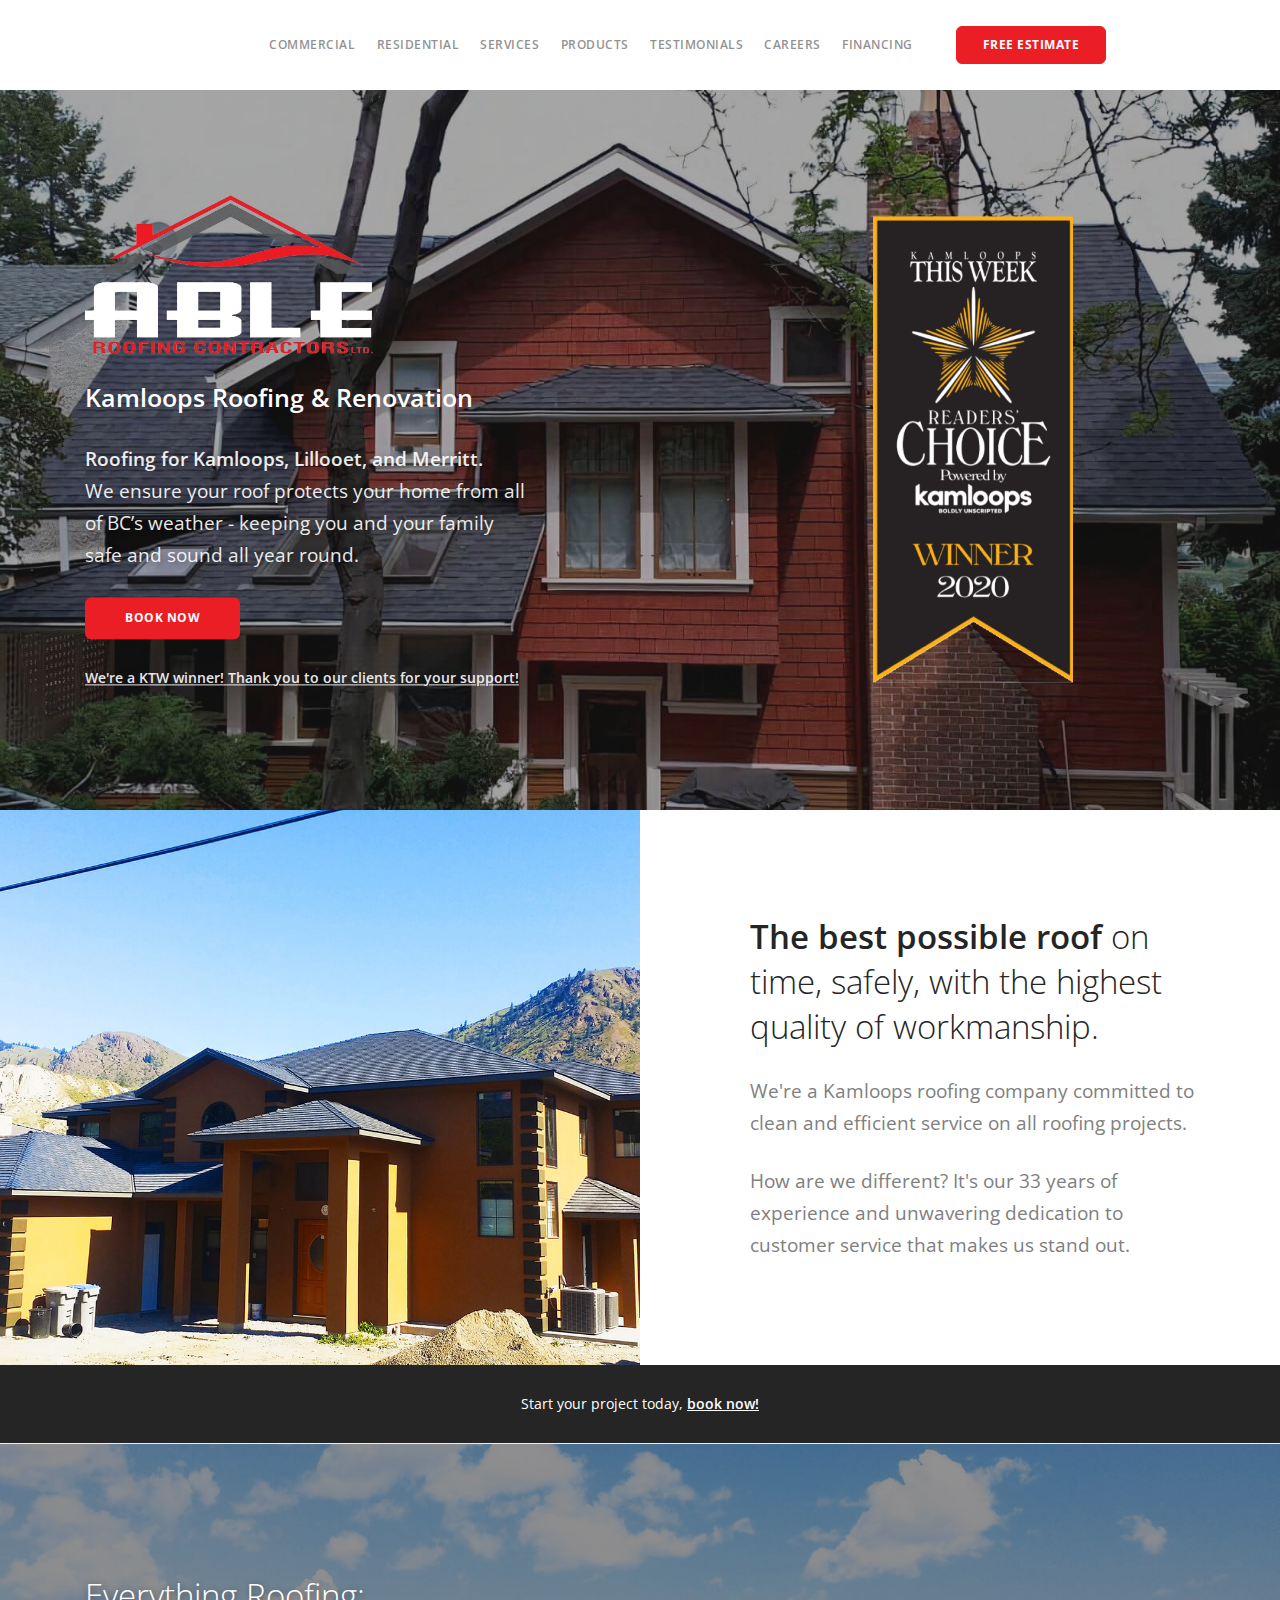
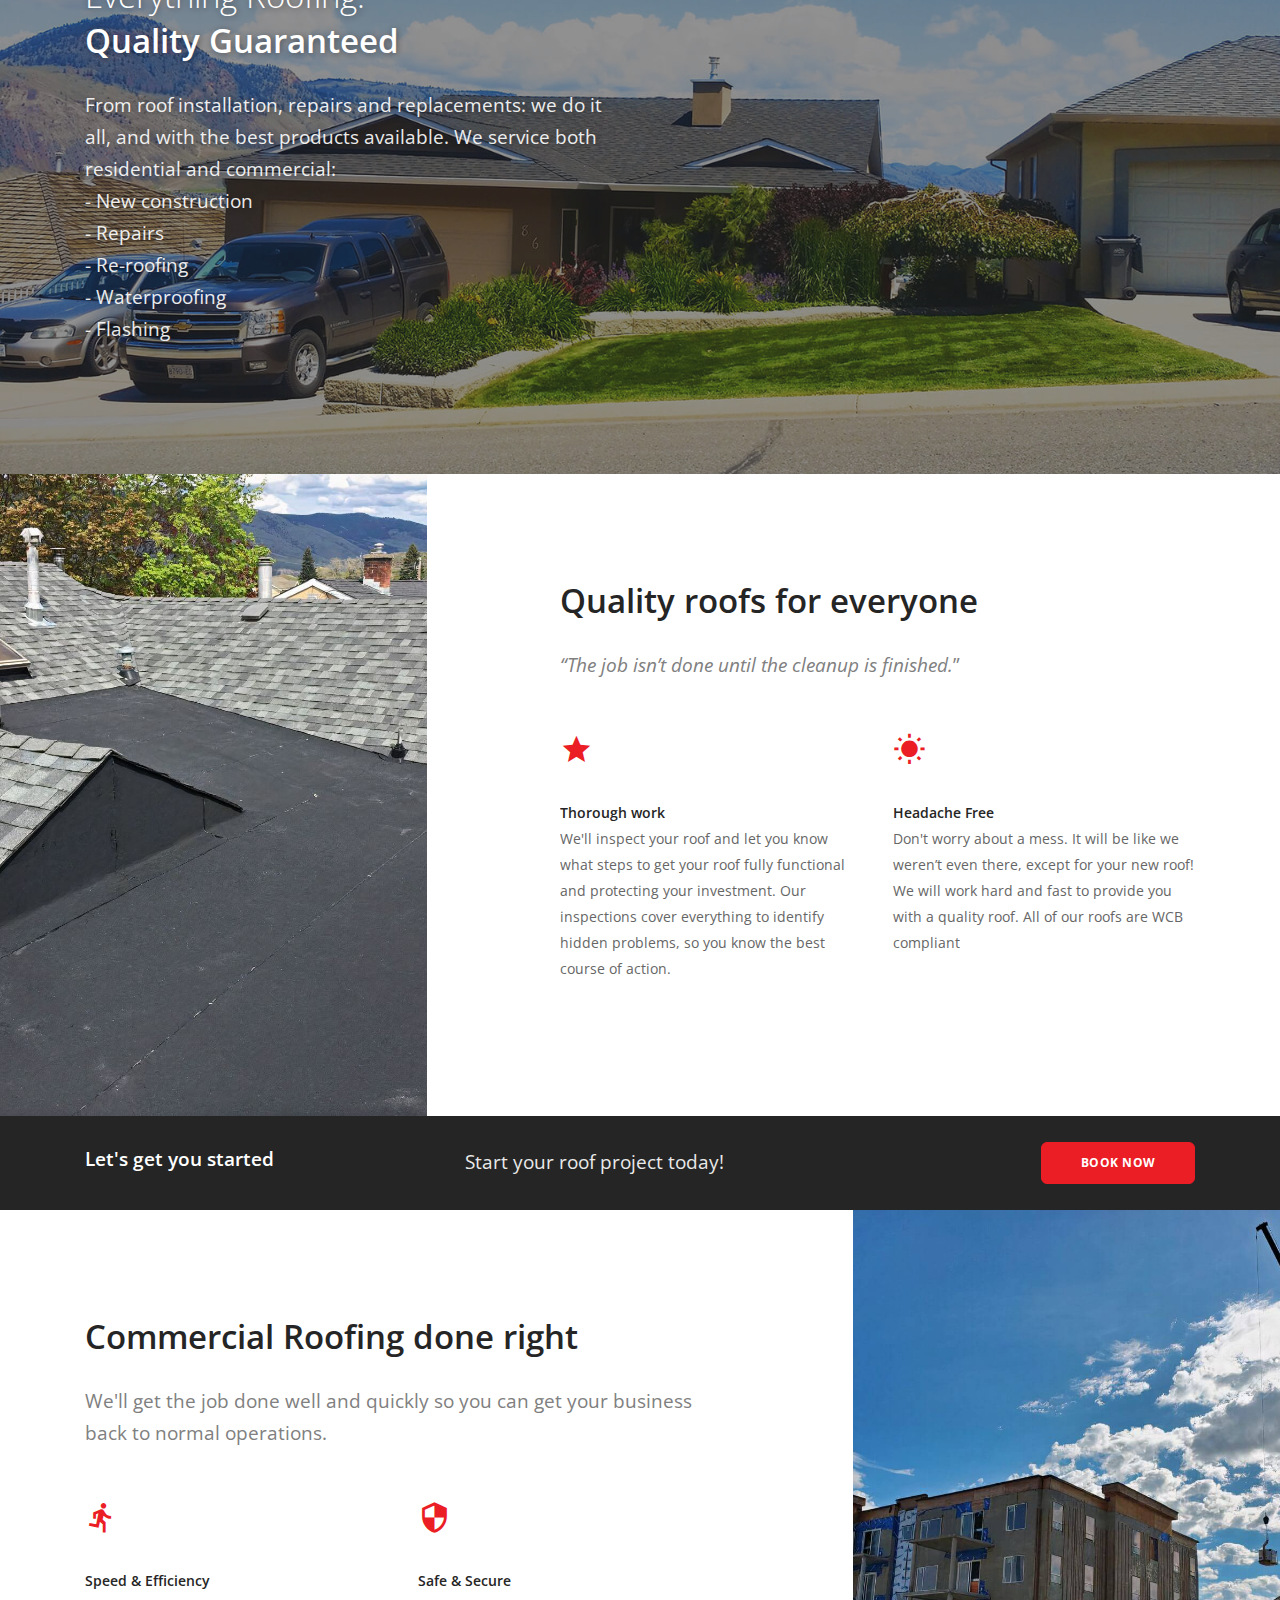
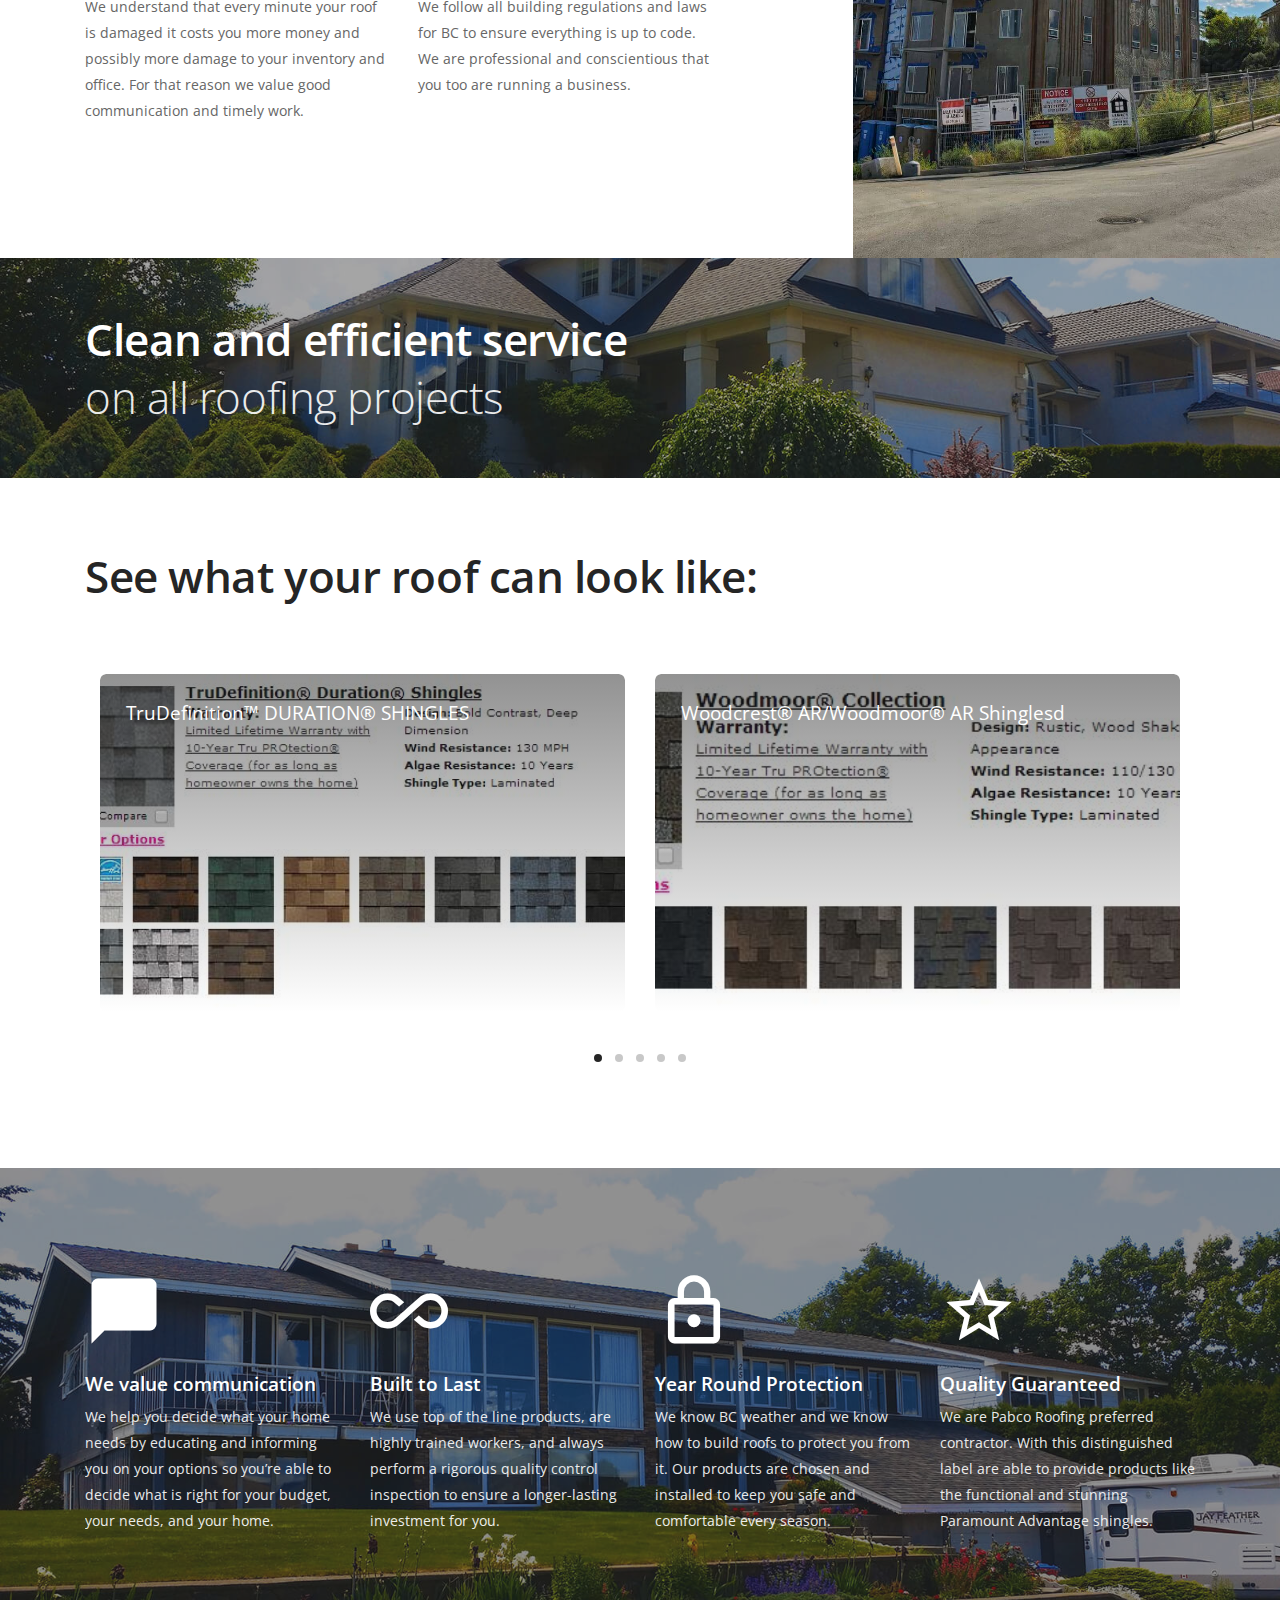
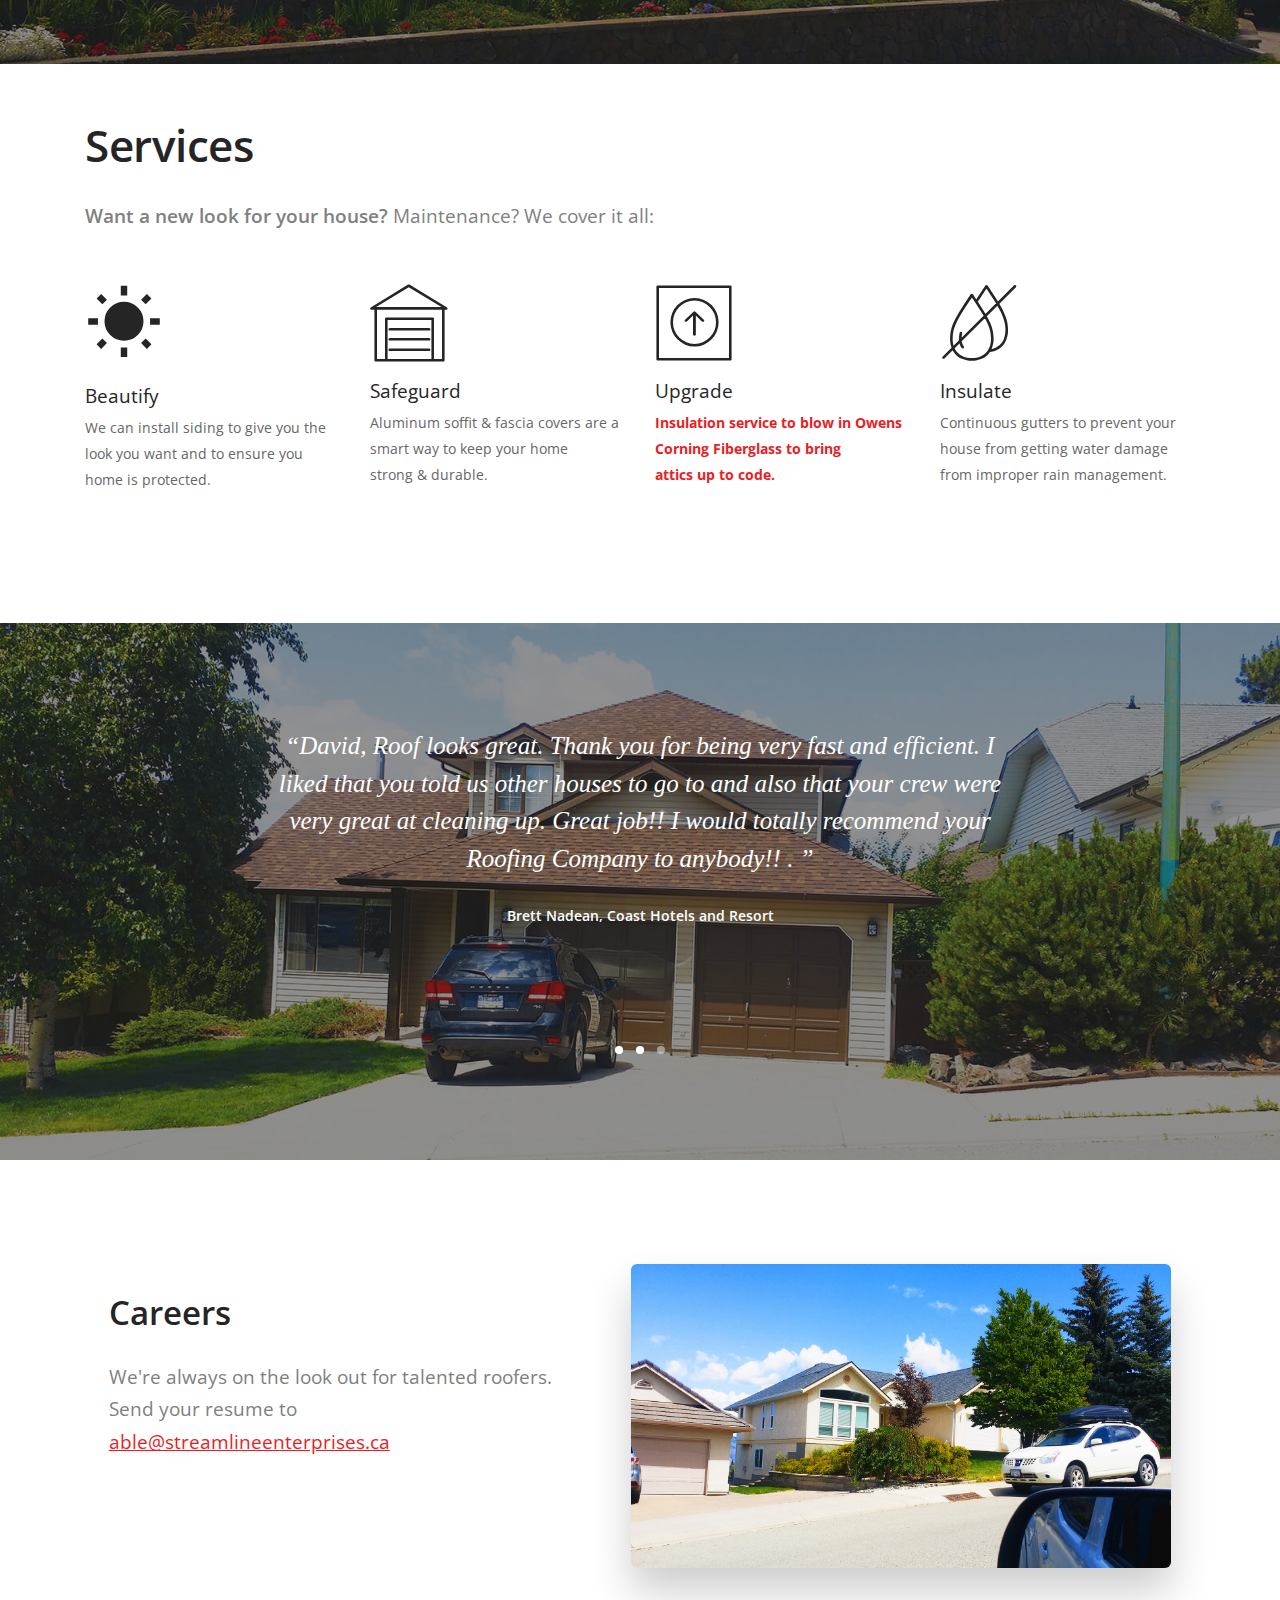
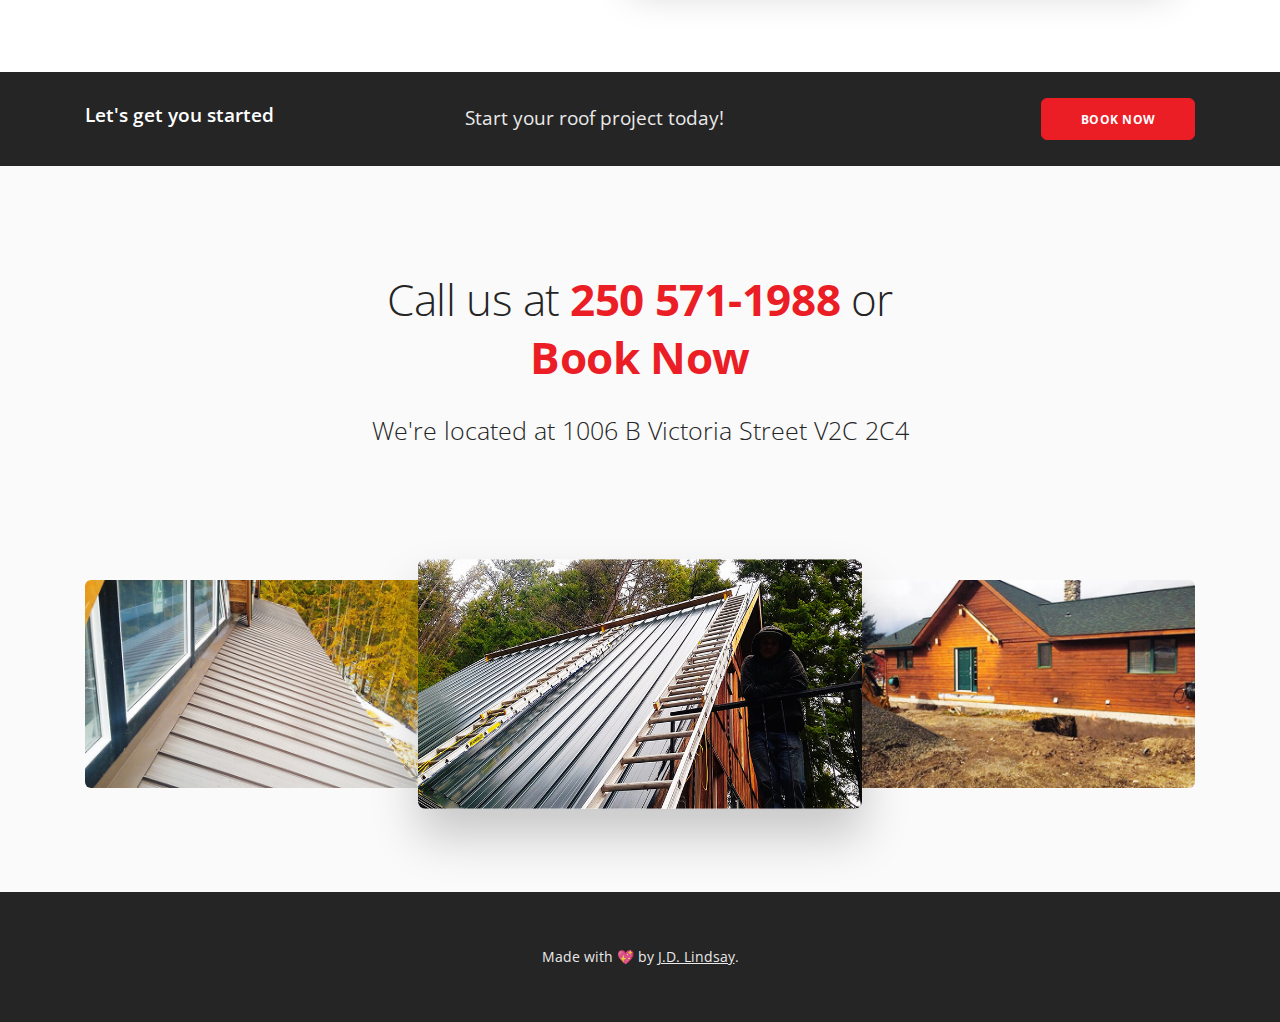
==== preview.html @ 1db4d1af "switched back around for review" ====
<!doctype html>
<html lang="en">
    <head>
        <meta charset="utf-8">
	    <meta name="name" content="Able Roofing | Roofing for Kamloops, Lillooet, and Merritt"/>
	    	<meta name="description" content="We ensure your roof protects your home from all of BC’s weather - keeping you and your family safe and sound all year round." />
		<meta name="keywords" content="Kamloops &amp; Area Roofing and Renovation Services" />
<link rel="pingback" href="https://ableroofing.ca/xmlrpc.php" />

<link rel="canonical" href="https://ableroofing.ca/" />
<meta property="og:locale" content="en_US" />
<meta property="og:type" content="website" />
<meta property="og:title" content="Able Roofing Contractors Ltd. - Kamloops &amp; Area Roofing and Renovation Services - Able Roofing Contractors Ltd." />
<meta property="og:description" content="Kamlops this Week's Reader's Choice Award winner! We are a local Kamloops based company with over 28 years experience in our industry. Our commitment to you is to deliver the best possible roof, on time, safely, with the highest quality of workmanship." />
<meta property="og:url" content="https://ableroofing.ca/" />
<meta property="og:site_name" content="Able Roofing Contractors Ltd." />
<meta name="twitter:card" content="summary_large_image" />
<meta name="twitter:description" content="We are a local Kamloops based company with over 28 years experience in our industry. Our commitment to you is to deliver the best possible roof, on time, safely, with the highest quality of workmanship." />
<meta name="twitter:title" content="Able Roofing Contractors Ltd. - Kamloops &amp; Area Roofing and Renovation Services - Able Roofing Contractors Ltd." />
<meta name="twitter:image" content="https://ableroofing.ca/files/2014/06/20140617_134933-150x150.jpg" />
        
        
        
        <title>Able Roofing | Roofing for Kamloops</title>
        <meta name="viewport" content="width=device-width, initial-scale=1.0">
        <link href="css/stack-interface.css" rel="stylesheet" type="text/css" media="all">
        <link href="css/socicon.css" rel="stylesheet" type="text/css" media="all" />
        <link href="https://fonts.googleapis.com/icon?family=Material+Icons" rel="stylesheet">
        <link href="css/iconsmind.css" rel="stylesheet" type="text/css" media="all" />
        <link href="css/bootstrap.css" rel="stylesheet" type="text/css" media="all" />
        <link href="css/flickity.css" rel="stylesheet" type="text/css" media="all" />
        <link href="css/stack-interface.css" rel="stylesheet" type="text/css" media="all" />
        <link href="css/theme-charcoal.css" rel="stylesheet" type="text/css" media="all" />
        <link href="css/custom.css" rel="stylesheet" type="text/css" media="all" />
        <link href="https://fonts.googleapis.com/css?family=Open+Sans:200,300,400,400i,500,600,700" rel="stylesheet">
        <link rel="stylesheet" media="all" href="css/little-widgets.css">
         <script type="text/javascript" src="js/little-widgets.js"></script>
         <link rel="icon" href="img/favicon.png" sizes="16x16" type="image/png">
	    
	    
        <style>
            .text-shadow {
                text-shadow: 1px 1px 6px rgba(0,0,0,.4);
            }
            
            @media all and (max-height: 600px) and (max-width: 767px) {
    
                .center-mobile {
                    text-align: center;
                }
        
        </style>

        
        <!-- Global site tag (gtag.js) - Google Analytics -->
<script async src="https://www.googletagmanager.com/gtag/js?id=UA-126577074-1"></script>
<script>
  window.dataLayer = window.dataLayer || [];
  function gtag(){dataLayer.push(arguments);}
  gtag('js', new Date());

  gtag('config', 'UA-126577074-1');
</script>


 <script>
   
    
   jQuery(document).ready(function($) {
    $(".scrollSlow").click(function(event){     
        event.preventDefault();
        $('html,body').animate({scrollTop:$(this.hash).offset().top}, 3500);
    });
});
  
   jQuery(document).ready(function($) {
    $(".scrollFast").click(function(event){     
        event.preventDefault();
        $('html,body').animate({scrollTop:$(this.hash).offset().top}, 1000);
    });
});
        
    </script>

<!-- Facebook Pixel Code -->
<script>
  !function(f,b,e,v,n,t,s)
  {if(f.fbq)return;n=f.fbq=function(){n.callMethod?
  n.callMethod.apply(n,arguments):n.queue.push(arguments)};
  if(!f._fbq)f._fbq=n;n.push=n;n.loaded=!0;n.version='2.0';
  n.queue=[];t=b.createElement(e);t.async=!0;
  t.src=v;s=b.getElementsByTagName(e)[0];
  s.parentNode.insertBefore(t,s)}(window, document,'script',
  'https://connect.facebook.net/en_US/fbevents.js');
  fbq('init', '191677924954674');
  fbq('track', 'PageView');
</script>
<noscript><img height="1" width="1" style="display:none"
  src="https://www.facebook.com/tr?id=191677924954674&ev=PageView&noscript=1"
/></noscript>
<!-- End Facebook Pixel Code -->

<!-- Global site tag (gtag.js) - Google Analytics -->
<script async src="https://www.googletagmanager.com/gtag/js?id=UA-117672462-1"></script>
<script>
  window.dataLayer = window.dataLayer || [];
  function gtag(){dataLayer.push(arguments);}
  gtag('js', new Date());

  gtag('config', 'UA-117672462-1');
</script>


	    

    </head>
    <body data-smooth-scroll-offset="77">
        
        <div class="lw-widget" data-lw-onload="13000">
   
      <div class="lw-container lw-container_md">
        <div class="lw-item">
          <a class="lw-panel lw-panel_arrow" href="tel:2505711988">
          
            <div class="lw-panel__wrap">
              <div class="lw-theme">Hey there 👋, call us anyday weekday for a quote on your project </div>
              <div class="lw-content"><strong>(250) 571-1988 📞</strong></div>
            </div>
          </a>
        </div>
      </div>
    </div>
        
        
        
        <div class="nav-container">
            <div class="via-1524808623245" via="via-1524808623245" vio="Able 2">
                <div class="bar bar--sm visible-xs">
                    <div class="container">
                        <div class="row">
                            <div class="col-3 col-md-2">
                                <a href="index.html">  <img class="logo logo-light" alt="logo" src="img/logo-light.png"> </a>
                            </div>
                            <div class="col-9 col-md-10 text-right">
                                <a href="#" class="hamburger-toggle" data-toggle-class="#menu1;hidden-xs hidden-sm"> <i class="icon icon--sm stack-interface stack-menu"></i> </a>
                            </div>
                        </div>
                    </div>
                </div>
                <nav id="menu1" class="bar bar-1 hidden-xs">
                    <div class="container">
                        <div class="row">
                            <div class="col-lg-1 col-md-2 hidden-xs">
                                <div class="bar__module">
                                   
                                </div>
                            </div>
                            <div class="col-lg-11 col-md-12 text-center text-left-xs text-left-sm">
                                <div class="bar__module">
                                    <ul class="menu-horizontal text-left">
                                        <li> <a href="#commercial" class="inner-link scrollFast" target="_self">COMMERCIAL</a> </li>
                                        <li> <a href="#residential" class="inner-link scrollFast" target="_self">RESIDENTIAL</a> </li>
                                        <li> <a href="#services" class="inner-link scrollFast" target="_self">Services</a>  </li>
                                        <li> <a href="#products" class="inner-link scrollFast">
                                        PRODUCTS</a>
                                            <a href="#"> </a>
                                        </li>
                                        <li> <a href="#testimonials" class="inner-link scrollFast">
                                        TESTIMONIAlS</a>
                                            <a href="#"> </a>
                                        </li>
                                        <li> <a href="#careers" class="inner-link scrollFast">
                                        CAREERS</a>
                                            <a href="#"> </a>
                                        </li>
                                        
                                        <li> <a href="https://www.financeit.ca/s/-PNcrw" target="_blank" class="inner-link scrollFast">
                                        FINANCING</a>
                                            <a href=""> </a>
                                        </li>
                                    </ul>
                                </div>
                                <div class="bar__module">
                                    <a class="btn btn--sm btn--primary type--uppercase" href="https://jdlindsay.typeform.com/to/Axm5LS" target="_blank"> <span class="btn__text">
                                    FREE ESTIMATE</span> </a>
                                </div>
                            </div>
                        </div>
                    </div>
                </nav>
            </div>
        </div>
        <div class="main-container">
            <section class="cover height-80 imagebg switchable switchable--switch" data-overlay="4">
                <div class="background-image-holder"> <img alt="background" src="img/newcover2020.jpg"> </div>
                <div class="container pos-vertical-center">
                    <div class="row justify-content-between align-items-center">
                        <div class="col-lg-5 col-md-7">
                            <div class="switchable__text center-mobile" class="">
                                <img class="logo logo-light" alt="logo" style="max-width: 288px" src="img/logo-light.png"> </a>
                                <h3><b>Kamloops Roofing &amp; Renovation</b></h3>
                                <p class="lead text-shadow"><strong style="color:white">Roofing for Kamloops, Lillooet, and Merritt. </strong><br>We ensure your roof protects your home from all of BC’s weather - keeping you and your family safe and sound all year round. </p>
                                <a class="btn btn--primary type--uppercase" href="https://jdlindsay.typeform.com/to/Axm5LS"> <span class="btn__text" target="_blank">
							BOOK NOW</span> </a>
                            
                            <em></em><p><br><a href="https://readerschoice.kamloopsthisweek.com/2020/05/services/roofer" target="_blank">We're a KTW winner! Thank you to our clients for your support!</a></p>
                              
                            </div>
                        </div>
                    <div class="col-lg-5 col-md-7" style="text-align: center"><img src="img/kamloopsthisweek.png" style="width:  200px"></div>
                        <!--<div class="col-lg-6 col-md-4 col-12">
                            <div class="video-cover border--round box-shadow-wide">
                                <div class="background-image-holder"> <img alt="image" src="img/2.jpg"> </div>
                                <div class="video-play-icon"></div> <iframe data-src="" allowfullscreen="allowfullscreen"></iframe> </div>
                        </div>-->
                   
                </div>
            </section>
            <section class="imageblock switchable feature-large">
                <div class="imageblock__content col-lg-6 col-md-4 pos-right">
                    <div class="background-image-holder"> <img alt="image" src="img/3.jpg"> </div>
                </div>
                <div class="container">
                    <div class="row">
                        <div class="col-lg-5 col-md-7">
                            <h2><b> The best possible roof</b>&nbsp;on time, safely, with the highest quality of workmanship.</h2>
                            <p class="lead">We're a Kamloops roofing company committed to clean and efficient service on all roofing projects.&nbsp;</p>
                            <p class="lead"> How are we different? It's our&nbsp;33 years of experience and unwavering dedication to customer service that makes us stand out. </p>
                        </div>
                    </div>
                </div>
            </section>
            <section class="text-center bg--dark cta cta-4 space--xxs border--bottom imagebg" >
                <div class="container">
                    <div class="row">
                        <div class="col-md-12"> <span>Start your project today, <a href="https://jdlindsay.typeform.com/to/Axm5LS" target="_blank"><strong>book now!</strong></a></span> </div>
                    </div>
                </div>
            </section>
            
            <section class="switchable switchable--switch imagebg height-70" data-overlay="5">
                <div class="background-image-holder"><img alt="background" src="img/4.jpg"></div>
                <div class="container pos-vertical-center">
                    <div class="row">
                        <div class="col-md-6 text-shadow">
                            <h2>Everything Roofing: <br><b>Quality Guaranteed</b></h2>
                            <p class="lead"> From roof installation, repairs and replacements: we do it all, and with the best products available. We service both residential and commercial:
                            <br>- New construction
                            <br>- Repairs
                            <br>- Re-roofing
                            <br>- Waterproofing
                            <br>- Flashing
                            </p>
                            
                            
                                
                            
                           
                        </div>
                    </div>
                </div>
            </section> <a id="residential"></a>
            <section class="imageblock switchable feature-large">
                <div class="imageblock__content col-lg-4 col-md-3 pos-right">
                    <div class="background-image-holder"> <img alt="image" src="img/residential.jpg"> </div>
                </div>
                <div class="container">
                    <div class="row">
                        <div class="col-lg-7 col-md-8">
                            <h2><b>Quality roofs for everyone</b></h2>
                            <p class="lead"><i>“T</i><em>he job isn’t done until the cleanup is finished.</em>”<br></p>
                            <div class="feature-large__group">
                                <div class="row">
                                    <div class="col-md-6">
                                        <div class="feature feature-6"> <i class="icon color--primary material-icons icon--sm">star</i>
                                            <h5>Thorough work</h5>
                                            <p> We'll inspect your roof and let you know what steps to get your roof fully functional and protecting your investment. Our inspections cover everything to identify hidden problems, so you know the best course of action.</p>
                                        </div>
                                    </div>
                                    <div class="col-md-6">
                                        <div class="feature feature-6"> <i class="icon color--primary material-icons icon--sm">wb_sunny</i>
                                            <h5>Headache Free</h5>
                                            <p>Don't worry about a mess. It will be like we weren’t even there, except for your new roof! We will work hard and fast to provide you with a quality roof. All of our roofs are WCB compliant <br></p>
                                        </div>
                                    </div>
                                </div>
                            </div>
                        </div>
                    </div>
                </div>
            </section>
            <section class="bg--dark space--xxs" >
                <div class="container">
                    <div class="cta cta--horizontal text-center-xs row">
                        <div class="col-md-4">
                            <h4><b>Let's get you started</b></h4>
                        </div>
                        <div class="col-md-5">
                            <p class="lead"> Start your roof project today!</p>
                        </div>
                        <div class="col-md-3 text-right text-center-xs">
                            <a class="btn btn--primary type--uppercase" href="https://jdlindsay.typeform.com/to/Axm5LS" target="_blank"> <span class="btn__text">
                        BOOK NOW</span> </a>
                        </div>
                    </div>
                </div>
            </section>
        
        
        
        
            <section class="imageblock switchable feature-large switchable--switch"> <a id="commercial"></a>
                <div class="imageblock__content col-lg-4 col-md-3 pos-right"> 
                    <div class="background-image-holder"> <img alt="image" src="img/commercial.jpg"> </div>
                </div>
                <div class="container">
                    <div class="row">
                        <div class="col-lg-7 col-md-8">
                            <h2><b>Commercial Roofing done right</b></h2>
                            <p class="lead"> We'll get the job done well and quickly so you can get your business back to normal operations. </p>
                            <div class="feature-large__group">
                                <div class="row">
                                    <div class="col-md-6">
                                        <div class="feature feature-6"> <i class="icon color--primary material-icons icon--sm">directions_run</i>
                                            <h5>Speed &amp; Efficiency</h5>
                                            <p>We understand that every minute your roof is damaged it costs you more money and possibly more damage to your inventory and office. For that reason we value good communication and timely work.</p>
                                        </div>
                                    </div>
                                    <div class="col-md-6">
                                        <div class="feature feature-6"> <i class="icon color--primary material-icons icon--sm">security</i>
                                            <h5>Safe &amp; Secure</h5>
                                            <p> We follow all building regulations and laws for BC to ensure everything is up to code. We are professional and conscientious that you too are running a business.&nbsp;</p>
                                        </div>
                                    </div>
                                </div>
                            </div>
                        </div>
                    </div>
                </div>
            </section>
            <section class="imagebg space--xs" data-overlay="4">
                <div class="background-image-holder"> <img alt="background" src="img/7.jpg"> </div>
                <div class="container">
                    <div class="row">
                        <div class="col-md-10 col-lg-8">
                            <h1><b>Clean and efficient service <br></b>
                                <p>on all roofing projects</p>
                            </h1>
                        </div>
                    </div>
                </div>
            </section>
        <a id="products"></a>
            <section class="space--sm">
                <div class="container">
                    <div class="row">
                        <div class="col-md-12">
                            <h1><b>See what your roof can look like:</b></h1>
                        </div>
                    </div>
                </div>
            </section>
        
            <section>
                <div class="container">
                    <div class="row">
                        <div class="col">
                            <div class="slider" data-paging="true">
                                <ul class="slides">
                                    <li class="col-md-6 col-12">
                                        <div class="project-thumb hover-element border--round hover--active">
                                            <a href="http://roofingca.owenscorning.com/docs/datasheets/ds-trudef-duration-comp-denver-port.pdf"  target="_blank">
                                                <div class="hover-element__initial">
                                                    <div class="background-image-holder"> <img alt="background" src="img/trudefinition.jpg"> </div>
                                                </div>
                                                <div class="hover-element__reveal" data-scrim-top="5">
                                                    <div class="project-thumb__title">
                                                        <h4>TruDefinition™
DURATION®
SHINGLES</h4> </div>
                                                </div>
                                            </a>
                                        </div>
                                    </li>
                                    <li class="col-md-6 col-12">
                                        <div class="project-thumb hover-element border--round hover--active">
                                            <a href="http://roofingca.owenscorning.com/docs/datasheets/data_woodmoor.pdf"  target="_blank">
                                                <div class="hover-element__initial">
                                                    <div class="background-image-holder"> <img alt="background" src="img/woodmoor.jpg"> </div>
                                                </div>
                                                <div class="hover-element__reveal" data-scrim-top="5">
                                                    <div class="project-thumb__title">
                                                        <h4>Woodcrest® AR/Woodmoor® AR
Shinglesd</h4>  </div>
                                                </div>
                                            </a>
                                        </div>
                                    </li>
                                    
                                    
                                    <li class="col-md-6 col-12">
                                        <div class="project-thumb hover-element border--round hover--active">
                                            <a href="http://roofingca.owenscorning.com/docs/datasheets/data_woodcrest_irving.pdf"  target="_blank">
                                                <div class="hover-element__initial">
                                                    <div class="background-image-holder"> <img alt="background" src="img/woodcrest.jpg"> </div>
                                                </div>
                                                <div class="hover-element__reveal" data-scrim-top="5">
                                                    <div class="project-thumb__title">
                                                        <h4>Woodcrest®
 Shingles</h4>  </div>
                                                </div>
                                            </a>
                                        </div>
                                    </li>
                                    <li class="col-md-6 col-12">
                                        <div class="project-thumb hover-element border--round hover--active">
                                            <a href="http://www.pabcoroofing.com/signature-cut/paramount-advantage"  target="_blank">
                                                <div class="hover-element__initial">
                                                    <div class="background-image-holder"> <img alt="background" src="img/paramount1.jpg"> </div>
                                                </div>
                                                <div class="hover-element__reveal" data-scrim-top="5">
                                                    <div class="project-thumb__title">
                                                        <h4>Paramount Shingles </h4> </div>
                                                </div>
                                            </a>
                                        </div>
                                    </li>
                                    <li class="col-md-6 col-12">
                                        <div class="project-thumb hover-element border--round hover--active">
                                            <a href="http://www.pabcoroofing.com/signature-cut/paramount-advantage" target="_blank">
                                                <div class="hover-element__initial">
                                                    <div class="background-image-holder"> <img alt="background" src="img/paramount2.jpg"> </div>
                                                </div>
                                                <div class="hover-element__reveal" data-scrim-top="5">
                                                    <div class="project-thumb__title">
                                                        <h4>Paramount Advantage Shingles </h4> </div>
                                                </div>
                                            </a>
                                        </div>
                                    </li>
                                </ul>
                            </div>
                        </div>
                    </div>
                </div>
            </section>
            <section class="imagebg" data-overlay="5">
                <div class="background-image-holder"> <img alt="background" src="img/8.jpg"> </div>
                <div class="container">
                    <div class="row">
                        <div class="col-md-6 col-lg-3">
                            <div class="text-block"> <i class="icon color--dark material-icons icon--lg">chat_bubble</i>
                                <h4><b>We value communication</b></h4>
                                <p> We help you decide what your home needs by educating and informing you on your options so you’re able to decide what is right for your budget, your needs, and your home. </p>
                            </div>
                        </div>
                        <div class="col-md-6 col-lg-3">
                            <div class="text-block"> <i class="icon color--dark material-icons icon--lg">all_inclusive</i>
                                <h4><b>Built to Last</b></h4>
                                <p> We use top of the line products, are highly trained workers, and always perform a rigorous quality control inspection to ensure a longer-lasting investment for you. </p>
                            </div>
                        </div>
                        <div class="col-md-6 col-lg-3">
                            <div class="text-block"> <i class="icon color--dark material-icons icon--lg">lock_outline</i>
                                <h4><b>Year Round Protection</b></h4>
                                <p> We know BC weather and we know how to build roofs to protect you from it. Our products are chosen and installed to keep you safe and comfortable every season. </p>
                            </div>
                        </div>
                        <div class="col-md-6 col-lg-3">
                            <div class="text-block"> <i class="icon color--dark material-icons icon--lg">star_border</i>
                                <h4><b>Quality Guaranteed</b></h4>
                                <p> We are Pabco Roofing preferred contractor. With this distinguished label are able to provide products like the functional and stunning Paramount Advantage shingles. </p>
                            </div>
                        </div>
                    </div>
                </div>
            </section>
        <a id="services"></a>
            <section class="space--xs">
                <div class="container">
                    <div class="row">
                        <div class="col-md-10 col-lg-8">
                            <h1><b>Services</b></h1>
                            <p class="lead"><b>
					Want a new look for your house?&nbsp;</b><span>Maintenance? We cover it all:</span></p>
                        </div>
                    </div>
                </div>
            </section>
            <section>
                <div class="container">
                    <div class="row">
                        <div class="col-md-6 col-lg-3">
                            <div class="text-block"> <i class="icon color--dark material-icons icon--lg">wb_sunny</i>
                                <h4>Beautify&nbsp;</h4>
                                <p> We can install siding to give you the look you want and to ensure you home is protected.</p>
                            </div>
                        </div>
                        <div class="col-md-6 col-lg-3">
                            <div class="text-block"> <i class="icon color--dark icon-Warehouse icon--lg"></i>
                                <h4>Safeguard</h4>
                                <p> Aluminum soffit &amp; fascia covers are a smart way to keep your home <br>strong &amp; durable.</p>
                            </div>
                        </div>
                        <div class="col-md-6 col-lg-3">
<a href="http://www.owenscorning.ca/" target="_blank">
                            <div class="text-block"> <i class="icon color--dark icon-Upgrade icon--lg"></i>
                                <h4>Upgrade</h4>
                                <p>Insulation service to blow in Owens Corning Fiberglass to bring <br>attics up to code.</p>
                            </div>
</a>
                        </div>
                        <div class="col-md-6 col-lg-3">
                            <div class="text-block"> <i class="icon color--dark icon-No-Drop icon--lg"></i>
                                <h4>Insulate</h4>
                                <p> Continuous gutters to prevent your house from getting water damage from improper rain management. </p>
                            </div>
                        </div>
                    </div>
                </div>
            </section>
        <a id="testimonials"></a>
            <section class="text-center imagebg" data-overlay="5">
                                <div class="background-image-holder" style="background: url(&quot;img/hero-1.jpg&quot;); opacity: 1;">
                                    <img alt="background" src="img/9.jpg">
                                </div>
                                <div class="container">
                                    <div class="row">
                                        <div class="col-lg-8 col-md-10">
                                            <div class="slider" data-paging="true" data-children="3">
                                                <ul class="slides flickity-enabled is-draggable" tabindex="0">
                                                    
                                                    
                                                    
                                                <div class="flickity-viewport" style=""><div class="flickity-slider" style="left: 0px; transform: translate3d(-99.91%, 0px, 0px);"><li class="slide" style="position: absolute; left: 0%;">
                                                        <div class="testimonial">
                                                            <blockquote>
                                                                “David,

Roof looks great. Thank you for being very fast and efficient. I liked that you told us other houses to go to and also that your crew were very great at cleaning up. Great job!!

I would totally recommend your Roofing Company to anybody!! .
”
                                                            </blockquote>
                                                            <h5>Brett Nadean, Coast Hotels and Resort</h5>
                                                            <span></span>
                                                        </div>
                                                    </li><li class="slide is-selected" style="position: absolute; left: 100%;">
                                                        <div class="testimonial">
                                                            <blockquote>
                                                                “Right from the get-go it has been really good working with you and everyone at Able Roofing. You came to my house and showed me exactly what the problems were with my roof and gave me different suggestions and options to choose from. my neighbours are all jealous about the fine looking new roof I’ve got. I wouldn’t be surprised if you got a few calls from them.”
                                                            </blockquote>
                                                            <h5>Dave Dabeau, Kamloops</h5>
                                                           
                                                        </div>
                                                    </li><li class="slide" style="position: absolute; left: 200%;">
                                                        <div class="testimonial">
                                                            <blockquote>
                                                                “We are so pleased with our new roof! Several neighbours have since commented very positively to your speed, efficiency and the quality of your work. It is clear, you and your crew are very dedicated to your work! We very much appreciate the results.

For service above and beyond the call of duty, thanks so much!

”
                                                            </blockquote>
                                                            <h5>Peter and Carol, Kamloops</h5>
                                                            
                                                        </div>
                                                    </li></div></div><ol class="flickity-page-dots"><li class="dot"></li><li class="dot is-selected"></li><li class="dot"></li></ol></ul>
                                            </div>
                                        </div>
                                    </div>
                                    <!--end of row-->
                                </div>
                                <!--end of container-->
                            </section>
        <a id="careers"></a>
            <section class="switchable feature-large">
                <div class="container">
                    <div class="row justify-content-around">
                        <div class="col-md-6"> <img alt="Image" class="border--round box-shadow-wide" src="img/10.jpg"> </div>
                        <div class="col-md-6 col-lg-5">
                            <div class="switchable__text">
                                <h2><b>Careers</b></h2>
                                <p class="lead"> We're always on the look out for talented roofers. Send your resume to <strong><a href="mailto:able@streamlineenterprises.ca">able@streamlineenterprises.ca</a></strong> </p> <!--<a href="#">APPLY HERE (Coming soon) »</a>--> </div>
                        </div>
                    </div>
                </div>
            </section>
            <section class="bg--dark space--xxs">
                <div class="container">
                    <div class="cta cta--horizontal text-center-xs row">
                        <div class="col-md-4">
                            <h4><b>Let's get you started</b></h4>
                        </div>
                        <div class="col-md-5">
                            <p class="lead"> Start your roof project today!</p>
                        </div>
                        <div class="col-md-3 text-right text-center-xs">
                            <a class="btn btn--primary type--uppercase" href="https://jdlindsay.typeform.com/to/Axm5LS" target="_blank"> <span class="btn__text">
                        BOOK NOW</span> </a>
                        </div>
                    </div>
                </div>
            </section>
        
        
        <section class="cover text-center bg--secondary">
                <div class="container">
                    <div class="row justify-content-center">
                        <div class="col-md-8 col-lg-6">
                            <h1>Call us at <a  href="tel:2505711988">250 571-1988</a> or <strong><a target="_blank" href="https://jdlindsay.typeform.com/to/Axm5LS">Book Now</a></strong></h1>
				<h3> We're located at 1006 B Victoria Street V2C 2C4 </h3>            
                           
                            
                        </div>
                        <div class="col-md-12">
                            <div class="triptych border--round">
                                <img alt="Image" src="img/newroof1.jpg">
                                <img alt="Image" src="img/newroof2.jpg">
                                <img alt="Image" src="img/newroof3.jpg">
                            </div>
                        </div>
                    </div>
                    <!--end of row-->
                </div>
                <!--end of container-->
            </section>
        
         
            <section class="text-center space--xs bg--dark">
                <div class="container">
                    <div class="row">
                        <div class="col-md-10 col-lg-8">
                            <p>Made with 💖 by <a target="_blank" href="https://jdlindsay.com">J.D. Lindsay</a>.</p>
                            <!--<form class="row">
                                <div class="col-md-8"> <input type="email" name="email" placeholder="Email Address"> </div>
                                <div class="col-md-4"> <button type="submit" class="btn btn--primary type--uppercase">Get Started</button> </div>
                            </form> <span class="type--fine-print">I have read and agree to the <a href="#">Terms &amp; Conditions</a></span> </div>-->
                    </div>
                </div>
                </div>
            </section>
    
        <script src="js/jquery-3.1.1.min.js"></script>
        <script src="js/flickity.min.js"></script>
        <script src="js/parallax.js"></script>
        <script src="js/granim.min.js"></script>
        <script src="js/smooth-scroll.min.js"></script>
        <script src="js/scripts.js"></script>

    </body>

</html>
---- css/stack-interface.css ----
@font-face {
  font-family: 'stack-interface';
  src: url('../fonts/stack-interface.eot?33839631');
  src: url('../fonts/stack-interface.eot?33839631#iefix') format('embedded-opentype'),
       url('../fonts/stack-interface.woff2?33839631') format('woff2'),
       url('../fonts/stack-interface.woff?33839631') format('woff'),
       url('../fonts/stack-interface.ttf?33839631') format('truetype'),
       url('../fonts/stack-interface.svg?33839631#stack-interface') format('svg');
  font-weight: normal;
  font-style: normal;
}
/* Chrome hack: SVG is rendered more smooth in Windozze. 100% magic, uncomment if you need it. */
/* Note, that will break hinting! In other OS-es font will be not as sharp as it could be */
/*
@media screen and (-webkit-min-device-pixel-ratio:0) {
  @font-face {
    font-family: 'stack-interface';
    src: url('../font/stack-interface.svg?34857618#stack-interface') format('svg');
  }
}
*/
 
 [class^="stack-"]:before, [class*=" stack-"]:before {
  font-family: "stack-interface";
  font-style: normal;
  font-weight: normal;
  speak: none;
 
  display: inline-block;
  text-decoration: inherit;
  width: 1em;
  margin-right: .2em;
  text-align: center;
  /* opacity: .8; */
 
  /* For safety - reset parent styles, that can break glyph codes*/
  font-variant: normal;
  text-transform: none;
 
  /* fix buttons height, for twitter bootstrap */
  line-height: 1em;
 
  /* Animation center compensation - margins should be symmetric */
  /* remove if not needed */
  margin-left: .2em;
 
  /* you can be more comfortable with increased icons size */
  /* font-size: 120%; */
 
  /* Font smoothing. That was taken from TWBS */
  -webkit-font-smoothing: antialiased;
  -moz-osx-font-smoothing: grayscale;
 
  /* Uncomment for 3D effect */
  /* text-shadow: 1px 1px 1px rgba(127, 127, 127, 0.3); */
}
 
.stack-down-open-big:before { content: '\e800'; } /* '' */
.stack-left-open-big:before { content: '\e801'; } /* '' */
.stack-right-open-big:before { content: '\e802'; } /* '' */
.stack-up-open-big:before { content: '\e803'; } /* '' */
.stack-basket:before { content: '\e804'; } /* '' */
.stack-search:before { content: '\e805'; } /* '' */
.stack-down-dir:before { content: '\e806'; } /* '' */
.stack-left-dir:before { content: '\e807'; } /* '' */
.stack-right-dir:before { content: '\e808'; } /* '' */
.stack-up-dir:before { content: '\e809'; } /* '' */
.stack-down-open:before { content: '\e80a'; } /* '' */
.stack-left-open:before { content: '\e80b'; } /* '' */
.stack-right-open:before { content: '\e80c'; } /* '' */
.stack-up-open:before { content: '\e80d'; } /* '' */
.stack-menu:before { content: '\e80e'; } /* '' */
.stack-users:before { content: '\e80f'; } /* '' */
.stack-publish:before { content: '\e810'; } /* '' */
.stack-trash:before { content: '\e811'; } /* '' */
.stack-bell:before { content: '\e812'; } /* '' */
.stack-cog:before { content: '\e813'; } /* '' */
.stack-plus-circled:before { content: '\e814'; } /* '' */
.stack-dot-3:before { content: '\e815'; } /* '' */
---- css/socicon.css ----
@font-face {
  font-family: 'Socicon';
  src:  url('../fonts/socicon.eot?a93r5t');
  src:  url('../fonts/socicon.eot?a93r5t#iefix') format('embedded-opentype'),
    url('../fonts/socicon.ttf?a93r5t') format('truetype'),
    url('../fonts/socicon.woff?a93r5t') format('woff'),
    url('../fonts/socicon.svg?a93r5t#Socicon') format('svg');
  font-weight: normal;
  font-style: normal;
}

[class^="socicon-"], [class*=" socicon-"] {
  /* use !important to prevent issues with browser extensions that change fonts */
  font-family: 'Socicon' !important;
  speak: none;
  font-style: normal;
  font-weight: normal;
  font-variant: normal;
  text-transform: none;
  line-height: 1;

  /* Better Font Rendering =========== */
  -webkit-font-smoothing: antialiased;
  -moz-osx-font-smoothing: grayscale;
}

.socicon-gamewisp:before {
  content: "\e905";
}
.socicon-bloglovin:before {
  content: "\e904";
}
.socicon-tunein:before {
  content: "\e903";
}
.socicon-gamejolt:before {
  content: "\e901";
}
.socicon-trello:before {
  content: "\e902";
}
.socicon-spreadshirt:before {
  content: "\e900";
}
.socicon-500px:before {
  content: "\e000";
}
.socicon-8tracks:before {
  content: "\e001";
}
.socicon-airbnb:before {
  content: "\e002";
}
.socicon-alliance:before {
  content: "\e003";
}
.socicon-amazon:before {
  content: "\e004";
}
.socicon-amplement:before {
  content: "\e005";
}
.socicon-android:before {
  content: "\e006";
}
.socicon-angellist:before {
  content: "\e007";
}
.socicon-apple:before {
  content: "\e008";
}
.socicon-appnet:before {
  content: "\e009";
}
.socicon-baidu:before {
  content: "\e00a";
}
.socicon-bandcamp:before {
  content: "\e00b";
}
.socicon-battlenet:before {
  content: "\e00c";
}
.socicon-beam:before {
  content: "\e00d";
}
.socicon-bebee:before {
  content: "\e00e";
}
.socicon-bebo:before {
  content: "\e00f";
}
.socicon-behance:before {
  content: "\e010";
}
.socicon-blizzard:before {
  content: "\e011";
}
.socicon-blogger:before {
  content: "\e012";
}
.socicon-buffer:before {
  content: "\e013";
}
.socicon-chrome:before {
  content: "\e014";
}
.socicon-coderwall:before {
  content: "\e015";
}
.socicon-curse:before {
  content: "\e016";
}
.socicon-dailymotion:before {
  content: "\e017";
}
.socicon-deezer:before {
  content: "\e018";
}
.socicon-delicious:before {
  content: "\e019";
}
.socicon-deviantart:before {
  content: "\e01a";
}
.socicon-diablo:before {
  content: "\e01b";
}
.socicon-digg:before {
  content: "\e01c";
}
.socicon-discord:before {
  content: "\e01d";
}
.socicon-disqus:before {
  content: "\e01e";
}
.socicon-douban:before {
  content: "\e01f";
}
.socicon-draugiem:before {
  content: "\e020";
}
.socicon-dribbble:before {
  content: "\e021";
}
.socicon-drupal:before {
  content: "\e022";
}
.socicon-ebay:before {
  content: "\e023";
}
.socicon-ello:before {
  content: "\e024";
}
.socicon-endomodo:before {
  content: "\e025";
}
.socicon-envato:before {
  content: "\e026";
}
.socicon-etsy:before {
  content: "\e027";
}
.socicon-facebook:before {
  content: "\e028";
}
.socicon-feedburner:before {
  content: "\e029";
}
.socicon-filmweb:before {
  content: "\e02a";
}
.socicon-firefox:before {
  content: "\e02b";
}
.socicon-flattr:before {
  content: "\e02c";
}
.socicon-flickr:before {
  content: "\e02d";
}
.socicon-formulr:before {
  content: "\e02e";
}
.socicon-forrst:before {
  content: "\e02f";
}
.socicon-foursquare:before {
  content: "\e030";
}
.socicon-friendfeed:before {
  content: "\e031";
}
.socicon-github:before {
  content: "\e032";
}
.socicon-goodreads:before {
  content: "\e033";
}
.socicon-google:before {
  content: "\e034";
}
.socicon-googlescholar:before {
  content: "\e035";
}
.socicon-googlegroups:before {
  content: "\e036";
}
.socicon-googlephotos:before {
  content: "\e037";
}
.socicon-googleplus:before {
  content: "\e038";
}
.socicon-grooveshark:before {
  content: "\e039";
}
.socicon-hackerrank:before {
  content: "\e03a";
}
.socicon-hearthstone:before {
  content: "\e03b";
}
.socicon-hellocoton:before {
  content: "\e03c";
}
.socicon-heroes:before {
  content: "\e03d";
}
.socicon-hitbox:before {
  content: "\e03e";
}
.socicon-horde:before {
  content: "\e03f";
}
.socicon-houzz:before {
  content: "\e040";
}
.socicon-icq:before {
  content: "\e041";
}
.socicon-identica:before {
  content: "\e042";
}
.socicon-imdb:before {
  content: "\e043";
}
.socicon-instagram:before {
  content: "\e044";
}
.socicon-issuu:before {
  content: "\e045";
}
.socicon-istock:before {
  content: "\e046";
}
.socicon-itunes:before {
  content: "\e047";
}
.socicon-keybase:before {
  content: "\e048";
}
.socicon-lanyrd:before {
  content: "\e049";
}
.socicon-lastfm:before {
  content: "\e04a";
}
.socicon-line:before {
  content: "\e04b";
}
.socicon-linkedin:before {
  content: "\e04c";
}
.socicon-livejournal:before {
  content: "\e04d";
}
.socicon-lyft:before {
  content: "\e04e";
}
.socicon-macos:before {
  content: "\e04f";
}
.socicon-mail:before {
  content: "\e050";
}
.socicon-medium:before {
  content: "\e051";
}
.socicon-meetup:before {
  content: "\e052";
}
.socicon-mixcloud:before {
  content: "\e053";
}
.socicon-modelmayhem:before {
  content: "\e054";
}
.socicon-mumble:before {
  content: "\e055";
}
.socicon-myspace:before {
  content: "\e056";
}
.socicon-newsvine:before {
  content: "\e057";
}
.socicon-nintendo:before {
  content: "\e058";
}
.socicon-npm:before {
  content: "\e059";
}
.socicon-odnoklassniki:before {
  content: "\e05a";
}
.socicon-openid:before {
  content: "\e05b";
}
.socicon-opera:before {
  content: "\e05c";
}
.socicon-outlook:before {
  content: "\e05d";
}
.socicon-overwatch:before {
  content: "\e05e";
}
.socicon-patreon:before {
  content: "\e05f";
}
.socicon-paypal:before {
  content: "\e060";
}
.socicon-periscope:before {
  content: "\e061";
}
.socicon-persona:before {
  content: "\e062";
}
.socicon-pinterest:before {
  content: "\e063";
}
.socicon-play:before {
  content: "\e064";
}
.socicon-player:before {
  content: "\e065";
}
.socicon-playstation:before {
  content: "\e066";
}
.socicon-pocket:before {
  content: "\e067";
}
.socicon-qq:before {
  content: "\e068";
}
.socicon-quora:before {
  content: "\e069";
}
.socicon-raidcall:before {
  content: "\e06a";
}
.socicon-ravelry:before {
  content: "\e06b";
}
.socicon-reddit:before {
  content: "\e06c";
}
.socicon-renren:before {
  content: "\e06d";
}
.socicon-researchgate:before {
  content: "\e06e";
}
.socicon-residentadvisor:before {
  content: "\e06f";
}
.socicon-reverbnation:before {
  content: "\e070";
}
.socicon-rss:before {
  content: "\e071";
}
.socicon-sharethis:before {
  content: "\e072";
}
.socicon-skype:before {
  content: "\e073";
}
.socicon-slideshare:before {
  content: "\e074";
}
.socicon-smugmug:before {
  content: "\e075";
}
.socicon-snapchat:before {
  content: "\e076";
}
.socicon-songkick:before {
  content: "\e077";
}
.socicon-soundcloud:before {
  content: "\e078";
}
.socicon-spotify:before {
  content: "\e079";
}
.socicon-stackexchange:before {
  content: "\e07a";
}
.socicon-stackoverflow:before {
  content: "\e07b";
}
.socicon-starcraft:before {
  content: "\e07c";
}
.socicon-stayfriends:before {
  content: "\e07d";
}
.socicon-steam:before {
  content: "\e07e";
}
.socicon-storehouse:before {
  content: "\e07f";
}
.socicon-strava:before {
  content: "\e080";
}
.socicon-streamjar:before {
  content: "\e081";
}
.socicon-stumbleupon:before {
  content: "\e082";
}
.socicon-swarm:before {
  content: "\e083";
}
.socicon-teamspeak:before {
  content: "\e084";
}
.socicon-teamviewer:before {
  content: "\e085";
}
.socicon-technorati:before {
  content: "\e086";
}
.socicon-telegram:before {
  content: "\e087";
}
.socicon-tripadvisor:before {
  content: "\e088";
}
.socicon-tripit:before {
  content: "\e089";
}
.socicon-triplej:before {
  content: "\e08a";
}
.socicon-tumblr:before {
  content: "\e08b";
}
.socicon-twitch:before {
  content: "\e08c";
}
.socicon-twitter:before {
  content: "\e08d";
}
.socicon-uber:before {
  content: "\e08e";
}
.socicon-ventrilo:before {
  content: "\e08f";
}
.socicon-viadeo:before {
  content: "\e090";
}
.socicon-viber:before {
  content: "\e091";
}
.socicon-viewbug:before {
  content: "\e092";
}
.socicon-vimeo:before {
  content: "\e093";
}
.socicon-vine:before {
  content: "\e094";
}
.socicon-vkontakte:before {
  content: "\e095";
}
.socicon-warcraft:before {
  content: "\e096";
}
.socicon-wechat:before {
  content: "\e097";
}
.socicon-weibo:before {
  content: "\e098";
}
.socicon-whatsapp:before {
  content: "\e099";
}
.socicon-wikipedia:before {
  content: "\e09a";
}
.socicon-windows:before {
  content: "\e09b";
}
.socicon-wordpress:before {
  content: "\e09c";
}
.socicon-wykop:before {
  content: "\e09d";
}
.socicon-xbox:before {
  content: "\e09e";
}
.socicon-xing:before {
  content: "\e09f";
}
.socicon-yahoo:before {
  content: "\e0a0";
}
.socicon-yammer:before {
  content: "\e0a1";
}
.socicon-yandex:before {
  content: "\e0a2";
}
.socicon-yelp:before {
  content: "\e0a3";
}
.socicon-younow:before {
  content: "\e0a4";
}
.socicon-youtube:before {
  content: "\e0a5";
}
.socicon-zapier:before {
  content: "\e0a6";
}
.socicon-zerply:before {
  content: "\e0a7";
}
.socicon-zomato:before {
  content: "\e0a8";
}
.socicon-zynga:before {
  content: "\e0a9";
}
---- css/iconsmind.css ----
@font-face {
	font-family: 'iconsmind';
	src:url('../fonts/iconsmind.eot?#iefix-rdmvgc') format('embedded-opentype');
	src:url('../fonts/iconsmind.woff') format('woff'),
		url('../fonts/iconsmind.ttf') format('truetype');
	font-weight: normal;
	font-style: normal;
}

[class^="icon-"], [class*=" icon-"] {
	font-family: 'iconsmind';
	speak: none;
	font-style: normal;
	font-weight: normal;
	font-variant: normal;
	text-transform: none;
	line-height: 1;
	/* Better Font Rendering =========== */
	-webkit-font-smoothing: antialiased;
	-moz-osx-font-smoothing: grayscale;
}

.icon-A-Z:before {
	content: "\e600";
}
.icon-Aa:before {
	content: "\e601";
}
.icon-Add-Bag:before {
	content: "\e602";
}
.icon-Add-Basket:before {
	content: "\e603";
}
.icon-Add-Cart:before {
	content: "\e604";
}
.icon-Add-File:before {
	content: "\e605";
}
.icon-Add-SpaceAfterParagraph:before {
	content: "\e606";
}
.icon-Add-SpaceBeforeParagraph:before {
	content: "\e607";
}
.icon-Add-User:before {
	content: "\e608";
}
.icon-Add-UserStar:before {
	content: "\e609";
}
.icon-Add-Window:before {
	content: "\e60a";
}
.icon-Add:before {
	content: "\e60b";
}
.icon-Address-Book:before {
	content: "\e60c";
}
.icon-Address-Book2:before {
	content: "\e60d";
}
.icon-Administrator:before {
	content: "\e60e";
}
.icon-Aerobics-2:before {
	content: "\e60f";
}
.icon-Aerobics-3:before {
	content: "\e610";
}
.icon-Aerobics:before {
	content: "\e611";
}
.icon-Affiliate:before {
	content: "\e612";
}
.icon-Aim:before {
	content: "\e613";
}
.icon-Air-Balloon:before {
	content: "\e614";
}
.icon-Airbrush:before {
	content: "\e615";
}
.icon-Airship:before {
	content: "\e616";
}
.icon-Alarm-Clock:before {
	content: "\e617";
}
.icon-Alarm-Clock2:before {
	content: "\e618";
}
.icon-Alarm:before {
	content: "\e619";
}
.icon-Alien-2:before {
	content: "\e61a";
}
.icon-Alien:before {
	content: "\e61b";
}
.icon-Aligator:before {
	content: "\e61c";
}
.icon-Align-Center:before {
	content: "\e61d";
}
.icon-Align-JustifyAll:before {
	content: "\e61e";
}
.icon-Align-JustifyCenter:before {
	content: "\e61f";
}
.icon-Align-JustifyLeft:before {
	content: "\e620";
}
.icon-Align-JustifyRight:before {
	content: "\e621";
}
.icon-Align-Left:before {
	content: "\e622";
}
.icon-Align-Right:before {
	content: "\e623";
}
.icon-Alpha:before {
	content: "\e624";
}
.icon-Ambulance:before {
	content: "\e625";
}
.icon-AMX:before {
	content: "\e626";
}
.icon-Anchor-2:before {
	content: "\e627";
}
.icon-Anchor:before {
	content: "\e628";
}
.icon-Android-Store:before {
	content: "\e629";
}
.icon-Android:before {
	content: "\e62a";
}
.icon-Angel-Smiley:before {
	content: "\e62b";
}
.icon-Angel:before {
	content: "\e62c";
}
.icon-Angry:before {
	content: "\e62d";
}
.icon-Apple-Bite:before {
	content: "\e62e";
}
.icon-Apple-Store:before {
	content: "\e62f";
}
.icon-Apple:before {
	content: "\e630";
}
.icon-Approved-Window:before {
	content: "\e631";
}
.icon-Aquarius-2:before {
	content: "\e632";
}
.icon-Aquarius:before {
	content: "\e633";
}
.icon-Archery-2:before {
	content: "\e634";
}
.icon-Archery:before {
	content: "\e635";
}
.icon-Argentina:before {
	content: "\e636";
}
.icon-Aries-2:before {
	content: "\e637";
}
.icon-Aries:before {
	content: "\e638";
}
.icon-Army-Key:before {
	content: "\e639";
}
.icon-Arrow-Around:before {
	content: "\e63a";
}
.icon-Arrow-Back3:before {
	content: "\e63b";
}
.icon-Arrow-Back:before {
	content: "\e63c";
}
.icon-Arrow-Back2:before {
	content: "\e63d";
}
.icon-Arrow-Barrier:before {
	content: "\e63e";
}
.icon-Arrow-Circle:before {
	content: "\e63f";
}
.icon-Arrow-Cross:before {
	content: "\e640";
}
.icon-Arrow-Down:before {
	content: "\e641";
}
.icon-Arrow-Down2:before {
	content: "\e642";
}
.icon-Arrow-Down3:before {
	content: "\e643";
}
.icon-Arrow-DowninCircle:before {
	content: "\e644";
}
.icon-Arrow-Fork:before {
	content: "\e645";
}
.icon-Arrow-Forward:before {
	content: "\e646";
}
.icon-Arrow-Forward2:before {
	content: "\e647";
}
.icon-Arrow-From:before {
	content: "\e648";
}
.icon-Arrow-Inside:before {
	content: "\e649";
}
.icon-Arrow-Inside45:before {
	content: "\e64a";
}
.icon-Arrow-InsideGap:before {
	content: "\e64b";
}
.icon-Arrow-InsideGap45:before {
	content: "\e64c";
}
.icon-Arrow-Into:before {
	content: "\e64d";
}
.icon-Arrow-Join:before {
	content: "\e64e";
}
.icon-Arrow-Junction:before {
	content: "\e64f";
}
.icon-Arrow-Left:before {
	content: "\e650";
}
.icon-Arrow-Left2:before {
	content: "\e651";
}
.icon-Arrow-LeftinCircle:before {
	content: "\e652";
}
.icon-Arrow-Loop:before {
	content: "\e653";
}
.icon-Arrow-Merge:before {
	content: "\e654";
}
.icon-Arrow-Mix:before {
	content: "\e655";
}
.icon-Arrow-Next:before {
	content: "\e656";
}
.icon-Arrow-OutLeft:before {
	content: "\e657";
}
.icon-Arrow-OutRight:before {
	content: "\e658";
}
.icon-Arrow-Outside:before {
	content: "\e659";
}
.icon-Arrow-Outside45:before {
	content: "\e65a";
}
.icon-Arrow-OutsideGap:before {
	content: "\e65b";
}
.icon-Arrow-OutsideGap45:before {
	content: "\e65c";
}
.icon-Arrow-Over:before {
	content: "\e65d";
}
.icon-Arrow-Refresh:before {
	content: "\e65e";
}
.icon-Arrow-Refresh2:before {
	content: "\e65f";
}
.icon-Arrow-Right:before {
	content: "\e660";
}
.icon-Arrow-Right2:before {
	content: "\e661";
}
.icon-Arrow-RightinCircle:before {
	content: "\e662";
}
.icon-Arrow-Shuffle:before {
	content: "\e663";
}
.icon-Arrow-Squiggly:before {
	content: "\e664";
}
.icon-Arrow-Through:before {
	content: "\e665";
}
.icon-Arrow-To:before {
	content: "\e666";
}
.icon-Arrow-TurnLeft:before {
	content: "\e667";
}
.icon-Arrow-TurnRight:before {
	content: "\e668";
}
.icon-Arrow-Up:before {
	content: "\e669";
}
.icon-Arrow-Up2:before {
	content: "\e66a";
}
.icon-Arrow-Up3:before {
	content: "\e66b";
}
.icon-Arrow-UpinCircle:before {
	content: "\e66c";
}
.icon-Arrow-XLeft:before {
	content: "\e66d";
}
.icon-Arrow-XRight:before {
	content: "\e66e";
}
.icon-Ask:before {
	content: "\e66f";
}
.icon-Assistant:before {
	content: "\e670";
}
.icon-Astronaut:before {
	content: "\e671";
}
.icon-At-Sign:before {
	content: "\e672";
}
.icon-ATM:before {
	content: "\e673";
}
.icon-Atom:before {
	content: "\e674";
}
.icon-Audio:before {
	content: "\e675";
}
.icon-Auto-Flash:before {
	content: "\e676";
}
.icon-Autumn:before {
	content: "\e677";
}
.icon-Baby-Clothes:before {
	content: "\e678";
}
.icon-Baby-Clothes2:before {
	content: "\e679";
}
.icon-Baby-Cry:before {
	content: "\e67a";
}
.icon-Baby:before {
	content: "\e67b";
}
.icon-Back2:before {
	content: "\e67c";
}
.icon-Back-Media:before {
	content: "\e67d";
}
.icon-Back-Music:before {
	content: "\e67e";
}
.icon-Back:before {
	content: "\e67f";
}
.icon-Background:before {
	content: "\e680";
}
.icon-Bacteria:before {
	content: "\e681";
}
.icon-Bag-Coins:before {
	content: "\e682";
}
.icon-Bag-Items:before {
	content: "\e683";
}
.icon-Bag-Quantity:before {
	content: "\e684";
}
.icon-Bag:before {
	content: "\e685";
}
.icon-Bakelite:before {
	content: "\e686";
}
.icon-Ballet-Shoes:before {
	content: "\e687";
}
.icon-Balloon:before {
	content: "\e688";
}
.icon-Banana:before {
	content: "\e689";
}
.icon-Band-Aid:before {
	content: "\e68a";
}
.icon-Bank:before {
	content: "\e68b";
}
.icon-Bar-Chart:before {
	content: "\e68c";
}
.icon-Bar-Chart2:before {
	content: "\e68d";
}
.icon-Bar-Chart3:before {
	content: "\e68e";
}
.icon-Bar-Chart4:before {
	content: "\e68f";
}
.icon-Bar-Chart5:before {
	content: "\e690";
}
.icon-Bar-Code:before {
	content: "\e691";
}
.icon-Barricade-2:before {
	content: "\e692";
}
.icon-Barricade:before {
	content: "\e693";
}
.icon-Baseball:before {
	content: "\e694";
}
.icon-Basket-Ball:before {
	content: "\e695";
}
.icon-Basket-Coins:before {
	content: "\e696";
}
.icon-Basket-Items:before {
	content: "\e697";
}
.icon-Basket-Quantity:before {
	content: "\e698";
}
.icon-Bat-2:before {
	content: "\e699";
}
.icon-Bat:before {
	content: "\e69a";
}
.icon-Bathrobe:before {
	content: "\e69b";
}
.icon-Batman-Mask:before {
	content: "\e69c";
}
.icon-Battery-0:before {
	content: "\e69d";
}
.icon-Battery-25:before {
	content: "\e69e";
}
.icon-Battery-50:before {
	content: "\e69f";
}
.icon-Battery-75:before {
	content: "\e6a0";
}
.icon-Battery-100:before {
	content: "\e6a1";
}
.icon-Battery-Charge:before {
	content: "\e6a2";
}
.icon-Bear:before {
	content: "\e6a3";
}
.icon-Beard-2:before {
	content: "\e6a4";
}
.icon-Beard-3:before {
	content: "\e6a5";
}
.icon-Beard:before {
	content: "\e6a6";
}
.icon-Bebo:before {
	content: "\e6a7";
}
.icon-Bee:before {
	content: "\e6a8";
}
.icon-Beer-Glass:before {
	content: "\e6a9";
}
.icon-Beer:before {
	content: "\e6aa";
}
.icon-Bell-2:before {
	content: "\e6ab";
}
.icon-Bell:before {
	content: "\e6ac";
}
.icon-Belt-2:before {
	content: "\e6ad";
}
.icon-Belt-3:before {
	content: "\e6ae";
}
.icon-Belt:before {
	content: "\e6af";
}
.icon-Berlin-Tower:before {
	content: "\e6b0";
}
.icon-Beta:before {
	content: "\e6b1";
}
.icon-Betvibes:before {
	content: "\e6b2";
}
.icon-Bicycle-2:before {
	content: "\e6b3";
}
.icon-Bicycle-3:before {
	content: "\e6b4";
}
.icon-Bicycle:before {
	content: "\e6b5";
}
.icon-Big-Bang:before {
	content: "\e6b6";
}
.icon-Big-Data:before {
	content: "\e6b7";
}
.icon-Bike-Helmet:before {
	content: "\e6b8";
}
.icon-Bikini:before {
	content: "\e6b9";
}
.icon-Bilk-Bottle2:before {
	content: "\e6ba";
}
.icon-Billing:before {
	content: "\e6bb";
}
.icon-Bing:before {
	content: "\e6bc";
}
.icon-Binocular:before {
	content: "\e6bd";
}
.icon-Bio-Hazard:before {
	content: "\e6be";
}
.icon-Biotech:before {
	content: "\e6bf";
}
.icon-Bird-DeliveringLetter:before {
	content: "\e6c0";
}
.icon-Bird:before {
	content: "\e6c1";
}
.icon-Birthday-Cake:before {
	content: "\e6c2";
}
.icon-Bisexual:before {
	content: "\e6c3";
}
.icon-Bishop:before {
	content: "\e6c4";
}
.icon-Bitcoin:before {
	content: "\e6c5";
}
.icon-Black-Cat:before {
	content: "\e6c6";
}
.icon-Blackboard:before {
	content: "\e6c7";
}
.icon-Blinklist:before {
	content: "\e6c8";
}
.icon-Block-Cloud:before {
	content: "\e6c9";
}
.icon-Block-Window:before {
	content: "\e6ca";
}
.icon-Blogger:before {
	content: "\e6cb";
}
.icon-Blood:before {
	content: "\e6cc";
}
.icon-Blouse:before {
	content: "\e6cd";
}
.icon-Blueprint:before {
	content: "\e6ce";
}
.icon-Board:before {
	content: "\e6cf";
}
.icon-Bodybuilding:before {
	content: "\e6d0";
}
.icon-Bold-Text:before {
	content: "\e6d1";
}
.icon-Bone:before {
	content: "\e6d2";
}
.icon-Bones:before {
	content: "\e6d3";
}
.icon-Book:before {
	content: "\e6d4";
}
.icon-Bookmark:before {
	content: "\e6d5";
}
.icon-Books-2:before {
	content: "\e6d6";
}
.icon-Books:before {
	content: "\e6d7";
}
.icon-Boom:before {
	content: "\e6d8";
}
.icon-Boot-2:before {
	content: "\e6d9";
}
.icon-Boot:before {
	content: "\e6da";
}
.icon-Bottom-ToTop:before {
	content: "\e6db";
}
.icon-Bow-2:before {
	content: "\e6dc";
}
.icon-Bow-3:before {
	content: "\e6dd";
}
.icon-Bow-4:before {
	content: "\e6de";
}
.icon-Bow-5:before {
	content: "\e6df";
}
.icon-Bow-6:before {
	content: "\e6e0";
}
.icon-Bow:before {
	content: "\e6e1";
}
.icon-Bowling-2:before {
	content: "\e6e2";
}
.icon-Bowling:before {
	content: "\e6e3";
}
.icon-Box2:before {
	content: "\e6e4";
}
.icon-Box-Close:before {
	content: "\e6e5";
}
.icon-Box-Full:before {
	content: "\e6e6";
}
.icon-Box-Open:before {
	content: "\e6e7";
}
.icon-Box-withFolders:before {
	content: "\e6e8";
}
.icon-Box:before {
	content: "\e6e9";
}
.icon-Boy:before {
	content: "\e6ea";
}
.icon-Bra:before {
	content: "\e6eb";
}
.icon-Brain-2:before {
	content: "\e6ec";
}
.icon-Brain-3:before {
	content: "\e6ed";
}
.icon-Brain:before {
	content: "\e6ee";
}
.icon-Brazil:before {
	content: "\e6ef";
}
.icon-Bread-2:before {
	content: "\e6f0";
}
.icon-Bread:before {
	content: "\e6f1";
}
.icon-Bridge:before {
	content: "\e6f2";
}
.icon-Brightkite:before {
	content: "\e6f3";
}
.icon-Broke-Link2:before {
	content: "\e6f4";
}
.icon-Broken-Link:before {
	content: "\e6f5";
}
.icon-Broom:before {
	content: "\e6f6";
}
.icon-Brush:before {
	content: "\e6f7";
}
.icon-Bucket:before {
	content: "\e6f8";
}
.icon-Bug:before {
	content: "\e6f9";
}
.icon-Building:before {
	content: "\e6fa";
}
.icon-Bulleted-List:before {
	content: "\e6fb";
}
.icon-Bus-2:before {
	content: "\e6fc";
}
.icon-Bus:before {
	content: "\e6fd";
}
.icon-Business-Man:before {
	content: "\e6fe";
}
.icon-Business-ManWoman:before {
	content: "\e6ff";
}
.icon-Business-Mens:before {
	content: "\e700";
}
.icon-Business-Woman:before {
	content: "\e701";
}
.icon-Butterfly:before {
	content: "\e702";
}
.icon-Button:before {
	content: "\e703";
}
.icon-Cable-Car:before {
	content: "\e704";
}
.icon-Cake:before {
	content: "\e705";
}
.icon-Calculator-2:before {
	content: "\e706";
}
.icon-Calculator-3:before {
	content: "\e707";
}
.icon-Calculator:before {
	content: "\e708";
}
.icon-Calendar-2:before {
	content: "\e709";
}
.icon-Calendar-3:before {
	content: "\e70a";
}
.icon-Calendar-4:before {
	content: "\e70b";
}
.icon-Calendar-Clock:before {
	content: "\e70c";
}
.icon-Calendar:before {
	content: "\e70d";
}
.icon-Camel:before {
	content: "\e70e";
}
.icon-Camera-2:before {
	content: "\e70f";
}
.icon-Camera-3:before {
	content: "\e710";
}
.icon-Camera-4:before {
	content: "\e711";
}
.icon-Camera-5:before {
	content: "\e712";
}
.icon-Camera-Back:before {
	content: "\e713";
}
.icon-Camera:before {
	content: "\e714";
}
.icon-Can-2:before {
	content: "\e715";
}
.icon-Can:before {
	content: "\e716";
}
.icon-Canada:before {
	content: "\e717";
}
.icon-Cancer-2:before {
	content: "\e718";
}
.icon-Cancer-3:before {
	content: "\e719";
}
.icon-Cancer:before {
	content: "\e71a";
}
.icon-Candle:before {
	content: "\e71b";
}
.icon-Candy-Cane:before {
	content: "\e71c";
}
.icon-Candy:before {
	content: "\e71d";
}
.icon-Cannon:before {
	content: "\e71e";
}
.icon-Cap-2:before {
	content: "\e71f";
}
.icon-Cap-3:before {
	content: "\e720";
}
.icon-Cap-Smiley:before {
	content: "\e721";
}
.icon-Cap:before {
	content: "\e722";
}
.icon-Capricorn-2:before {
	content: "\e723";
}
.icon-Capricorn:before {
	content: "\e724";
}
.icon-Car-2:before {
	content: "\e725";
}
.icon-Car-3:before {
	content: "\e726";
}
.icon-Car-Coins:before {
	content: "\e727";
}
.icon-Car-Items:before {
	content: "\e728";
}
.icon-Car-Wheel:before {
	content: "\e729";
}
.icon-Car:before {
	content: "\e72a";
}
.icon-Cardigan:before {
	content: "\e72b";
}
.icon-Cardiovascular:before {
	content: "\e72c";
}
.icon-Cart-Quantity:before {
	content: "\e72d";
}
.icon-Casette-Tape:before {
	content: "\e72e";
}
.icon-Cash-Register:before {
	content: "\e72f";
}
.icon-Cash-register2:before {
	content: "\e730";
}
.icon-Castle:before {
	content: "\e731";
}
.icon-Cat:before {
	content: "\e732";
}
.icon-Cathedral:before {
	content: "\e733";
}
.icon-Cauldron:before {
	content: "\e734";
}
.icon-CD-2:before {
	content: "\e735";
}
.icon-CD-Cover:before {
	content: "\e736";
}
.icon-CD:before {
	content: "\e737";
}
.icon-Cello:before {
	content: "\e738";
}
.icon-Celsius:before {
	content: "\e739";
}
.icon-Chacked-Flag:before {
	content: "\e73a";
}
.icon-Chair:before {
	content: "\e73b";
}
.icon-Charger:before {
	content: "\e73c";
}
.icon-Check-2:before {
	content: "\e73d";
}
.icon-Check:before {
	content: "\e73e";
}
.icon-Checked-User:before {
	content: "\e73f";
}
.icon-Checkmate:before {
	content: "\e740";
}
.icon-Checkout-Bag:before {
	content: "\e741";
}
.icon-Checkout-Basket:before {
	content: "\e742";
}
.icon-Checkout:before {
	content: "\e743";
}
.icon-Cheese:before {
	content: "\e744";
}
.icon-Cheetah:before {
	content: "\e745";
}
.icon-Chef-Hat:before {
	content: "\e746";
}
.icon-Chef-Hat2:before {
	content: "\e747";
}
.icon-Chef:before {
	content: "\e748";
}
.icon-Chemical-2:before {
	content: "\e749";
}
.icon-Chemical-3:before {
	content: "\e74a";
}
.icon-Chemical-4:before {
	content: "\e74b";
}
.icon-Chemical-5:before {
	content: "\e74c";
}
.icon-Chemical:before {
	content: "\e74d";
}
.icon-Chess-Board:before {
	content: "\e74e";
}
.icon-Chess:before {
	content: "\e74f";
}
.icon-Chicken:before {
	content: "\e750";
}
.icon-Chile:before {
	content: "\e751";
}
.icon-Chimney:before {
	content: "\e752";
}
.icon-China:before {
	content: "\e753";
}
.icon-Chinese-Temple:before {
	content: "\e754";
}
.icon-Chip:before {
	content: "\e755";
}
.icon-Chopsticks-2:before {
	content: "\e756";
}
.icon-Chopsticks:before {
	content: "\e757";
}
.icon-Christmas-Ball:before {
	content: "\e758";
}
.icon-Christmas-Bell:before {
	content: "\e759";
}
.icon-Christmas-Candle:before {
	content: "\e75a";
}
.icon-Christmas-Hat:before {
	content: "\e75b";
}
.icon-Christmas-Sleigh:before {
	content: "\e75c";
}
.icon-Christmas-Snowman:before {
	content: "\e75d";
}
.icon-Christmas-Sock:before {
	content: "\e75e";
}
.icon-Christmas-Tree:before {
	content: "\e75f";
}
.icon-Christmas:before {
	content: "\e760";
}
.icon-Chrome:before {
	content: "\e761";
}
.icon-Chrysler-Building:before {
	content: "\e762";
}
.icon-Cinema:before {
	content: "\e763";
}
.icon-Circular-Point:before {
	content: "\e764";
}
.icon-City-Hall:before {
	content: "\e765";
}
.icon-Clamp:before {
	content: "\e766";
}
.icon-Clapperboard-Close:before {
	content: "\e767";
}
.icon-Clapperboard-Open:before {
	content: "\e768";
}
.icon-Claps:before {
	content: "\e769";
}
.icon-Clef:before {
	content: "\e76a";
}
.icon-Clinic:before {
	content: "\e76b";
}
.icon-Clock-2:before {
	content: "\e76c";
}
.icon-Clock-3:before {
	content: "\e76d";
}
.icon-Clock-4:before {
	content: "\e76e";
}
.icon-Clock-Back:before {
	content: "\e76f";
}
.icon-Clock-Forward:before {
	content: "\e770";
}
.icon-Clock:before {
	content: "\e771";
}
.icon-Close-Window:before {
	content: "\e772";
}
.icon-Close:before {
	content: "\e773";
}
.icon-Clothing-Store:before {
	content: "\e774";
}
.icon-Cloud--:before {
	content: "\e775";
}
.icon-Cloud-:before {
	content: "\e776";
}
.icon-Cloud-Camera:before {
	content: "\e777";
}
.icon-Cloud-Computer:before {
	content: "\e778";
}
.icon-Cloud-Email:before {
	content: "\e779";
}
.icon-Cloud-Hail:before {
	content: "\e77a";
}
.icon-Cloud-Laptop:before {
	content: "\e77b";
}
.icon-Cloud-Lock:before {
	content: "\e77c";
}
.icon-Cloud-Moon:before {
	content: "\e77d";
}
.icon-Cloud-Music:before {
	content: "\e77e";
}
.icon-Cloud-Picture:before {
	content: "\e77f";
}
.icon-Cloud-Rain:before {
	content: "\e780";
}
.icon-Cloud-Remove:before {
	content: "\e781";
}
.icon-Cloud-Secure:before {
	content: "\e782";
}
.icon-Cloud-Settings:before {
	content: "\e783";
}
.icon-Cloud-Smartphone:before {
	content: "\e784";
}
.icon-Cloud-Snow:before {
	content: "\e785";
}
.icon-Cloud-Sun:before {
	content: "\e786";
}
.icon-Cloud-Tablet:before {
	content: "\e787";
}
.icon-Cloud-Video:before {
	content: "\e788";
}
.icon-Cloud-Weather:before {
	content: "\e789";
}
.icon-Cloud:before {
	content: "\e78a";
}
.icon-Clouds-Weather:before {
	content: "\e78b";
}
.icon-Clouds:before {
	content: "\e78c";
}
.icon-Clown:before {
	content: "\e78d";
}
.icon-CMYK:before {
	content: "\e78e";
}
.icon-Coat:before {
	content: "\e78f";
}
.icon-Cocktail:before {
	content: "\e790";
}
.icon-Coconut:before {
	content: "\e791";
}
.icon-Code-Window:before {
	content: "\e792";
}
.icon-Coding:before {
	content: "\e793";
}
.icon-Coffee-2:before {
	content: "\e794";
}
.icon-Coffee-Bean:before {
	content: "\e795";
}
.icon-Coffee-Machine:before {
	content: "\e796";
}
.icon-Coffee-toGo:before {
	content: "\e797";
}
.icon-Coffee:before {
	content: "\e798";
}
.icon-Coffin:before {
	content: "\e799";
}
.icon-Coin:before {
	content: "\e79a";
}
.icon-Coins-2:before {
	content: "\e79b";
}
.icon-Coins-3:before {
	content: "\e79c";
}
.icon-Coins:before {
	content: "\e79d";
}
.icon-Colombia:before {
	content: "\e79e";
}
.icon-Colosseum:before {
	content: "\e79f";
}
.icon-Column-2:before {
	content: "\e7a0";
}
.icon-Column-3:before {
	content: "\e7a1";
}
.icon-Column:before {
	content: "\e7a2";
}
.icon-Comb-2:before {
	content: "\e7a3";
}
.icon-Comb:before {
	content: "\e7a4";
}
.icon-Communication-Tower:before {
	content: "\e7a5";
}
.icon-Communication-Tower2:before {
	content: "\e7a6";
}
.icon-Compass-2:before {
	content: "\e7a7";
}
.icon-Compass-3:before {
	content: "\e7a8";
}
.icon-Compass-4:before {
	content: "\e7a9";
}
.icon-Compass-Rose:before {
	content: "\e7aa";
}
.icon-Compass:before {
	content: "\e7ab";
}
.icon-Computer-2:before {
	content: "\e7ac";
}
.icon-Computer-3:before {
	content: "\e7ad";
}
.icon-Computer-Secure:before {
	content: "\e7ae";
}
.icon-Computer:before {
	content: "\e7af";
}
.icon-Conference:before {
	content: "\e7b0";
}
.icon-Confused:before {
	content: "\e7b1";
}
.icon-Conservation:before {
	content: "\e7b2";
}
.icon-Consulting:before {
	content: "\e7b3";
}
.icon-Contrast:before {
	content: "\e7b4";
}
.icon-Control-2:before {
	content: "\e7b5";
}
.icon-Control:before {
	content: "\e7b6";
}
.icon-Cookie-Man:before {
	content: "\e7b7";
}
.icon-Cookies:before {
	content: "\e7b8";
}
.icon-Cool-Guy:before {
	content: "\e7b9";
}
.icon-Cool:before {
	content: "\e7ba";
}
.icon-Copyright:before {
	content: "\e7bb";
}
.icon-Costume:before {
	content: "\e7bc";
}
.icon-Couple-Sign:before {
	content: "\e7bd";
}
.icon-Cow:before {
	content: "\e7be";
}
.icon-CPU:before {
	content: "\e7bf";
}
.icon-Crane:before {
	content: "\e7c0";
}
.icon-Cranium:before {
	content: "\e7c1";
}
.icon-Credit-Card:before {
	content: "\e7c2";
}
.icon-Credit-Card2:before {
	content: "\e7c3";
}
.icon-Credit-Card3:before {
	content: "\e7c4";
}
.icon-Cricket:before {
	content: "\e7c5";
}
.icon-Criminal:before {
	content: "\e7c6";
}
.icon-Croissant:before {
	content: "\e7c7";
}
.icon-Crop-2:before {
	content: "\e7c8";
}
.icon-Crop-3:before {
	content: "\e7c9";
}
.icon-Crown-2:before {
	content: "\e7ca";
}
.icon-Crown:before {
	content: "\e7cb";
}
.icon-Crying:before {
	content: "\e7cc";
}
.icon-Cube-Molecule:before {
	content: "\e7cd";
}
.icon-Cube-Molecule2:before {
	content: "\e7ce";
}
.icon-Cupcake:before {
	content: "\e7cf";
}
.icon-Cursor-Click:before {
	content: "\e7d0";
}
.icon-Cursor-Click2:before {
	content: "\e7d1";
}
.icon-Cursor-Move:before {
	content: "\e7d2";
}
.icon-Cursor-Move2:before {
	content: "\e7d3";
}
.icon-Cursor-Select:before {
	content: "\e7d4";
}
.icon-Cursor:before {
	content: "\e7d5";
}
.icon-D-Eyeglasses:before {
	content: "\e7d6";
}
.icon-D-Eyeglasses2:before {
	content: "\e7d7";
}
.icon-Dam:before {
	content: "\e7d8";
}
.icon-Danemark:before {
	content: "\e7d9";
}
.icon-Danger-2:before {
	content: "\e7da";
}
.icon-Danger:before {
	content: "\e7db";
}
.icon-Dashboard:before {
	content: "\e7dc";
}
.icon-Data-Backup:before {
	content: "\e7dd";
}
.icon-Data-Block:before {
	content: "\e7de";
}
.icon-Data-Center:before {
	content: "\e7df";
}
.icon-Data-Clock:before {
	content: "\e7e0";
}
.icon-Data-Cloud:before {
	content: "\e7e1";
}
.icon-Data-Compress:before {
	content: "\e7e2";
}
.icon-Data-Copy:before {
	content: "\e7e3";
}
.icon-Data-Download:before {
	content: "\e7e4";
}
.icon-Data-Financial:before {
	content: "\e7e5";
}
.icon-Data-Key:before {
	content: "\e7e6";
}
.icon-Data-Lock:before {
	content: "\e7e7";
}
.icon-Data-Network:before {
	content: "\e7e8";
}
.icon-Data-Password:before {
	content: "\e7e9";
}
.icon-Data-Power:before {
	content: "\e7ea";
}
.icon-Data-Refresh:before {
	content: "\e7eb";
}
.icon-Data-Save:before {
	content: "\e7ec";
}
.icon-Data-Search:before {
	content: "\e7ed";
}
.icon-Data-Security:before {
	content: "\e7ee";
}
.icon-Data-Settings:before {
	content: "\e7ef";
}
.icon-Data-Sharing:before {
	content: "\e7f0";
}
.icon-Data-Shield:before {
	content: "\e7f1";
}
.icon-Data-Signal:before {
	content: "\e7f2";
}
.icon-Data-Storage:before {
	content: "\e7f3";
}
.icon-Data-Stream:before {
	content: "\e7f4";
}
.icon-Data-Transfer:before {
	content: "\e7f5";
}
.icon-Data-Unlock:before {
	content: "\e7f6";
}
.icon-Data-Upload:before {
	content: "\e7f7";
}
.icon-Data-Yes:before {
	content: "\e7f8";
}
.icon-Data:before {
	content: "\e7f9";
}
.icon-David-Star:before {
	content: "\e7fa";
}
.icon-Daylight:before {
	content: "\e7fb";
}
.icon-Death:before {
	content: "\e7fc";
}
.icon-Debian:before {
	content: "\e7fd";
}
.icon-Dec:before {
	content: "\e7fe";
}
.icon-Decrase-Inedit:before {
	content: "\e7ff";
}
.icon-Deer-2:before {
	content: "\e800";
}
.icon-Deer:before {
	content: "\e801";
}
.icon-Delete-File:before {
	content: "\e802";
}
.icon-Delete-Window:before {
	content: "\e803";
}
.icon-Delicious:before {
	content: "\e804";
}
.icon-Depression:before {
	content: "\e805";
}
.icon-Deviantart:before {
	content: "\e806";
}
.icon-Device-SyncwithCloud:before {
	content: "\e807";
}
.icon-Diamond:before {
	content: "\e808";
}
.icon-Dice-2:before {
	content: "\e809";
}
.icon-Dice:before {
	content: "\e80a";
}
.icon-Digg:before {
	content: "\e80b";
}
.icon-Digital-Drawing:before {
	content: "\e80c";
}
.icon-Diigo:before {
	content: "\e80d";
}
.icon-Dinosaur:before {
	content: "\e80e";
}
.icon-Diploma-2:before {
	content: "\e80f";
}
.icon-Diploma:before {
	content: "\e810";
}
.icon-Direction-East:before {
	content: "\e811";
}
.icon-Direction-North:before {
	content: "\e812";
}
.icon-Direction-South:before {
	content: "\e813";
}
.icon-Direction-West:before {
	content: "\e814";
}
.icon-Director:before {
	content: "\e815";
}
.icon-Disk:before {
	content: "\e816";
}
.icon-Dj:before {
	content: "\e817";
}
.icon-DNA-2:before {
	content: "\e818";
}
.icon-DNA-Helix:before {
	content: "\e819";
}
.icon-DNA:before {
	content: "\e81a";
}
.icon-Doctor:before {
	content: "\e81b";
}
.icon-Dog:before {
	content: "\e81c";
}
.icon-Dollar-Sign:before {
	content: "\e81d";
}
.icon-Dollar-Sign2:before {
	content: "\e81e";
}
.icon-Dollar:before {
	content: "\e81f";
}
.icon-Dolphin:before {
	content: "\e820";
}
.icon-Domino:before {
	content: "\e821";
}
.icon-Door-Hanger:before {
	content: "\e822";
}
.icon-Door:before {
	content: "\e823";
}
.icon-Doplr:before {
	content: "\e824";
}
.icon-Double-Circle:before {
	content: "\e825";
}
.icon-Double-Tap:before {
	content: "\e826";
}
.icon-Doughnut:before {
	content: "\e827";
}
.icon-Dove:before {
	content: "\e828";
}
.icon-Down-2:before {
	content: "\e829";
}
.icon-Down-3:before {
	content: "\e82a";
}
.icon-Down-4:before {
	content: "\e82b";
}
.icon-Down:before {
	content: "\e82c";
}
.icon-Download-2:before {
	content: "\e82d";
}
.icon-Download-fromCloud:before {
	content: "\e82e";
}
.icon-Download-Window:before {
	content: "\e82f";
}
.icon-Download:before {
	content: "\e830";
}
.icon-Downward:before {
	content: "\e831";
}
.icon-Drag-Down:before {
	content: "\e832";
}
.icon-Drag-Left:before {
	content: "\e833";
}
.icon-Drag-Right:before {
	content: "\e834";
}
.icon-Drag-Up:before {
	content: "\e835";
}
.icon-Drag:before {
	content: "\e836";
}
.icon-Dress:before {
	content: "\e837";
}
.icon-Drill-2:before {
	content: "\e838";
}
.icon-Drill:before {
	content: "\e839";
}
.icon-Drop:before {
	content: "\e83a";
}
.icon-Dropbox:before {
	content: "\e83b";
}
.icon-Drum:before {
	content: "\e83c";
}
.icon-Dry:before {
	content: "\e83d";
}
.icon-Duck:before {
	content: "\e83e";
}
.icon-Dumbbell:before {
	content: "\e83f";
}
.icon-Duplicate-Layer:before {
	content: "\e840";
}
.icon-Duplicate-Window:before {
	content: "\e841";
}
.icon-DVD:before {
	content: "\e842";
}
.icon-Eagle:before {
	content: "\e843";
}
.icon-Ear:before {
	content: "\e844";
}
.icon-Earphones-2:before {
	content: "\e845";
}
.icon-Earphones:before {
	content: "\e846";
}
.icon-Eci-Icon:before {
	content: "\e847";
}
.icon-Edit-Map:before {
	content: "\e848";
}
.icon-Edit:before {
	content: "\e849";
}
.icon-Eggs:before {
	content: "\e84a";
}
.icon-Egypt:before {
	content: "\e84b";
}
.icon-Eifel-Tower:before {
	content: "\e84c";
}
.icon-eject-2:before {
	content: "\e84d";
}
.icon-Eject:before {
	content: "\e84e";
}
.icon-El-Castillo:before {
	content: "\e84f";
}
.icon-Elbow:before {
	content: "\e850";
}
.icon-Electric-Guitar:before {
	content: "\e851";
}
.icon-Electricity:before {
	content: "\e852";
}
.icon-Elephant:before {
	content: "\e853";
}
.icon-Email:before {
	content: "\e854";
}
.icon-Embassy:before {
	content: "\e855";
}
.icon-Empire-StateBuilding:before {
	content: "\e856";
}
.icon-Empty-Box:before {
	content: "\e857";
}
.icon-End2:before {
	content: "\e858";
}
.icon-End-2:before {
	content: "\e859";
}
.icon-End:before {
	content: "\e85a";
}
.icon-Endways:before {
	content: "\e85b";
}
.icon-Engineering:before {
	content: "\e85c";
}
.icon-Envelope-2:before {
	content: "\e85d";
}
.icon-Envelope:before {
	content: "\e85e";
}
.icon-Environmental-2:before {
	content: "\e85f";
}
.icon-Environmental-3:before {
	content: "\e860";
}
.icon-Environmental:before {
	content: "\e861";
}
.icon-Equalizer:before {
	content: "\e862";
}
.icon-Eraser-2:before {
	content: "\e863";
}
.icon-Eraser-3:before {
	content: "\e864";
}
.icon-Eraser:before {
	content: "\e865";
}
.icon-Error-404Window:before {
	content: "\e866";
}
.icon-Euro-Sign:before {
	content: "\e867";
}
.icon-Euro-Sign2:before {
	content: "\e868";
}
.icon-Euro:before {
	content: "\e869";
}
.icon-Evernote:before {
	content: "\e86a";
}
.icon-Evil:before {
	content: "\e86b";
}
.icon-Explode:before {
	content: "\e86c";
}
.icon-Eye-2:before {
	content: "\e86d";
}
.icon-Eye-Blind:before {
	content: "\e86e";
}
.icon-Eye-Invisible:before {
	content: "\e86f";
}
.icon-Eye-Scan:before {
	content: "\e870";
}
.icon-Eye-Visible:before {
	content: "\e871";
}
.icon-Eye:before {
	content: "\e872";
}
.icon-Eyebrow-2:before {
	content: "\e873";
}
.icon-Eyebrow-3:before {
	content: "\e874";
}
.icon-Eyebrow:before {
	content: "\e875";
}
.icon-Eyeglasses-Smiley:before {
	content: "\e876";
}
.icon-Eyeglasses-Smiley2:before {
	content: "\e877";
}
.icon-Face-Style:before {
	content: "\e878";
}
.icon-Face-Style2:before {
	content: "\e879";
}
.icon-Face-Style3:before {
	content: "\e87a";
}
.icon-Face-Style4:before {
	content: "\e87b";
}
.icon-Face-Style5:before {
	content: "\e87c";
}
.icon-Face-Style6:before {
	content: "\e87d";
}
.icon-Facebook-2:before {
	content: "\e87e";
}
.icon-Facebook:before {
	content: "\e87f";
}
.icon-Factory-2:before {
	content: "\e880";
}
.icon-Factory:before {
	content: "\e881";
}
.icon-Fahrenheit:before {
	content: "\e882";
}
.icon-Family-Sign:before {
	content: "\e883";
}
.icon-Fan:before {
	content: "\e884";
}
.icon-Farmer:before {
	content: "\e885";
}
.icon-Fashion:before {
	content: "\e886";
}
.icon-Favorite-Window:before {
	content: "\e887";
}
.icon-Fax:before {
	content: "\e888";
}
.icon-Feather:before {
	content: "\e889";
}
.icon-Feedburner:before {
	content: "\e88a";
}
.icon-Female-2:before {
	content: "\e88b";
}
.icon-Female-Sign:before {
	content: "\e88c";
}
.icon-Female:before {
	content: "\e88d";
}
.icon-File-Block:before {
	content: "\e88e";
}
.icon-File-Bookmark:before {
	content: "\e88f";
}
.icon-File-Chart:before {
	content: "\e890";
}
.icon-File-Clipboard:before {
	content: "\e891";
}
.icon-File-ClipboardFileText:before {
	content: "\e892";
}
.icon-File-ClipboardTextImage:before {
	content: "\e893";
}
.icon-File-Cloud:before {
	content: "\e894";
}
.icon-File-Copy:before {
	content: "\e895";
}
.icon-File-Copy2:before {
	content: "\e896";
}
.icon-File-CSV:before {
	content: "\e897";
}
.icon-File-Download:before {
	content: "\e898";
}
.icon-File-Edit:before {
	content: "\e899";
}
.icon-File-Excel:before {
	content: "\e89a";
}
.icon-File-Favorite:before {
	content: "\e89b";
}
.icon-File-Fire:before {
	content: "\e89c";
}
.icon-File-Graph:before {
	content: "\e89d";
}
.icon-File-Hide:before {
	content: "\e89e";
}
.icon-File-Horizontal:before {
	content: "\e89f";
}
.icon-File-HorizontalText:before {
	content: "\e8a0";
}
.icon-File-HTML:before {
	content: "\e8a1";
}
.icon-File-JPG:before {
	content: "\e8a2";
}
.icon-File-Link:before {
	content: "\e8a3";
}
.icon-File-Loading:before {
	content: "\e8a4";
}
.icon-File-Lock:before {
	content: "\e8a5";
}
.icon-File-Love:before {
	content: "\e8a6";
}
.icon-File-Music:before {
	content: "\e8a7";
}
.icon-File-Network:before {
	content: "\e8a8";
}
.icon-File-Pictures:before {
	content: "\e8a9";
}
.icon-File-Pie:before {
	content: "\e8aa";
}
.icon-File-Presentation:before {
	content: "\e8ab";
}
.icon-File-Refresh:before {
	content: "\e8ac";
}
.icon-File-Search:before {
	content: "\e8ad";
}
.icon-File-Settings:before {
	content: "\e8ae";
}
.icon-File-Share:before {
	content: "\e8af";
}
.icon-File-TextImage:before {
	content: "\e8b0";
}
.icon-File-Trash:before {
	content: "\e8b1";
}
.icon-File-TXT:before {
	content: "\e8b2";
}
.icon-File-Upload:before {
	content: "\e8b3";
}
.icon-File-Video:before {
	content: "\e8b4";
}
.icon-File-Word:before {
	content: "\e8b5";
}
.icon-File-Zip:before {
	content: "\e8b6";
}
.icon-File:before {
	content: "\e8b7";
}
.icon-Files:before {
	content: "\e8b8";
}
.icon-Film-Board:before {
	content: "\e8b9";
}
.icon-Film-Cartridge:before {
	content: "\e8ba";
}
.icon-Film-Strip:before {
	content: "\e8bb";
}
.icon-Film-Video:before {
	content: "\e8bc";
}
.icon-Film:before {
	content: "\e8bd";
}
.icon-Filter-2:before {
	content: "\e8be";
}
.icon-Filter:before {
	content: "\e8bf";
}
.icon-Financial:before {
	content: "\e8c0";
}
.icon-Find-User:before {
	content: "\e8c1";
}
.icon-Finger-DragFourSides:before {
	content: "\e8c2";
}
.icon-Finger-DragTwoSides:before {
	content: "\e8c3";
}
.icon-Finger-Print:before {
	content: "\e8c4";
}
.icon-Finger:before {
	content: "\e8c5";
}
.icon-Fingerprint-2:before {
	content: "\e8c6";
}
.icon-Fingerprint:before {
	content: "\e8c7";
}
.icon-Fire-Flame:before {
	content: "\e8c8";
}
.icon-Fire-Flame2:before {
	content: "\e8c9";
}
.icon-Fire-Hydrant:before {
	content: "\e8ca";
}
.icon-Fire-Staion:before {
	content: "\e8cb";
}
.icon-Firefox:before {
	content: "\e8cc";
}
.icon-Firewall:before {
	content: "\e8cd";
}
.icon-First-Aid:before {
	content: "\e8ce";
}
.icon-First:before {
	content: "\e8cf";
}
.icon-Fish-Food:before {
	content: "\e8d0";
}
.icon-Fish:before {
	content: "\e8d1";
}
.icon-Fit-To:before {
	content: "\e8d2";
}
.icon-Fit-To2:before {
	content: "\e8d3";
}
.icon-Five-Fingers:before {
	content: "\e8d4";
}
.icon-Five-FingersDrag:before {
	content: "\e8d5";
}
.icon-Five-FingersDrag2:before {
	content: "\e8d6";
}
.icon-Five-FingersTouch:before {
	content: "\e8d7";
}
.icon-Flag-2:before {
	content: "\e8d8";
}
.icon-Flag-3:before {
	content: "\e8d9";
}
.icon-Flag-4:before {
	content: "\e8da";
}
.icon-Flag-5:before {
	content: "\e8db";
}
.icon-Flag-6:before {
	content: "\e8dc";
}
.icon-Flag:before {
	content: "\e8dd";
}
.icon-Flamingo:before {
	content: "\e8de";
}
.icon-Flash-2:before {
	content: "\e8df";
}
.icon-Flash-Video:before {
	content: "\e8e0";
}
.icon-Flash:before {
	content: "\e8e1";
}
.icon-Flashlight:before {
	content: "\e8e2";
}
.icon-Flask-2:before {
	content: "\e8e3";
}
.icon-Flask:before {
	content: "\e8e4";
}
.icon-Flick:before {
	content: "\e8e5";
}
.icon-Flickr:before {
	content: "\e8e6";
}
.icon-Flowerpot:before {
	content: "\e8e7";
}
.icon-Fluorescent:before {
	content: "\e8e8";
}
.icon-Fog-Day:before {
	content: "\e8e9";
}
.icon-Fog-Night:before {
	content: "\e8ea";
}
.icon-Folder-Add:before {
	content: "\e8eb";
}
.icon-Folder-Archive:before {
	content: "\e8ec";
}
.icon-Folder-Binder:before {
	content: "\e8ed";
}
.icon-Folder-Binder2:before {
	content: "\e8ee";
}
.icon-Folder-Block:before {
	content: "\e8ef";
}
.icon-Folder-Bookmark:before {
	content: "\e8f0";
}
.icon-Folder-Close:before {
	content: "\e8f1";
}
.icon-Folder-Cloud:before {
	content: "\e8f2";
}
.icon-Folder-Delete:before {
	content: "\e8f3";
}
.icon-Folder-Download:before {
	content: "\e8f4";
}
.icon-Folder-Edit:before {
	content: "\e8f5";
}
.icon-Folder-Favorite:before {
	content: "\e8f6";
}
.icon-Folder-Fire:before {
	content: "\e8f7";
}
.icon-Folder-Hide:before {
	content: "\e8f8";
}
.icon-Folder-Link:before {
	content: "\e8f9";
}
.icon-Folder-Loading:before {
	content: "\e8fa";
}
.icon-Folder-Lock:before {
	content: "\e8fb";
}
.icon-Folder-Love:before {
	content: "\e8fc";
}
.icon-Folder-Music:before {
	content: "\e8fd";
}
.icon-Folder-Network:before {
	content: "\e8fe";
}
.icon-Folder-Open:before {
	content: "\e8ff";
}
.icon-Folder-Open2:before {
	content: "\e900";
}
.icon-Folder-Organizing:before {
	content: "\e901";
}
.icon-Folder-Pictures:before {
	content: "\e902";
}
.icon-Folder-Refresh:before {
	content: "\e903";
}
.icon-Folder-Remove-:before {
	content: "\e904";
}
.icon-Folder-Search:before {
	content: "\e905";
}
.icon-Folder-Settings:before {
	content: "\e906";
}
.icon-Folder-Share:before {
	content: "\e907";
}
.icon-Folder-Trash:before {
	content: "\e908";
}
.icon-Folder-Upload:before {
	content: "\e909";
}
.icon-Folder-Video:before {
	content: "\e90a";
}
.icon-Folder-WithDocument:before {
	content: "\e90b";
}
.icon-Folder-Zip:before {
	content: "\e90c";
}
.icon-Folder:before {
	content: "\e90d";
}
.icon-Folders:before {
	content: "\e90e";
}
.icon-Font-Color:before {
	content: "\e90f";
}
.icon-Font-Name:before {
	content: "\e910";
}
.icon-Font-Size:before {
	content: "\e911";
}
.icon-Font-Style:before {
	content: "\e912";
}
.icon-Font-StyleSubscript:before {
	content: "\e913";
}
.icon-Font-StyleSuperscript:before {
	content: "\e914";
}
.icon-Font-Window:before {
	content: "\e915";
}
.icon-Foot-2:before {
	content: "\e916";
}
.icon-Foot:before {
	content: "\e917";
}
.icon-Football-2:before {
	content: "\e918";
}
.icon-Football:before {
	content: "\e919";
}
.icon-Footprint-2:before {
	content: "\e91a";
}
.icon-Footprint-3:before {
	content: "\e91b";
}
.icon-Footprint:before {
	content: "\e91c";
}
.icon-Forest:before {
	content: "\e91d";
}
.icon-Fork:before {
	content: "\e91e";
}
.icon-Formspring:before {
	content: "\e91f";
}
.icon-Formula:before {
	content: "\e920";
}
.icon-Forsquare:before {
	content: "\e921";
}
.icon-Forward:before {
	content: "\e922";
}
.icon-Fountain-Pen:before {
	content: "\e923";
}
.icon-Four-Fingers:before {
	content: "\e924";
}
.icon-Four-FingersDrag:before {
	content: "\e925";
}
.icon-Four-FingersDrag2:before {
	content: "\e926";
}
.icon-Four-FingersTouch:before {
	content: "\e927";
}
.icon-Fox:before {
	content: "\e928";
}
.icon-Frankenstein:before {
	content: "\e929";
}
.icon-French-Fries:before {
	content: "\e92a";
}
.icon-Friendfeed:before {
	content: "\e92b";
}
.icon-Friendster:before {
	content: "\e92c";
}
.icon-Frog:before {
	content: "\e92d";
}
.icon-Fruits:before {
	content: "\e92e";
}
.icon-Fuel:before {
	content: "\e92f";
}
.icon-Full-Bag:before {
	content: "\e930";
}
.icon-Full-Basket:before {
	content: "\e931";
}
.icon-Full-Cart:before {
	content: "\e932";
}
.icon-Full-Moon:before {
	content: "\e933";
}
.icon-Full-Screen:before {
	content: "\e934";
}
.icon-Full-Screen2:before {
	content: "\e935";
}
.icon-Full-View:before {
	content: "\e936";
}
.icon-Full-View2:before {
	content: "\e937";
}
.icon-Full-ViewWindow:before {
	content: "\e938";
}
.icon-Function:before {
	content: "\e939";
}
.icon-Funky:before {
	content: "\e93a";
}
.icon-Funny-Bicycle:before {
	content: "\e93b";
}
.icon-Furl:before {
	content: "\e93c";
}
.icon-Gamepad-2:before {
	content: "\e93d";
}
.icon-Gamepad:before {
	content: "\e93e";
}
.icon-Gas-Pump:before {
	content: "\e93f";
}
.icon-Gaugage-2:before {
	content: "\e940";
}
.icon-Gaugage:before {
	content: "\e941";
}
.icon-Gay:before {
	content: "\e942";
}
.icon-Gear-2:before {
	content: "\e943";
}
.icon-Gear:before {
	content: "\e944";
}
.icon-Gears-2:before {
	content: "\e945";
}
.icon-Gears:before {
	content: "\e946";
}
.icon-Geek-2:before {
	content: "\e947";
}
.icon-Geek:before {
	content: "\e948";
}
.icon-Gemini-2:before {
	content: "\e949";
}
.icon-Gemini:before {
	content: "\e94a";
}
.icon-Genius:before {
	content: "\e94b";
}
.icon-Gentleman:before {
	content: "\e94c";
}
.icon-Geo--:before {
	content: "\e94d";
}
.icon-Geo-:before {
	content: "\e94e";
}
.icon-Geo-Close:before {
	content: "\e94f";
}
.icon-Geo-Love:before {
	content: "\e950";
}
.icon-Geo-Number:before {
	content: "\e951";
}
.icon-Geo-Star:before {
	content: "\e952";
}
.icon-Geo:before {
	content: "\e953";
}
.icon-Geo2--:before {
	content: "\e954";
}
.icon-Geo2-:before {
	content: "\e955";
}
.icon-Geo2-Close:before {
	content: "\e956";
}
.icon-Geo2-Love:before {
	content: "\e957";
}
.icon-Geo2-Number:before {
	content: "\e958";
}
.icon-Geo2-Star:before {
	content: "\e959";
}
.icon-Geo2:before {
	content: "\e95a";
}
.icon-Geo3--:before {
	content: "\e95b";
}
.icon-Geo3-:before {
	content: "\e95c";
}
.icon-Geo3-Close:before {
	content: "\e95d";
}
.icon-Geo3-Love:before {
	content: "\e95e";
}
.icon-Geo3-Number:before {
	content: "\e95f";
}
.icon-Geo3-Star:before {
	content: "\e960";
}
.icon-Geo3:before {
	content: "\e961";
}
.icon-Gey:before {
	content: "\e962";
}
.icon-Gift-Box:before {
	content: "\e963";
}
.icon-Giraffe:before {
	content: "\e964";
}
.icon-Girl:before {
	content: "\e965";
}
.icon-Glass-Water:before {
	content: "\e966";
}
.icon-Glasses-2:before {
	content: "\e967";
}
.icon-Glasses-3:before {
	content: "\e968";
}
.icon-Glasses:before {
	content: "\e969";
}
.icon-Global-Position:before {
	content: "\e96a";
}
.icon-Globe-2:before {
	content: "\e96b";
}
.icon-Globe:before {
	content: "\e96c";
}
.icon-Gloves:before {
	content: "\e96d";
}
.icon-Go-Bottom:before {
	content: "\e96e";
}
.icon-Go-Top:before {
	content: "\e96f";
}
.icon-Goggles:before {
	content: "\e970";
}
.icon-Golf-2:before {
	content: "\e971";
}
.icon-Golf:before {
	content: "\e972";
}
.icon-Google-Buzz:before {
	content: "\e973";
}
.icon-Google-Drive:before {
	content: "\e974";
}
.icon-Google-Play:before {
	content: "\e975";
}
.icon-Google-Plus:before {
	content: "\e976";
}
.icon-Google:before {
	content: "\e977";
}
.icon-Gopro:before {
	content: "\e978";
}
.icon-Gorilla:before {
	content: "\e979";
}
.icon-Gowalla:before {
	content: "\e97a";
}
.icon-Grave:before {
	content: "\e97b";
}
.icon-Graveyard:before {
	content: "\e97c";
}
.icon-Greece:before {
	content: "\e97d";
}
.icon-Green-Energy:before {
	content: "\e97e";
}
.icon-Green-House:before {
	content: "\e97f";
}
.icon-Guitar:before {
	content: "\e980";
}
.icon-Gun-2:before {
	content: "\e981";
}
.icon-Gun-3:before {
	content: "\e982";
}
.icon-Gun:before {
	content: "\e983";
}
.icon-Gymnastics:before {
	content: "\e984";
}
.icon-Hair-2:before {
	content: "\e985";
}
.icon-Hair-3:before {
	content: "\e986";
}
.icon-Hair-4:before {
	content: "\e987";
}
.icon-Hair:before {
	content: "\e988";
}
.icon-Half-Moon:before {
	content: "\e989";
}
.icon-Halloween-HalfMoon:before {
	content: "\e98a";
}
.icon-Halloween-Moon:before {
	content: "\e98b";
}
.icon-Hamburger:before {
	content: "\e98c";
}
.icon-Hammer:before {
	content: "\e98d";
}
.icon-Hand-Touch:before {
	content: "\e98e";
}
.icon-Hand-Touch2:before {
	content: "\e98f";
}
.icon-Hand-TouchSmartphone:before {
	content: "\e990";
}
.icon-Hand:before {
	content: "\e991";
}
.icon-Hands:before {
	content: "\e992";
}
.icon-Handshake:before {
	content: "\e993";
}
.icon-Hanger:before {
	content: "\e994";
}
.icon-Happy:before {
	content: "\e995";
}
.icon-Hat-2:before {
	content: "\e996";
}
.icon-Hat:before {
	content: "\e997";
}
.icon-Haunted-House:before {
	content: "\e998";
}
.icon-HD-Video:before {
	content: "\e999";
}
.icon-HD:before {
	content: "\e99a";
}
.icon-HDD:before {
	content: "\e99b";
}
.icon-Headphone:before {
	content: "\e99c";
}
.icon-Headphones:before {
	content: "\e99d";
}
.icon-Headset:before {
	content: "\e99e";
}
.icon-Heart-2:before {
	content: "\e99f";
}
.icon-Heart:before {
	content: "\e9a0";
}
.icon-Heels-2:before {
	content: "\e9a1";
}
.icon-Heels:before {
	content: "\e9a2";
}
.icon-Height-Window:before {
	content: "\e9a3";
}
.icon-Helicopter-2:before {
	content: "\e9a4";
}
.icon-Helicopter:before {
	content: "\e9a5";
}
.icon-Helix-2:before {
	content: "\e9a6";
}
.icon-Hello:before {
	content: "\e9a7";
}
.icon-Helmet-2:before {
	content: "\e9a8";
}
.icon-Helmet-3:before {
	content: "\e9a9";
}
.icon-Helmet:before {
	content: "\e9aa";
}
.icon-Hipo:before {
	content: "\e9ab";
}
.icon-Hipster-Glasses:before {
	content: "\e9ac";
}
.icon-Hipster-Glasses2:before {
	content: "\e9ad";
}
.icon-Hipster-Glasses3:before {
	content: "\e9ae";
}
.icon-Hipster-Headphones:before {
	content: "\e9af";
}
.icon-Hipster-Men:before {
	content: "\e9b0";
}
.icon-Hipster-Men2:before {
	content: "\e9b1";
}
.icon-Hipster-Men3:before {
	content: "\e9b2";
}
.icon-Hipster-Sunglasses:before {
	content: "\e9b3";
}
.icon-Hipster-Sunglasses2:before {
	content: "\e9b4";
}
.icon-Hipster-Sunglasses3:before {
	content: "\e9b5";
}
.icon-Hokey:before {
	content: "\e9b6";
}
.icon-Holly:before {
	content: "\e9b7";
}
.icon-Home-2:before {
	content: "\e9b8";
}
.icon-Home-3:before {
	content: "\e9b9";
}
.icon-Home-4:before {
	content: "\e9ba";
}
.icon-Home-5:before {
	content: "\e9bb";
}
.icon-Home-Window:before {
	content: "\e9bc";
}
.icon-Home:before {
	content: "\e9bd";
}
.icon-Homosexual:before {
	content: "\e9be";
}
.icon-Honey:before {
	content: "\e9bf";
}
.icon-Hong-Kong:before {
	content: "\e9c0";
}
.icon-Hoodie:before {
	content: "\e9c1";
}
.icon-Horror:before {
	content: "\e9c2";
}
.icon-Horse:before {
	content: "\e9c3";
}
.icon-Hospital-2:before {
	content: "\e9c4";
}
.icon-Hospital:before {
	content: "\e9c5";
}
.icon-Host:before {
	content: "\e9c6";
}
.icon-Hot-Dog:before {
	content: "\e9c7";
}
.icon-Hotel:before {
	content: "\e9c8";
}
.icon-Hour:before {
	content: "\e9c9";
}
.icon-Hub:before {
	content: "\e9ca";
}
.icon-Humor:before {
	content: "\e9cb";
}
.icon-Hurt:before {
	content: "\e9cc";
}
.icon-Ice-Cream:before {
	content: "\e9cd";
}
.icon-ICQ:before {
	content: "\e9ce";
}
.icon-ID-2:before {
	content: "\e9cf";
}
.icon-ID-3:before {
	content: "\e9d0";
}
.icon-ID-Card:before {
	content: "\e9d1";
}
.icon-Idea-2:before {
	content: "\e9d2";
}
.icon-Idea-3:before {
	content: "\e9d3";
}
.icon-Idea-4:before {
	content: "\e9d4";
}
.icon-Idea-5:before {
	content: "\e9d5";
}
.icon-Idea:before {
	content: "\e9d6";
}
.icon-Identification-Badge:before {
	content: "\e9d7";
}
.icon-ImDB:before {
	content: "\e9d8";
}
.icon-Inbox-Empty:before {
	content: "\e9d9";
}
.icon-Inbox-Forward:before {
	content: "\e9da";
}
.icon-Inbox-Full:before {
	content: "\e9db";
}
.icon-Inbox-Into:before {
	content: "\e9dc";
}
.icon-Inbox-Out:before {
	content: "\e9dd";
}
.icon-Inbox-Reply:before {
	content: "\e9de";
}
.icon-Inbox:before {
	content: "\e9df";
}
.icon-Increase-Inedit:before {
	content: "\e9e0";
}
.icon-Indent-FirstLine:before {
	content: "\e9e1";
}
.icon-Indent-LeftMargin:before {
	content: "\e9e2";
}
.icon-Indent-RightMargin:before {
	content: "\e9e3";
}
.icon-India:before {
	content: "\e9e4";
}
.icon-Info-Window:before {
	content: "\e9e5";
}
.icon-Information:before {
	content: "\e9e6";
}
.icon-Inifity:before {
	content: "\e9e7";
}
.icon-Instagram:before {
	content: "\e9e8";
}
.icon-Internet-2:before {
	content: "\e9e9";
}
.icon-Internet-Explorer:before {
	content: "\e9ea";
}
.icon-Internet-Smiley:before {
	content: "\e9eb";
}
.icon-Internet:before {
	content: "\e9ec";
}
.icon-iOS-Apple:before {
	content: "\e9ed";
}
.icon-Israel:before {
	content: "\e9ee";
}
.icon-Italic-Text:before {
	content: "\e9ef";
}
.icon-Jacket-2:before {
	content: "\e9f0";
}
.icon-Jacket:before {
	content: "\e9f1";
}
.icon-Jamaica:before {
	content: "\e9f2";
}
.icon-Japan:before {
	content: "\e9f3";
}
.icon-Japanese-Gate:before {
	content: "\e9f4";
}
.icon-Jeans:before {
	content: "\e9f5";
}
.icon-Jeep-2:before {
	content: "\e9f6";
}
.icon-Jeep:before {
	content: "\e9f7";
}
.icon-Jet:before {
	content: "\e9f8";
}
.icon-Joystick:before {
	content: "\e9f9";
}
.icon-Juice:before {
	content: "\e9fa";
}
.icon-Jump-Rope:before {
	content: "\e9fb";
}
.icon-Kangoroo:before {
	content: "\e9fc";
}
.icon-Kenya:before {
	content: "\e9fd";
}
.icon-Key-2:before {
	content: "\e9fe";
}
.icon-Key-3:before {
	content: "\e9ff";
}
.icon-Key-Lock:before {
	content: "\ea00";
}
.icon-Key:before {
	content: "\ea01";
}
.icon-Keyboard:before {
	content: "\ea02";
}
.icon-Keyboard3:before {
	content: "\ea03";
}
.icon-Keypad:before {
	content: "\ea04";
}
.icon-King-2:before {
	content: "\ea05";
}
.icon-King:before {
	content: "\ea06";
}
.icon-Kiss:before {
	content: "\ea07";
}
.icon-Knee:before {
	content: "\ea08";
}
.icon-Knife-2:before {
	content: "\ea09";
}
.icon-Knife:before {
	content: "\ea0a";
}
.icon-Knight:before {
	content: "\ea0b";
}
.icon-Koala:before {
	content: "\ea0c";
}
.icon-Korea:before {
	content: "\ea0d";
}
.icon-Lamp:before {
	content: "\ea0e";
}
.icon-Landscape-2:before {
	content: "\ea0f";
}
.icon-Landscape:before {
	content: "\ea10";
}
.icon-Lantern:before {
	content: "\ea11";
}
.icon-Laptop-2:before {
	content: "\ea12";
}
.icon-Laptop-3:before {
	content: "\ea13";
}
.icon-Laptop-Phone:before {
	content: "\ea14";
}
.icon-Laptop-Secure:before {
	content: "\ea15";
}
.icon-Laptop-Tablet:before {
	content: "\ea16";
}
.icon-Laptop:before {
	content: "\ea17";
}
.icon-Laser:before {
	content: "\ea18";
}
.icon-Last-FM:before {
	content: "\ea19";
}
.icon-Last:before {
	content: "\ea1a";
}
.icon-Laughing:before {
	content: "\ea1b";
}
.icon-Layer-1635:before {
	content: "\ea1c";
}
.icon-Layer-1646:before {
	content: "\ea1d";
}
.icon-Layer-Backward:before {
	content: "\ea1e";
}
.icon-Layer-Forward:before {
	content: "\ea1f";
}
.icon-Leafs-2:before {
	content: "\ea20";
}
.icon-Leafs:before {
	content: "\ea21";
}
.icon-Leaning-Tower:before {
	content: "\ea22";
}
.icon-Left--Right:before {
	content: "\ea23";
}
.icon-Left--Right3:before {
	content: "\ea24";
}
.icon-Left-2:before {
	content: "\ea25";
}
.icon-Left-3:before {
	content: "\ea26";
}
.icon-Left-4:before {
	content: "\ea27";
}
.icon-Left-ToRight:before {
	content: "\ea28";
}
.icon-Left:before {
	content: "\ea29";
}
.icon-Leg-2:before {
	content: "\ea2a";
}
.icon-Leg:before {
	content: "\ea2b";
}
.icon-Lego:before {
	content: "\ea2c";
}
.icon-Lemon:before {
	content: "\ea2d";
}
.icon-Len-2:before {
	content: "\ea2e";
}
.icon-Len-3:before {
	content: "\ea2f";
}
.icon-Len:before {
	content: "\ea30";
}
.icon-Leo-2:before {
	content: "\ea31";
}
.icon-Leo:before {
	content: "\ea32";
}
.icon-Leopard:before {
	content: "\ea33";
}
.icon-Lesbian:before {
	content: "\ea34";
}
.icon-Lesbians:before {
	content: "\ea35";
}
.icon-Letter-Close:before {
	content: "\ea36";
}
.icon-Letter-Open:before {
	content: "\ea37";
}
.icon-Letter-Sent:before {
	content: "\ea38";
}
.icon-Libra-2:before {
	content: "\ea39";
}
.icon-Libra:before {
	content: "\ea3a";
}
.icon-Library-2:before {
	content: "\ea3b";
}
.icon-Library:before {
	content: "\ea3c";
}
.icon-Life-Jacket:before {
	content: "\ea3d";
}
.icon-Life-Safer:before {
	content: "\ea3e";
}
.icon-Light-Bulb:before {
	content: "\ea3f";
}
.icon-Light-Bulb2:before {
	content: "\ea40";
}
.icon-Light-BulbLeaf:before {
	content: "\ea41";
}
.icon-Lighthouse:before {
	content: "\ea42";
}
.icon-Like-2:before {
	content: "\ea43";
}
.icon-Like:before {
	content: "\ea44";
}
.icon-Line-Chart:before {
	content: "\ea45";
}
.icon-Line-Chart2:before {
	content: "\ea46";
}
.icon-Line-Chart3:before {
	content: "\ea47";
}
.icon-Line-Chart4:before {
	content: "\ea48";
}
.icon-Line-Spacing:before {
	content: "\ea49";
}
.icon-Line-SpacingText:before {
	content: "\ea4a";
}
.icon-Link-2:before {
	content: "\ea4b";
}
.icon-Link:before {
	content: "\ea4c";
}
.icon-Linkedin-2:before {
	content: "\ea4d";
}
.icon-Linkedin:before {
	content: "\ea4e";
}
.icon-Linux:before {
	content: "\ea4f";
}
.icon-Lion:before {
	content: "\ea50";
}
.icon-Livejournal:before {
	content: "\ea51";
}
.icon-Loading-2:before {
	content: "\ea52";
}
.icon-Loading-3:before {
	content: "\ea53";
}
.icon-Loading-Window:before {
	content: "\ea54";
}
.icon-Loading:before {
	content: "\ea55";
}
.icon-Location-2:before {
	content: "\ea56";
}
.icon-Location:before {
	content: "\ea57";
}
.icon-Lock-2:before {
	content: "\ea58";
}
.icon-Lock-3:before {
	content: "\ea59";
}
.icon-Lock-User:before {
	content: "\ea5a";
}
.icon-Lock-Window:before {
	content: "\ea5b";
}
.icon-Lock:before {
	content: "\ea5c";
}
.icon-Lollipop-2:before {
	content: "\ea5d";
}
.icon-Lollipop-3:before {
	content: "\ea5e";
}
.icon-Lollipop:before {
	content: "\ea5f";
}
.icon-Loop:before {
	content: "\ea60";
}
.icon-Loud:before {
	content: "\ea61";
}
.icon-Loudspeaker:before {
	content: "\ea62";
}
.icon-Love-2:before {
	content: "\ea63";
}
.icon-Love-User:before {
	content: "\ea64";
}
.icon-Love-Window:before {
	content: "\ea65";
}
.icon-Love:before {
	content: "\ea66";
}
.icon-Lowercase-Text:before {
	content: "\ea67";
}
.icon-Luggafe-Front:before {
	content: "\ea68";
}
.icon-Luggage-2:before {
	content: "\ea69";
}
.icon-Macro:before {
	content: "\ea6a";
}
.icon-Magic-Wand:before {
	content: "\ea6b";
}
.icon-Magnet:before {
	content: "\ea6c";
}
.icon-Magnifi-Glass-:before {
	content: "\ea6d";
}
.icon-Magnifi-Glass:before {
	content: "\ea6e";
}
.icon-Magnifi-Glass2:before {
	content: "\ea6f";
}
.icon-Mail-2:before {
	content: "\ea70";
}
.icon-Mail-3:before {
	content: "\ea71";
}
.icon-Mail-Add:before {
	content: "\ea72";
}
.icon-Mail-Attachement:before {
	content: "\ea73";
}
.icon-Mail-Block:before {
	content: "\ea74";
}
.icon-Mail-Delete:before {
	content: "\ea75";
}
.icon-Mail-Favorite:before {
	content: "\ea76";
}
.icon-Mail-Forward:before {
	content: "\ea77";
}
.icon-Mail-Gallery:before {
	content: "\ea78";
}
.icon-Mail-Inbox:before {
	content: "\ea79";
}
.icon-Mail-Link:before {
	content: "\ea7a";
}
.icon-Mail-Lock:before {
	content: "\ea7b";
}
.icon-Mail-Love:before {
	content: "\ea7c";
}
.icon-Mail-Money:before {
	content: "\ea7d";
}
.icon-Mail-Open:before {
	content: "\ea7e";
}
.icon-Mail-Outbox:before {
	content: "\ea7f";
}
.icon-Mail-Password:before {
	content: "\ea80";
}
.icon-Mail-Photo:before {
	content: "\ea81";
}
.icon-Mail-Read:before {
	content: "\ea82";
}
.icon-Mail-Removex:before {
	content: "\ea83";
}
.icon-Mail-Reply:before {
	content: "\ea84";
}
.icon-Mail-ReplyAll:before {
	content: "\ea85";
}
.icon-Mail-Search:before {
	content: "\ea86";
}
.icon-Mail-Send:before {
	content: "\ea87";
}
.icon-Mail-Settings:before {
	content: "\ea88";
}
.icon-Mail-Unread:before {
	content: "\ea89";
}
.icon-Mail-Video:before {
	content: "\ea8a";
}
.icon-Mail-withAtSign:before {
	content: "\ea8b";
}
.icon-Mail-WithCursors:before {
	content: "\ea8c";
}
.icon-Mail:before {
	content: "\ea8d";
}
.icon-Mailbox-Empty:before {
	content: "\ea8e";
}
.icon-Mailbox-Full:before {
	content: "\ea8f";
}
.icon-Male-2:before {
	content: "\ea90";
}
.icon-Male-Sign:before {
	content: "\ea91";
}
.icon-Male:before {
	content: "\ea92";
}
.icon-MaleFemale:before {
	content: "\ea93";
}
.icon-Man-Sign:before {
	content: "\ea94";
}
.icon-Management:before {
	content: "\ea95";
}
.icon-Mans-Underwear:before {
	content: "\ea96";
}
.icon-Mans-Underwear2:before {
	content: "\ea97";
}
.icon-Map-Marker:before {
	content: "\ea98";
}
.icon-Map-Marker2:before {
	content: "\ea99";
}
.icon-Map-Marker3:before {
	content: "\ea9a";
}
.icon-Map:before {
	content: "\ea9b";
}
.icon-Map2:before {
	content: "\ea9c";
}
.icon-Marker-2:before {
	content: "\ea9d";
}
.icon-Marker-3:before {
	content: "\ea9e";
}
.icon-Marker:before {
	content: "\ea9f";
}
.icon-Martini-Glass:before {
	content: "\eaa0";
}
.icon-Mask:before {
	content: "\eaa1";
}
.icon-Master-Card:before {
	content: "\eaa2";
}
.icon-Maximize-Window:before {
	content: "\eaa3";
}
.icon-Maximize:before {
	content: "\eaa4";
}
.icon-Medal-2:before {
	content: "\eaa5";
}
.icon-Medal-3:before {
	content: "\eaa6";
}
.icon-Medal:before {
	content: "\eaa7";
}
.icon-Medical-Sign:before {
	content: "\eaa8";
}
.icon-Medicine-2:before {
	content: "\eaa9";
}
.icon-Medicine-3:before {
	content: "\eaaa";
}
.icon-Medicine:before {
	content: "\eaab";
}
.icon-Megaphone:before {
	content: "\eaac";
}
.icon-Memory-Card:before {
	content: "\eaad";
}
.icon-Memory-Card2:before {
	content: "\eaae";
}
.icon-Memory-Card3:before {
	content: "\eaaf";
}
.icon-Men:before {
	content: "\eab0";
}
.icon-Menorah:before {
	content: "\eab1";
}
.icon-Mens:before {
	content: "\eab2";
}
.icon-Metacafe:before {
	content: "\eab3";
}
.icon-Mexico:before {
	content: "\eab4";
}
.icon-Mic:before {
	content: "\eab5";
}
.icon-Microphone-2:before {
	content: "\eab6";
}
.icon-Microphone-3:before {
	content: "\eab7";
}
.icon-Microphone-4:before {
	content: "\eab8";
}
.icon-Microphone-5:before {
	content: "\eab9";
}
.icon-Microphone-6:before {
	content: "\eaba";
}
.icon-Microphone-7:before {
	content: "\eabb";
}
.icon-Microphone:before {
	content: "\eabc";
}
.icon-Microscope:before {
	content: "\eabd";
}
.icon-Milk-Bottle:before {
	content: "\eabe";
}
.icon-Mine:before {
	content: "\eabf";
}
.icon-Minimize-Maximize-Close-Window:before {
	content: "\eac0";
}
.icon-Minimize-Window:before {
	content: "\eac1";
}
.icon-Minimize:before {
	content: "\eac2";
}
.icon-Mirror:before {
	content: "\eac3";
}
.icon-Mixer:before {
	content: "\eac4";
}
.icon-Mixx:before {
	content: "\eac5";
}
.icon-Money-2:before {
	content: "\eac6";
}
.icon-Money-Bag:before {
	content: "\eac7";
}
.icon-Money-Smiley:before {
	content: "\eac8";
}
.icon-Money:before {
	content: "\eac9";
}
.icon-Monitor-2:before {
	content: "\eaca";
}
.icon-Monitor-3:before {
	content: "\eacb";
}
.icon-Monitor-4:before {
	content: "\eacc";
}
.icon-Monitor-5:before {
	content: "\eacd";
}
.icon-Monitor-Analytics:before {
	content: "\eace";
}
.icon-Monitor-Laptop:before {
	content: "\eacf";
}
.icon-Monitor-phone:before {
	content: "\ead0";
}
.icon-Monitor-Tablet:before {
	content: "\ead1";
}
.icon-Monitor-Vertical:before {
	content: "\ead2";
}
.icon-Monitor:before {
	content: "\ead3";
}
.icon-Monitoring:before {
	content: "\ead4";
}
.icon-Monkey:before {
	content: "\ead5";
}
.icon-Monster:before {
	content: "\ead6";
}
.icon-Morocco:before {
	content: "\ead7";
}
.icon-Motorcycle:before {
	content: "\ead8";
}
.icon-Mouse-2:before {
	content: "\ead9";
}
.icon-Mouse-3:before {
	content: "\eada";
}
.icon-Mouse-4:before {
	content: "\eadb";
}
.icon-Mouse-Pointer:before {
	content: "\eadc";
}
.icon-Mouse:before {
	content: "\eadd";
}
.icon-Moustache-Smiley:before {
	content: "\eade";
}
.icon-Movie-Ticket:before {
	content: "\eadf";
}
.icon-Movie:before {
	content: "\eae0";
}
.icon-Mp3-File:before {
	content: "\eae1";
}
.icon-Museum:before {
	content: "\eae2";
}
.icon-Mushroom:before {
	content: "\eae3";
}
.icon-Music-Note:before {
	content: "\eae4";
}
.icon-Music-Note2:before {
	content: "\eae5";
}
.icon-Music-Note3:before {
	content: "\eae6";
}
.icon-Music-Note4:before {
	content: "\eae7";
}
.icon-Music-Player:before {
	content: "\eae8";
}
.icon-Mustache-2:before {
	content: "\eae9";
}
.icon-Mustache-3:before {
	content: "\eaea";
}
.icon-Mustache-4:before {
	content: "\eaeb";
}
.icon-Mustache-5:before {
	content: "\eaec";
}
.icon-Mustache-6:before {
	content: "\eaed";
}
.icon-Mustache-7:before {
	content: "\eaee";
}
.icon-Mustache-8:before {
	content: "\eaef";
}
.icon-Mustache:before {
	content: "\eaf0";
}
.icon-Mute:before {
	content: "\eaf1";
}
.icon-Myspace:before {
	content: "\eaf2";
}
.icon-Navigat-Start:before {
	content: "\eaf3";
}
.icon-Navigate-End:before {
	content: "\eaf4";
}
.icon-Navigation-LeftWindow:before {
	content: "\eaf5";
}
.icon-Navigation-RightWindow:before {
	content: "\eaf6";
}
.icon-Nepal:before {
	content: "\eaf7";
}
.icon-Netscape:before {
	content: "\eaf8";
}
.icon-Network-Window:before {
	content: "\eaf9";
}
.icon-Network:before {
	content: "\eafa";
}
.icon-Neutron:before {
	content: "\eafb";
}
.icon-New-Mail:before {
	content: "\eafc";
}
.icon-New-Tab:before {
	content: "\eafd";
}
.icon-Newspaper-2:before {
	content: "\eafe";
}
.icon-Newspaper:before {
	content: "\eaff";
}
.icon-Newsvine:before {
	content: "\eb00";
}
.icon-Next2:before {
	content: "\eb01";
}
.icon-Next-3:before {
	content: "\eb02";
}
.icon-Next-Music:before {
	content: "\eb03";
}
.icon-Next:before {
	content: "\eb04";
}
.icon-No-Battery:before {
	content: "\eb05";
}
.icon-No-Drop:before {
	content: "\eb06";
}
.icon-No-Flash:before {
	content: "\eb07";
}
.icon-No-Smoking:before {
	content: "\eb08";
}
.icon-Noose:before {
	content: "\eb09";
}
.icon-Normal-Text:before {
	content: "\eb0a";
}
.icon-Note:before {
	content: "\eb0b";
}
.icon-Notepad-2:before {
	content: "\eb0c";
}
.icon-Notepad:before {
	content: "\eb0d";
}
.icon-Nuclear:before {
	content: "\eb0e";
}
.icon-Numbering-List:before {
	content: "\eb0f";
}
.icon-Nurse:before {
	content: "\eb10";
}
.icon-Office-Lamp:before {
	content: "\eb11";
}
.icon-Office:before {
	content: "\eb12";
}
.icon-Oil:before {
	content: "\eb13";
}
.icon-Old-Camera:before {
	content: "\eb14";
}
.icon-Old-Cassette:before {
	content: "\eb15";
}
.icon-Old-Clock:before {
	content: "\eb16";
}
.icon-Old-Radio:before {
	content: "\eb17";
}
.icon-Old-Sticky:before {
	content: "\eb18";
}
.icon-Old-Sticky2:before {
	content: "\eb19";
}
.icon-Old-Telephone:before {
	content: "\eb1a";
}
.icon-Old-TV:before {
	content: "\eb1b";
}
.icon-On-Air:before {
	content: "\eb1c";
}
.icon-On-Off-2:before {
	content: "\eb1d";
}
.icon-On-Off-3:before {
	content: "\eb1e";
}
.icon-On-off:before {
	content: "\eb1f";
}
.icon-One-Finger:before {
	content: "\eb20";
}
.icon-One-FingerTouch:before {
	content: "\eb21";
}
.icon-One-Window:before {
	content: "\eb22";
}
.icon-Open-Banana:before {
	content: "\eb23";
}
.icon-Open-Book:before {
	content: "\eb24";
}
.icon-Opera-House:before {
	content: "\eb25";
}
.icon-Opera:before {
	content: "\eb26";
}
.icon-Optimization:before {
	content: "\eb27";
}
.icon-Orientation-2:before {
	content: "\eb28";
}
.icon-Orientation-3:before {
	content: "\eb29";
}
.icon-Orientation:before {
	content: "\eb2a";
}
.icon-Orkut:before {
	content: "\eb2b";
}
.icon-Ornament:before {
	content: "\eb2c";
}
.icon-Over-Time:before {
	content: "\eb2d";
}
.icon-Over-Time2:before {
	content: "\eb2e";
}
.icon-Owl:before {
	content: "\eb2f";
}
.icon-Pac-Man:before {
	content: "\eb30";
}
.icon-Paint-Brush:before {
	content: "\eb31";
}
.icon-Paint-Bucket:before {
	content: "\eb32";
}
.icon-Paintbrush:before {
	content: "\eb33";
}
.icon-Palette:before {
	content: "\eb34";
}
.icon-Palm-Tree:before {
	content: "\eb35";
}
.icon-Panda:before {
	content: "\eb36";
}
.icon-Panorama:before {
	content: "\eb37";
}
.icon-Pantheon:before {
	content: "\eb38";
}
.icon-Pantone:before {
	content: "\eb39";
}
.icon-Pants:before {
	content: "\eb3a";
}
.icon-Paper-Plane:before {
	content: "\eb3b";
}
.icon-Paper:before {
	content: "\eb3c";
}
.icon-Parasailing:before {
	content: "\eb3d";
}
.icon-Parrot:before {
	content: "\eb3e";
}
.icon-Password-2shopping:before {
	content: "\eb3f";
}
.icon-Password-Field:before {
	content: "\eb40";
}
.icon-Password-shopping:before {
	content: "\eb41";
}
.icon-Password:before {
	content: "\eb42";
}
.icon-pause-2:before {
	content: "\eb43";
}
.icon-Pause:before {
	content: "\eb44";
}
.icon-Paw:before {
	content: "\eb45";
}
.icon-Pawn:before {
	content: "\eb46";
}
.icon-Paypal:before {
	content: "\eb47";
}
.icon-Pen-2:before {
	content: "\eb48";
}
.icon-Pen-3:before {
	content: "\eb49";
}
.icon-Pen-4:before {
	content: "\eb4a";
}
.icon-Pen-5:before {
	content: "\eb4b";
}
.icon-Pen-6:before {
	content: "\eb4c";
}
.icon-Pen:before {
	content: "\eb4d";
}
.icon-Pencil-Ruler:before {
	content: "\eb4e";
}
.icon-Pencil:before {
	content: "\eb4f";
}
.icon-Penguin:before {
	content: "\eb50";
}
.icon-Pentagon:before {
	content: "\eb51";
}
.icon-People-onCloud:before {
	content: "\eb52";
}
.icon-Pepper-withFire:before {
	content: "\eb53";
}
.icon-Pepper:before {
	content: "\eb54";
}
.icon-Petrol:before {
	content: "\eb55";
}
.icon-Petronas-Tower:before {
	content: "\eb56";
}
.icon-Philipines:before {
	content: "\eb57";
}
.icon-Phone-2:before {
	content: "\eb58";
}
.icon-Phone-3:before {
	content: "\eb59";
}
.icon-Phone-3G:before {
	content: "\eb5a";
}
.icon-Phone-4G:before {
	content: "\eb5b";
}
.icon-Phone-Simcard:before {
	content: "\eb5c";
}
.icon-Phone-SMS:before {
	content: "\eb5d";
}
.icon-Phone-Wifi:before {
	content: "\eb5e";
}
.icon-Phone:before {
	content: "\eb5f";
}
.icon-Photo-2:before {
	content: "\eb60";
}
.icon-Photo-3:before {
	content: "\eb61";
}
.icon-Photo-Album:before {
	content: "\eb62";
}
.icon-Photo-Album2:before {
	content: "\eb63";
}
.icon-Photo-Album3:before {
	content: "\eb64";
}
.icon-Photo:before {
	content: "\eb65";
}
.icon-Photos:before {
	content: "\eb66";
}
.icon-Physics:before {
	content: "\eb67";
}
.icon-Pi:before {
	content: "\eb68";
}
.icon-Piano:before {
	content: "\eb69";
}
.icon-Picasa:before {
	content: "\eb6a";
}
.icon-Pie-Chart:before {
	content: "\eb6b";
}
.icon-Pie-Chart2:before {
	content: "\eb6c";
}
.icon-Pie-Chart3:before {
	content: "\eb6d";
}
.icon-Pilates-2:before {
	content: "\eb6e";
}
.icon-Pilates-3:before {
	content: "\eb6f";
}
.icon-Pilates:before {
	content: "\eb70";
}
.icon-Pilot:before {
	content: "\eb71";
}
.icon-Pinch:before {
	content: "\eb72";
}
.icon-Ping-Pong:before {
	content: "\eb73";
}
.icon-Pinterest:before {
	content: "\eb74";
}
.icon-Pipe:before {
	content: "\eb75";
}
.icon-Pipette:before {
	content: "\eb76";
}
.icon-Piramids:before {
	content: "\eb77";
}
.icon-Pisces-2:before {
	content: "\eb78";
}
.icon-Pisces:before {
	content: "\eb79";
}
.icon-Pizza-Slice:before {
	content: "\eb7a";
}
.icon-Pizza:before {
	content: "\eb7b";
}
.icon-Plane-2:before {
	content: "\eb7c";
}
.icon-Plane:before {
	content: "\eb7d";
}
.icon-Plant:before {
	content: "\eb7e";
}
.icon-Plasmid:before {
	content: "\eb7f";
}
.icon-Plaster:before {
	content: "\eb80";
}
.icon-Plastic-CupPhone:before {
	content: "\eb81";
}
.icon-Plastic-CupPhone2:before {
	content: "\eb82";
}
.icon-Plate:before {
	content: "\eb83";
}
.icon-Plates:before {
	content: "\eb84";
}
.icon-Plaxo:before {
	content: "\eb85";
}
.icon-Play-Music:before {
	content: "\eb86";
}
.icon-Plug-In:before {
	content: "\eb87";
}
.icon-Plug-In2:before {
	content: "\eb88";
}
.icon-Plurk:before {
	content: "\eb89";
}
.icon-Pointer:before {
	content: "\eb8a";
}
.icon-Poland:before {
	content: "\eb8b";
}
.icon-Police-Man:before {
	content: "\eb8c";
}
.icon-Police-Station:before {
	content: "\eb8d";
}
.icon-Police-Woman:before {
	content: "\eb8e";
}
.icon-Police:before {
	content: "\eb8f";
}
.icon-Polo-Shirt:before {
	content: "\eb90";
}
.icon-Portrait:before {
	content: "\eb91";
}
.icon-Portugal:before {
	content: "\eb92";
}
.icon-Post-Mail:before {
	content: "\eb93";
}
.icon-Post-Mail2:before {
	content: "\eb94";
}
.icon-Post-Office:before {
	content: "\eb95";
}
.icon-Post-Sign:before {
	content: "\eb96";
}
.icon-Post-Sign2ways:before {
	content: "\eb97";
}
.icon-Posterous:before {
	content: "\eb98";
}
.icon-Pound-Sign:before {
	content: "\eb99";
}
.icon-Pound-Sign2:before {
	content: "\eb9a";
}
.icon-Pound:before {
	content: "\eb9b";
}
.icon-Power-2:before {
	content: "\eb9c";
}
.icon-Power-3:before {
	content: "\eb9d";
}
.icon-Power-Cable:before {
	content: "\eb9e";
}
.icon-Power-Station:before {
	content: "\eb9f";
}
.icon-Power:before {
	content: "\eba0";
}
.icon-Prater:before {
	content: "\eba1";
}
.icon-Present:before {
	content: "\eba2";
}
.icon-Presents:before {
	content: "\eba3";
}
.icon-Press:before {
	content: "\eba4";
}
.icon-Preview:before {
	content: "\eba5";
}
.icon-Previous:before {
	content: "\eba6";
}
.icon-Pricing:before {
	content: "\eba7";
}
.icon-Printer:before {
	content: "\eba8";
}
.icon-Professor:before {
	content: "\eba9";
}
.icon-Profile:before {
	content: "\ebaa";
}
.icon-Project:before {
	content: "\ebab";
}
.icon-Projector-2:before {
	content: "\ebac";
}
.icon-Projector:before {
	content: "\ebad";
}
.icon-Pulse:before {
	content: "\ebae";
}
.icon-Pumpkin:before {
	content: "\ebaf";
}
.icon-Punk:before {
	content: "\ebb0";
}
.icon-Punker:before {
	content: "\ebb1";
}
.icon-Puzzle:before {
	content: "\ebb2";
}
.icon-QIK:before {
	content: "\ebb3";
}
.icon-QR-Code:before {
	content: "\ebb4";
}
.icon-Queen-2:before {
	content: "\ebb5";
}
.icon-Queen:before {
	content: "\ebb6";
}
.icon-Quill-2:before {
	content: "\ebb7";
}
.icon-Quill-3:before {
	content: "\ebb8";
}
.icon-Quill:before {
	content: "\ebb9";
}
.icon-Quotes-2:before {
	content: "\ebba";
}
.icon-Quotes:before {
	content: "\ebbb";
}
.icon-Radio:before {
	content: "\ebbc";
}
.icon-Radioactive:before {
	content: "\ebbd";
}
.icon-Rafting:before {
	content: "\ebbe";
}
.icon-Rain-Drop:before {
	content: "\ebbf";
}
.icon-Rainbow-2:before {
	content: "\ebc0";
}
.icon-Rainbow:before {
	content: "\ebc1";
}
.icon-Ram:before {
	content: "\ebc2";
}
.icon-Razzor-Blade:before {
	content: "\ebc3";
}
.icon-Receipt-2:before {
	content: "\ebc4";
}
.icon-Receipt-3:before {
	content: "\ebc5";
}
.icon-Receipt-4:before {
	content: "\ebc6";
}
.icon-Receipt:before {
	content: "\ebc7";
}
.icon-Record2:before {
	content: "\ebc8";
}
.icon-Record-3:before {
	content: "\ebc9";
}
.icon-Record-Music:before {
	content: "\ebca";
}
.icon-Record:before {
	content: "\ebcb";
}
.icon-Recycling-2:before {
	content: "\ebcc";
}
.icon-Recycling:before {
	content: "\ebcd";
}
.icon-Reddit:before {
	content: "\ebce";
}
.icon-Redhat:before {
	content: "\ebcf";
}
.icon-Redirect:before {
	content: "\ebd0";
}
.icon-Redo:before {
	content: "\ebd1";
}
.icon-Reel:before {
	content: "\ebd2";
}
.icon-Refinery:before {
	content: "\ebd3";
}
.icon-Refresh-Window:before {
	content: "\ebd4";
}
.icon-Refresh:before {
	content: "\ebd5";
}
.icon-Reload-2:before {
	content: "\ebd6";
}
.icon-Reload-3:before {
	content: "\ebd7";
}
.icon-Reload:before {
	content: "\ebd8";
}
.icon-Remote-Controll:before {
	content: "\ebd9";
}
.icon-Remote-Controll2:before {
	content: "\ebda";
}
.icon-Remove-Bag:before {
	content: "\ebdb";
}
.icon-Remove-Basket:before {
	content: "\ebdc";
}
.icon-Remove-Cart:before {
	content: "\ebdd";
}
.icon-Remove-File:before {
	content: "\ebde";
}
.icon-Remove-User:before {
	content: "\ebdf";
}
.icon-Remove-Window:before {
	content: "\ebe0";
}
.icon-Remove:before {
	content: "\ebe1";
}
.icon-Rename:before {
	content: "\ebe2";
}
.icon-Repair:before {
	content: "\ebe3";
}
.icon-Repeat-2:before {
	content: "\ebe4";
}
.icon-Repeat-3:before {
	content: "\ebe5";
}
.icon-Repeat-4:before {
	content: "\ebe6";
}
.icon-Repeat-5:before {
	content: "\ebe7";
}
.icon-Repeat-6:before {
	content: "\ebe8";
}
.icon-Repeat-7:before {
	content: "\ebe9";
}
.icon-Repeat:before {
	content: "\ebea";
}
.icon-Reset:before {
	content: "\ebeb";
}
.icon-Resize:before {
	content: "\ebec";
}
.icon-Restore-Window:before {
	content: "\ebed";
}
.icon-Retouching:before {
	content: "\ebee";
}
.icon-Retro-Camera:before {
	content: "\ebef";
}
.icon-Retro:before {
	content: "\ebf0";
}
.icon-Retweet:before {
	content: "\ebf1";
}
.icon-Reverbnation:before {
	content: "\ebf2";
}
.icon-Rewind:before {
	content: "\ebf3";
}
.icon-RGB:before {
	content: "\ebf4";
}
.icon-Ribbon-2:before {
	content: "\ebf5";
}
.icon-Ribbon-3:before {
	content: "\ebf6";
}
.icon-Ribbon:before {
	content: "\ebf7";
}
.icon-Right-2:before {
	content: "\ebf8";
}
.icon-Right-3:before {
	content: "\ebf9";
}
.icon-Right-4:before {
	content: "\ebfa";
}
.icon-Right-ToLeft:before {
	content: "\ebfb";
}
.icon-Right:before {
	content: "\ebfc";
}
.icon-Road-2:before {
	content: "\ebfd";
}
.icon-Road-3:before {
	content: "\ebfe";
}
.icon-Road:before {
	content: "\ebff";
}
.icon-Robot-2:before {
	content: "\ec00";
}
.icon-Robot:before {
	content: "\ec01";
}
.icon-Rock-andRoll:before {
	content: "\ec02";
}
.icon-Rocket:before {
	content: "\ec03";
}
.icon-Roller:before {
	content: "\ec04";
}
.icon-Roof:before {
	content: "\ec05";
}
.icon-Rook:before {
	content: "\ec06";
}
.icon-Rotate-Gesture:before {
	content: "\ec07";
}
.icon-Rotate-Gesture2:before {
	content: "\ec08";
}
.icon-Rotate-Gesture3:before {
	content: "\ec09";
}
.icon-Rotation-390:before {
	content: "\ec0a";
}
.icon-Rotation:before {
	content: "\ec0b";
}
.icon-Router-2:before {
	content: "\ec0c";
}
.icon-Router:before {
	content: "\ec0d";
}
.icon-RSS:before {
	content: "\ec0e";
}
.icon-Ruler-2:before {
	content: "\ec0f";
}
.icon-Ruler:before {
	content: "\ec10";
}
.icon-Running-Shoes:before {
	content: "\ec11";
}
.icon-Running:before {
	content: "\ec12";
}
.icon-Safari:before {
	content: "\ec13";
}
.icon-Safe-Box:before {
	content: "\ec14";
}
.icon-Safe-Box2:before {
	content: "\ec15";
}
.icon-Safety-PinClose:before {
	content: "\ec16";
}
.icon-Safety-PinOpen:before {
	content: "\ec17";
}
.icon-Sagittarus-2:before {
	content: "\ec18";
}
.icon-Sagittarus:before {
	content: "\ec19";
}
.icon-Sailing-Ship:before {
	content: "\ec1a";
}
.icon-Sand-watch:before {
	content: "\ec1b";
}
.icon-Sand-watch2:before {
	content: "\ec1c";
}
.icon-Santa-Claus:before {
	content: "\ec1d";
}
.icon-Santa-Claus2:before {
	content: "\ec1e";
}
.icon-Santa-onSled:before {
	content: "\ec1f";
}
.icon-Satelite-2:before {
	content: "\ec20";
}
.icon-Satelite:before {
	content: "\ec21";
}
.icon-Save-Window:before {
	content: "\ec22";
}
.icon-Save:before {
	content: "\ec23";
}
.icon-Saw:before {
	content: "\ec24";
}
.icon-Saxophone:before {
	content: "\ec25";
}
.icon-Scale:before {
	content: "\ec26";
}
.icon-Scarf:before {
	content: "\ec27";
}
.icon-Scissor:before {
	content: "\ec28";
}
.icon-Scooter-Front:before {
	content: "\ec29";
}
.icon-Scooter:before {
	content: "\ec2a";
}
.icon-Scorpio-2:before {
	content: "\ec2b";
}
.icon-Scorpio:before {
	content: "\ec2c";
}
.icon-Scotland:before {
	content: "\ec2d";
}
.icon-Screwdriver:before {
	content: "\ec2e";
}
.icon-Scroll-Fast:before {
	content: "\ec2f";
}
.icon-Scroll:before {
	content: "\ec30";
}
.icon-Scroller-2:before {
	content: "\ec31";
}
.icon-Scroller:before {
	content: "\ec32";
}
.icon-Sea-Dog:before {
	content: "\ec33";
}
.icon-Search-onCloud:before {
	content: "\ec34";
}
.icon-Search-People:before {
	content: "\ec35";
}
.icon-secound:before {
	content: "\ec36";
}
.icon-secound2:before {
	content: "\ec37";
}
.icon-Security-Block:before {
	content: "\ec38";
}
.icon-Security-Bug:before {
	content: "\ec39";
}
.icon-Security-Camera:before {
	content: "\ec3a";
}
.icon-Security-Check:before {
	content: "\ec3b";
}
.icon-Security-Settings:before {
	content: "\ec3c";
}
.icon-Security-Smiley:before {
	content: "\ec3d";
}
.icon-Securiy-Remove:before {
	content: "\ec3e";
}
.icon-Seed:before {
	content: "\ec3f";
}
.icon-Selfie:before {
	content: "\ec40";
}
.icon-Serbia:before {
	content: "\ec41";
}
.icon-Server-2:before {
	content: "\ec42";
}
.icon-Server:before {
	content: "\ec43";
}
.icon-Servers:before {
	content: "\ec44";
}
.icon-Settings-Window:before {
	content: "\ec45";
}
.icon-Sewing-Machine:before {
	content: "\ec46";
}
.icon-Sexual:before {
	content: "\ec47";
}
.icon-Share-onCloud:before {
	content: "\ec48";
}
.icon-Share-Window:before {
	content: "\ec49";
}
.icon-Share:before {
	content: "\ec4a";
}
.icon-Sharethis:before {
	content: "\ec4b";
}
.icon-Shark:before {
	content: "\ec4c";
}
.icon-Sheep:before {
	content: "\ec4d";
}
.icon-Sheriff-Badge:before {
	content: "\ec4e";
}
.icon-Shield:before {
	content: "\ec4f";
}
.icon-Ship-2:before {
	content: "\ec50";
}
.icon-Ship:before {
	content: "\ec51";
}
.icon-Shirt:before {
	content: "\ec52";
}
.icon-Shoes-2:before {
	content: "\ec53";
}
.icon-Shoes-3:before {
	content: "\ec54";
}
.icon-Shoes:before {
	content: "\ec55";
}
.icon-Shop-2:before {
	content: "\ec56";
}
.icon-Shop-3:before {
	content: "\ec57";
}
.icon-Shop-4:before {
	content: "\ec58";
}
.icon-Shop:before {
	content: "\ec59";
}
.icon-Shopping-Bag:before {
	content: "\ec5a";
}
.icon-Shopping-Basket:before {
	content: "\ec5b";
}
.icon-Shopping-Cart:before {
	content: "\ec5c";
}
.icon-Short-Pants:before {
	content: "\ec5d";
}
.icon-Shoutwire:before {
	content: "\ec5e";
}
.icon-Shovel:before {
	content: "\ec5f";
}
.icon-Shuffle-2:before {
	content: "\ec60";
}
.icon-Shuffle-3:before {
	content: "\ec61";
}
.icon-Shuffle-4:before {
	content: "\ec62";
}
.icon-Shuffle:before {
	content: "\ec63";
}
.icon-Shutter:before {
	content: "\ec64";
}
.icon-Sidebar-Window:before {
	content: "\ec65";
}
.icon-Signal:before {
	content: "\ec66";
}
.icon-Singapore:before {
	content: "\ec67";
}
.icon-Skate-Shoes:before {
	content: "\ec68";
}
.icon-Skateboard-2:before {
	content: "\ec69";
}
.icon-Skateboard:before {
	content: "\ec6a";
}
.icon-Skeleton:before {
	content: "\ec6b";
}
.icon-Ski:before {
	content: "\ec6c";
}
.icon-Skirt:before {
	content: "\ec6d";
}
.icon-Skrill:before {
	content: "\ec6e";
}
.icon-Skull:before {
	content: "\ec6f";
}
.icon-Skydiving:before {
	content: "\ec70";
}
.icon-Skype:before {
	content: "\ec71";
}
.icon-Sled-withGifts:before {
	content: "\ec72";
}
.icon-Sled:before {
	content: "\ec73";
}
.icon-Sleeping:before {
	content: "\ec74";
}
.icon-Sleet:before {
	content: "\ec75";
}
.icon-Slippers:before {
	content: "\ec76";
}
.icon-Smart:before {
	content: "\ec77";
}
.icon-Smartphone-2:before {
	content: "\ec78";
}
.icon-Smartphone-3:before {
	content: "\ec79";
}
.icon-Smartphone-4:before {
	content: "\ec7a";
}
.icon-Smartphone-Secure:before {
	content: "\ec7b";
}
.icon-Smartphone:before {
	content: "\ec7c";
}
.icon-Smile:before {
	content: "\ec7d";
}
.icon-Smoking-Area:before {
	content: "\ec7e";
}
.icon-Smoking-Pipe:before {
	content: "\ec7f";
}
.icon-Snake:before {
	content: "\ec80";
}
.icon-Snorkel:before {
	content: "\ec81";
}
.icon-Snow-2:before {
	content: "\ec82";
}
.icon-Snow-Dome:before {
	content: "\ec83";
}
.icon-Snow-Storm:before {
	content: "\ec84";
}
.icon-Snow:before {
	content: "\ec85";
}
.icon-Snowflake-2:before {
	content: "\ec86";
}
.icon-Snowflake-3:before {
	content: "\ec87";
}
.icon-Snowflake-4:before {
	content: "\ec88";
}
.icon-Snowflake:before {
	content: "\ec89";
}
.icon-Snowman:before {
	content: "\ec8a";
}
.icon-Soccer-Ball:before {
	content: "\ec8b";
}
.icon-Soccer-Shoes:before {
	content: "\ec8c";
}
.icon-Socks:before {
	content: "\ec8d";
}
.icon-Solar:before {
	content: "\ec8e";
}
.icon-Sound-Wave:before {
	content: "\ec8f";
}
.icon-Sound:before {
	content: "\ec90";
}
.icon-Soundcloud:before {
	content: "\ec91";
}
.icon-Soup:before {
	content: "\ec92";
}
.icon-South-Africa:before {
	content: "\ec93";
}
.icon-Space-Needle:before {
	content: "\ec94";
}
.icon-Spain:before {
	content: "\ec95";
}
.icon-Spam-Mail:before {
	content: "\ec96";
}
.icon-Speach-Bubble:before {
	content: "\ec97";
}
.icon-Speach-Bubble2:before {
	content: "\ec98";
}
.icon-Speach-Bubble3:before {
	content: "\ec99";
}
.icon-Speach-Bubble4:before {
	content: "\ec9a";
}
.icon-Speach-Bubble5:before {
	content: "\ec9b";
}
.icon-Speach-Bubble6:before {
	content: "\ec9c";
}
.icon-Speach-Bubble7:before {
	content: "\ec9d";
}
.icon-Speach-Bubble8:before {
	content: "\ec9e";
}
.icon-Speach-Bubble9:before {
	content: "\ec9f";
}
.icon-Speach-Bubble10:before {
	content: "\eca0";
}
.icon-Speach-Bubble11:before {
	content: "\eca1";
}
.icon-Speach-Bubble12:before {
	content: "\eca2";
}
.icon-Speach-Bubble13:before {
	content: "\eca3";
}
.icon-Speach-BubbleAsking:before {
	content: "\eca4";
}
.icon-Speach-BubbleComic:before {
	content: "\eca5";
}
.icon-Speach-BubbleComic2:before {
	content: "\eca6";
}
.icon-Speach-BubbleComic3:before {
	content: "\eca7";
}
.icon-Speach-BubbleComic4:before {
	content: "\eca8";
}
.icon-Speach-BubbleDialog:before {
	content: "\eca9";
}
.icon-Speach-Bubbles:before {
	content: "\ecaa";
}
.icon-Speak-2:before {
	content: "\ecab";
}
.icon-Speak:before {
	content: "\ecac";
}
.icon-Speaker-2:before {
	content: "\ecad";
}
.icon-Speaker:before {
	content: "\ecae";
}
.icon-Spell-Check:before {
	content: "\ecaf";
}
.icon-Spell-CheckABC:before {
	content: "\ecb0";
}
.icon-Spermium:before {
	content: "\ecb1";
}
.icon-Spider:before {
	content: "\ecb2";
}
.icon-Spiderweb:before {
	content: "\ecb3";
}
.icon-Split-FourSquareWindow:before {
	content: "\ecb4";
}
.icon-Split-Horizontal:before {
	content: "\ecb5";
}
.icon-Split-Horizontal2Window:before {
	content: "\ecb6";
}
.icon-Split-Vertical:before {
	content: "\ecb7";
}
.icon-Split-Vertical2:before {
	content: "\ecb8";
}
.icon-Split-Window:before {
	content: "\ecb9";
}
.icon-Spoder:before {
	content: "\ecba";
}
.icon-Spoon:before {
	content: "\ecbb";
}
.icon-Sport-Mode:before {
	content: "\ecbc";
}
.icon-Sports-Clothings1:before {
	content: "\ecbd";
}
.icon-Sports-Clothings2:before {
	content: "\ecbe";
}
.icon-Sports-Shirt:before {
	content: "\ecbf";
}
.icon-Spot:before {
	content: "\ecc0";
}
.icon-Spray:before {
	content: "\ecc1";
}
.icon-Spread:before {
	content: "\ecc2";
}
.icon-Spring:before {
	content: "\ecc3";
}
.icon-Spurl:before {
	content: "\ecc4";
}
.icon-Spy:before {
	content: "\ecc5";
}
.icon-Squirrel:before {
	content: "\ecc6";
}
.icon-SSL:before {
	content: "\ecc7";
}
.icon-St-BasilsCathedral:before {
	content: "\ecc8";
}
.icon-St-PaulsCathedral:before {
	content: "\ecc9";
}
.icon-Stamp-2:before {
	content: "\ecca";
}
.icon-Stamp:before {
	content: "\eccb";
}
.icon-Stapler:before {
	content: "\eccc";
}
.icon-Star-Track:before {
	content: "\eccd";
}
.icon-Star:before {
	content: "\ecce";
}
.icon-Starfish:before {
	content: "\eccf";
}
.icon-Start2:before {
	content: "\ecd0";
}
.icon-Start-3:before {
	content: "\ecd1";
}
.icon-Start-ways:before {
	content: "\ecd2";
}
.icon-Start:before {
	content: "\ecd3";
}
.icon-Statistic:before {
	content: "\ecd4";
}
.icon-Stethoscope:before {
	content: "\ecd5";
}
.icon-stop--2:before {
	content: "\ecd6";
}
.icon-Stop-Music:before {
	content: "\ecd7";
}
.icon-Stop:before {
	content: "\ecd8";
}
.icon-Stopwatch-2:before {
	content: "\ecd9";
}
.icon-Stopwatch:before {
	content: "\ecda";
}
.icon-Storm:before {
	content: "\ecdb";
}
.icon-Street-View:before {
	content: "\ecdc";
}
.icon-Street-View2:before {
	content: "\ecdd";
}
.icon-Strikethrough-Text:before {
	content: "\ecde";
}
.icon-Stroller:before {
	content: "\ecdf";
}
.icon-Structure:before {
	content: "\ece0";
}
.icon-Student-Female:before {
	content: "\ece1";
}
.icon-Student-Hat:before {
	content: "\ece2";
}
.icon-Student-Hat2:before {
	content: "\ece3";
}
.icon-Student-Male:before {
	content: "\ece4";
}
.icon-Student-MaleFemale:before {
	content: "\ece5";
}
.icon-Students:before {
	content: "\ece6";
}
.icon-Studio-Flash:before {
	content: "\ece7";
}
.icon-Studio-Lightbox:before {
	content: "\ece8";
}
.icon-Stumbleupon:before {
	content: "\ece9";
}
.icon-Suit:before {
	content: "\ecea";
}
.icon-Suitcase:before {
	content: "\eceb";
}
.icon-Sum-2:before {
	content: "\ecec";
}
.icon-Sum:before {
	content: "\eced";
}
.icon-Summer:before {
	content: "\ecee";
}
.icon-Sun-CloudyRain:before {
	content: "\ecef";
}
.icon-Sun:before {
	content: "\ecf0";
}
.icon-Sunglasses-2:before {
	content: "\ecf1";
}
.icon-Sunglasses-3:before {
	content: "\ecf2";
}
.icon-Sunglasses-Smiley:before {
	content: "\ecf3";
}
.icon-Sunglasses-Smiley2:before {
	content: "\ecf4";
}
.icon-Sunglasses-W:before {
	content: "\ecf5";
}
.icon-Sunglasses-W2:before {
	content: "\ecf6";
}
.icon-Sunglasses-W3:before {
	content: "\ecf7";
}
.icon-Sunglasses:before {
	content: "\ecf8";
}
.icon-Sunrise:before {
	content: "\ecf9";
}
.icon-Sunset:before {
	content: "\ecfa";
}
.icon-Superman:before {
	content: "\ecfb";
}
.icon-Support:before {
	content: "\ecfc";
}
.icon-Surprise:before {
	content: "\ecfd";
}
.icon-Sushi:before {
	content: "\ecfe";
}
.icon-Sweden:before {
	content: "\ecff";
}
.icon-Swimming-Short:before {
	content: "\ed00";
}
.icon-Swimming:before {
	content: "\ed01";
}
.icon-Swimmwear:before {
	content: "\ed02";
}
.icon-Switch:before {
	content: "\ed03";
}
.icon-Switzerland:before {
	content: "\ed04";
}
.icon-Sync-Cloud:before {
	content: "\ed05";
}
.icon-Sync:before {
	content: "\ed06";
}
.icon-Synchronize-2:before {
	content: "\ed07";
}
.icon-Synchronize:before {
	content: "\ed08";
}
.icon-T-Shirt:before {
	content: "\ed09";
}
.icon-Tablet-2:before {
	content: "\ed0a";
}
.icon-Tablet-3:before {
	content: "\ed0b";
}
.icon-Tablet-Orientation:before {
	content: "\ed0c";
}
.icon-Tablet-Phone:before {
	content: "\ed0d";
}
.icon-Tablet-Secure:before {
	content: "\ed0e";
}
.icon-Tablet-Vertical:before {
	content: "\ed0f";
}
.icon-Tablet:before {
	content: "\ed10";
}
.icon-Tactic:before {
	content: "\ed11";
}
.icon-Tag-2:before {
	content: "\ed12";
}
.icon-Tag-3:before {
	content: "\ed13";
}
.icon-Tag-4:before {
	content: "\ed14";
}
.icon-Tag-5:before {
	content: "\ed15";
}
.icon-Tag:before {
	content: "\ed16";
}
.icon-Taj-Mahal:before {
	content: "\ed17";
}
.icon-Talk-Man:before {
	content: "\ed18";
}
.icon-Tap:before {
	content: "\ed19";
}
.icon-Target-Market:before {
	content: "\ed1a";
}
.icon-Target:before {
	content: "\ed1b";
}
.icon-Taurus-2:before {
	content: "\ed1c";
}
.icon-Taurus:before {
	content: "\ed1d";
}
.icon-Taxi-2:before {
	content: "\ed1e";
}
.icon-Taxi-Sign:before {
	content: "\ed1f";
}
.icon-Taxi:before {
	content: "\ed20";
}
.icon-Teacher:before {
	content: "\ed21";
}
.icon-Teapot:before {
	content: "\ed22";
}
.icon-Technorati:before {
	content: "\ed23";
}
.icon-Teddy-Bear:before {
	content: "\ed24";
}
.icon-Tee-Mug:before {
	content: "\ed25";
}
.icon-Telephone-2:before {
	content: "\ed26";
}
.icon-Telephone:before {
	content: "\ed27";
}
.icon-Telescope:before {
	content: "\ed28";
}
.icon-Temperature-2:before {
	content: "\ed29";
}
.icon-Temperature-3:before {
	content: "\ed2a";
}
.icon-Temperature:before {
	content: "\ed2b";
}
.icon-Temple:before {
	content: "\ed2c";
}
.icon-Tennis-Ball:before {
	content: "\ed2d";
}
.icon-Tennis:before {
	content: "\ed2e";
}
.icon-Tent:before {
	content: "\ed2f";
}
.icon-Test-Tube:before {
	content: "\ed30";
}
.icon-Test-Tube2:before {
	content: "\ed31";
}
.icon-Testimonal:before {
	content: "\ed32";
}
.icon-Text-Box:before {
	content: "\ed33";
}
.icon-Text-Effect:before {
	content: "\ed34";
}
.icon-Text-HighlightColor:before {
	content: "\ed35";
}
.icon-Text-Paragraph:before {
	content: "\ed36";
}
.icon-Thailand:before {
	content: "\ed37";
}
.icon-The-WhiteHouse:before {
	content: "\ed38";
}
.icon-This-SideUp:before {
	content: "\ed39";
}
.icon-Thread:before {
	content: "\ed3a";
}
.icon-Three-ArrowFork:before {
	content: "\ed3b";
}
.icon-Three-Fingers:before {
	content: "\ed3c";
}
.icon-Three-FingersDrag:before {
	content: "\ed3d";
}
.icon-Three-FingersDrag2:before {
	content: "\ed3e";
}
.icon-Three-FingersTouch:before {
	content: "\ed3f";
}
.icon-Thumb:before {
	content: "\ed40";
}
.icon-Thumbs-DownSmiley:before {
	content: "\ed41";
}
.icon-Thumbs-UpSmiley:before {
	content: "\ed42";
}
.icon-Thunder:before {
	content: "\ed43";
}
.icon-Thunderstorm:before {
	content: "\ed44";
}
.icon-Ticket:before {
	content: "\ed45";
}
.icon-Tie-2:before {
	content: "\ed46";
}
.icon-Tie-3:before {
	content: "\ed47";
}
.icon-Tie-4:before {
	content: "\ed48";
}
.icon-Tie:before {
	content: "\ed49";
}
.icon-Tiger:before {
	content: "\ed4a";
}
.icon-Time-Backup:before {
	content: "\ed4b";
}
.icon-Time-Bomb:before {
	content: "\ed4c";
}
.icon-Time-Clock:before {
	content: "\ed4d";
}
.icon-Time-Fire:before {
	content: "\ed4e";
}
.icon-Time-Machine:before {
	content: "\ed4f";
}
.icon-Time-Window:before {
	content: "\ed50";
}
.icon-Timer-2:before {
	content: "\ed51";
}
.icon-Timer:before {
	content: "\ed52";
}
.icon-To-Bottom:before {
	content: "\ed53";
}
.icon-To-Bottom2:before {
	content: "\ed54";
}
.icon-To-Left:before {
	content: "\ed55";
}
.icon-To-Right:before {
	content: "\ed56";
}
.icon-To-Top:before {
	content: "\ed57";
}
.icon-To-Top2:before {
	content: "\ed58";
}
.icon-Token-:before {
	content: "\ed59";
}
.icon-Tomato:before {
	content: "\ed5a";
}
.icon-Tongue:before {
	content: "\ed5b";
}
.icon-Tooth-2:before {
	content: "\ed5c";
}
.icon-Tooth:before {
	content: "\ed5d";
}
.icon-Top-ToBottom:before {
	content: "\ed5e";
}
.icon-Touch-Window:before {
	content: "\ed5f";
}
.icon-Tourch:before {
	content: "\ed60";
}
.icon-Tower-2:before {
	content: "\ed61";
}
.icon-Tower-Bridge:before {
	content: "\ed62";
}
.icon-Tower:before {
	content: "\ed63";
}
.icon-Trace:before {
	content: "\ed64";
}
.icon-Tractor:before {
	content: "\ed65";
}
.icon-traffic-Light:before {
	content: "\ed66";
}
.icon-Traffic-Light2:before {
	content: "\ed67";
}
.icon-Train-2:before {
	content: "\ed68";
}
.icon-Train:before {
	content: "\ed69";
}
.icon-Tram:before {
	content: "\ed6a";
}
.icon-Transform-2:before {
	content: "\ed6b";
}
.icon-Transform-3:before {
	content: "\ed6c";
}
.icon-Transform-4:before {
	content: "\ed6d";
}
.icon-Transform:before {
	content: "\ed6e";
}
.icon-Trash-withMen:before {
	content: "\ed6f";
}
.icon-Tree-2:before {
	content: "\ed70";
}
.icon-Tree-3:before {
	content: "\ed71";
}
.icon-Tree-4:before {
	content: "\ed72";
}
.icon-Tree-5:before {
	content: "\ed73";
}
.icon-Tree:before {
	content: "\ed74";
}
.icon-Trekking:before {
	content: "\ed75";
}
.icon-Triangle-ArrowDown:before {
	content: "\ed76";
}
.icon-Triangle-ArrowLeft:before {
	content: "\ed77";
}
.icon-Triangle-ArrowRight:before {
	content: "\ed78";
}
.icon-Triangle-ArrowUp:before {
	content: "\ed79";
}
.icon-Tripod-2:before {
	content: "\ed7a";
}
.icon-Tripod-andVideo:before {
	content: "\ed7b";
}
.icon-Tripod-withCamera:before {
	content: "\ed7c";
}
.icon-Tripod-withGopro:before {
	content: "\ed7d";
}
.icon-Trophy-2:before {
	content: "\ed7e";
}
.icon-Trophy:before {
	content: "\ed7f";
}
.icon-Truck:before {
	content: "\ed80";
}
.icon-Trumpet:before {
	content: "\ed81";
}
.icon-Tumblr:before {
	content: "\ed82";
}
.icon-Turkey:before {
	content: "\ed83";
}
.icon-Turn-Down:before {
	content: "\ed84";
}
.icon-Turn-Down2:before {
	content: "\ed85";
}
.icon-Turn-DownFromLeft:before {
	content: "\ed86";
}
.icon-Turn-DownFromRight:before {
	content: "\ed87";
}
.icon-Turn-Left:before {
	content: "\ed88";
}
.icon-Turn-Left3:before {
	content: "\ed89";
}
.icon-Turn-Right:before {
	content: "\ed8a";
}
.icon-Turn-Right3:before {
	content: "\ed8b";
}
.icon-Turn-Up:before {
	content: "\ed8c";
}
.icon-Turn-Up2:before {
	content: "\ed8d";
}
.icon-Turtle:before {
	content: "\ed8e";
}
.icon-Tuxedo:before {
	content: "\ed8f";
}
.icon-TV:before {
	content: "\ed90";
}
.icon-Twister:before {
	content: "\ed91";
}
.icon-Twitter-2:before {
	content: "\ed92";
}
.icon-Twitter:before {
	content: "\ed93";
}
.icon-Two-Fingers:before {
	content: "\ed94";
}
.icon-Two-FingersDrag:before {
	content: "\ed95";
}
.icon-Two-FingersDrag2:before {
	content: "\ed96";
}
.icon-Two-FingersScroll:before {
	content: "\ed97";
}
.icon-Two-FingersTouch:before {
	content: "\ed98";
}
.icon-Two-Windows:before {
	content: "\ed99";
}
.icon-Type-Pass:before {
	content: "\ed9a";
}
.icon-Ukraine:before {
	content: "\ed9b";
}
.icon-Umbrela:before {
	content: "\ed9c";
}
.icon-Umbrella-2:before {
	content: "\ed9d";
}
.icon-Umbrella-3:before {
	content: "\ed9e";
}
.icon-Under-LineText:before {
	content: "\ed9f";
}
.icon-Undo:before {
	content: "\eda0";
}
.icon-United-Kingdom:before {
	content: "\eda1";
}
.icon-United-States:before {
	content: "\eda2";
}
.icon-University-2:before {
	content: "\eda3";
}
.icon-University:before {
	content: "\eda4";
}
.icon-Unlike-2:before {
	content: "\eda5";
}
.icon-Unlike:before {
	content: "\eda6";
}
.icon-Unlock-2:before {
	content: "\eda7";
}
.icon-Unlock-3:before {
	content: "\eda8";
}
.icon-Unlock:before {
	content: "\eda9";
}
.icon-Up--Down:before {
	content: "\edaa";
}
.icon-Up--Down3:before {
	content: "\edab";
}
.icon-Up-2:before {
	content: "\edac";
}
.icon-Up-3:before {
	content: "\edad";
}
.icon-Up-4:before {
	content: "\edae";
}
.icon-Up:before {
	content: "\edaf";
}
.icon-Upgrade:before {
	content: "\edb0";
}
.icon-Upload-2:before {
	content: "\edb1";
}
.icon-Upload-toCloud:before {
	content: "\edb2";
}
.icon-Upload-Window:before {
	content: "\edb3";
}
.icon-Upload:before {
	content: "\edb4";
}
.icon-Uppercase-Text:before {
	content: "\edb5";
}
.icon-Upward:before {
	content: "\edb6";
}
.icon-URL-Window:before {
	content: "\edb7";
}
.icon-Usb-2:before {
	content: "\edb8";
}
.icon-Usb-Cable:before {
	content: "\edb9";
}
.icon-Usb:before {
	content: "\edba";
}
.icon-User:before {
	content: "\edbb";
}
.icon-Ustream:before {
	content: "\edbc";
}
.icon-Vase:before {
	content: "\edbd";
}
.icon-Vector-2:before {
	content: "\edbe";
}
.icon-Vector-3:before {
	content: "\edbf";
}
.icon-Vector-4:before {
	content: "\edc0";
}
.icon-Vector-5:before {
	content: "\edc1";
}
.icon-Vector:before {
	content: "\edc2";
}
.icon-Venn-Diagram:before {
	content: "\edc3";
}
.icon-Vest-2:before {
	content: "\edc4";
}
.icon-Vest:before {
	content: "\edc5";
}
.icon-Viddler:before {
	content: "\edc6";
}
.icon-Video-2:before {
	content: "\edc7";
}
.icon-Video-3:before {
	content: "\edc8";
}
.icon-Video-4:before {
	content: "\edc9";
}
.icon-Video-5:before {
	content: "\edca";
}
.icon-Video-6:before {
	content: "\edcb";
}
.icon-Video-GameController:before {
	content: "\edcc";
}
.icon-Video-Len:before {
	content: "\edcd";
}
.icon-Video-Len2:before {
	content: "\edce";
}
.icon-Video-Photographer:before {
	content: "\edcf";
}
.icon-Video-Tripod:before {
	content: "\edd0";
}
.icon-Video:before {
	content: "\edd1";
}
.icon-Vietnam:before {
	content: "\edd2";
}
.icon-View-Height:before {
	content: "\edd3";
}
.icon-View-Width:before {
	content: "\edd4";
}
.icon-Vimeo:before {
	content: "\edd5";
}
.icon-Virgo-2:before {
	content: "\edd6";
}
.icon-Virgo:before {
	content: "\edd7";
}
.icon-Virus-2:before {
	content: "\edd8";
}
.icon-Virus-3:before {
	content: "\edd9";
}
.icon-Virus:before {
	content: "\edda";
}
.icon-Visa:before {
	content: "\eddb";
}
.icon-Voice:before {
	content: "\eddc";
}
.icon-Voicemail:before {
	content: "\eddd";
}
.icon-Volleyball:before {
	content: "\edde";
}
.icon-Volume-Down:before {
	content: "\eddf";
}
.icon-Volume-Up:before {
	content: "\ede0";
}
.icon-VPN:before {
	content: "\ede1";
}
.icon-Wacom-Tablet:before {
	content: "\ede2";
}
.icon-Waiter:before {
	content: "\ede3";
}
.icon-Walkie-Talkie:before {
	content: "\ede4";
}
.icon-Wallet-2:before {
	content: "\ede5";
}
.icon-Wallet-3:before {
	content: "\ede6";
}
.icon-Wallet:before {
	content: "\ede7";
}
.icon-Warehouse:before {
	content: "\ede8";
}
.icon-Warning-Window:before {
	content: "\ede9";
}
.icon-Watch-2:before {
	content: "\edea";
}
.icon-Watch-3:before {
	content: "\edeb";
}
.icon-Watch:before {
	content: "\edec";
}
.icon-Wave-2:before {
	content: "\eded";
}
.icon-Wave:before {
	content: "\edee";
}
.icon-Webcam:before {
	content: "\edef";
}
.icon-weight-Lift:before {
	content: "\edf0";
}
.icon-Wheelbarrow:before {
	content: "\edf1";
}
.icon-Wheelchair:before {
	content: "\edf2";
}
.icon-Width-Window:before {
	content: "\edf3";
}
.icon-Wifi-2:before {
	content: "\edf4";
}
.icon-Wifi-Keyboard:before {
	content: "\edf5";
}
.icon-Wifi:before {
	content: "\edf6";
}
.icon-Wind-Turbine:before {
	content: "\edf7";
}
.icon-Windmill:before {
	content: "\edf8";
}
.icon-Window-2:before {
	content: "\edf9";
}
.icon-Window:before {
	content: "\edfa";
}
.icon-Windows-2:before {
	content: "\edfb";
}
.icon-Windows-Microsoft:before {
	content: "\edfc";
}
.icon-Windows:before {
	content: "\edfd";
}
.icon-Windsock:before {
	content: "\edfe";
}
.icon-Windy:before {
	content: "\edff";
}
.icon-Wine-Bottle:before {
	content: "\ee00";
}
.icon-Wine-Glass:before {
	content: "\ee01";
}
.icon-Wink:before {
	content: "\ee02";
}
.icon-Winter-2:before {
	content: "\ee03";
}
.icon-Winter:before {
	content: "\ee04";
}
.icon-Wireless:before {
	content: "\ee05";
}
.icon-Witch-Hat:before {
	content: "\ee06";
}
.icon-Witch:before {
	content: "\ee07";
}
.icon-Wizard:before {
	content: "\ee08";
}
.icon-Wolf:before {
	content: "\ee09";
}
.icon-Woman-Sign:before {
	content: "\ee0a";
}
.icon-WomanMan:before {
	content: "\ee0b";
}
.icon-Womans-Underwear:before {
	content: "\ee0c";
}
.icon-Womans-Underwear2:before {
	content: "\ee0d";
}
.icon-Women:before {
	content: "\ee0e";
}
.icon-Wonder-Woman:before {
	content: "\ee0f";
}
.icon-Wordpress:before {
	content: "\ee10";
}
.icon-Worker-Clothes:before {
	content: "\ee11";
}
.icon-Worker:before {
	content: "\ee12";
}
.icon-Wrap-Text:before {
	content: "\ee13";
}
.icon-Wreath:before {
	content: "\ee14";
}
.icon-Wrench:before {
	content: "\ee15";
}
.icon-X-Box:before {
	content: "\ee16";
}
.icon-X-ray:before {
	content: "\ee17";
}
.icon-Xanga:before {
	content: "\ee18";
}
.icon-Xing:before {
	content: "\ee19";
}
.icon-Yacht:before {
	content: "\ee1a";
}
.icon-Yahoo-Buzz:before {
	content: "\ee1b";
}
.icon-Yahoo:before {
	content: "\ee1c";
}
.icon-Yelp:before {
	content: "\ee1d";
}
.icon-Yes:before {
	content: "\ee1e";
}
.icon-Ying-Yang:before {
	content: "\ee1f";
}
.icon-Youtube:before {
	content: "\ee20";
}
.icon-Z-A:before {
	content: "\ee21";
}
.icon-Zebra:before {
	content: "\ee22";
}
.icon-Zombie:before {
	content: "\ee23";
}
.icon-Zoom-Gesture:before {
	content: "\ee24";
}
.icon-Zootool:before {
	content: "\ee25";
}
---- css/stack-interface.css ----
@font-face {
  font-family: 'stack-interface';
  src: url('../fonts/stack-interface.eot?33839631');
  src: url('../fonts/stack-interface.eot?33839631#iefix') format('embedded-opentype'),
       url('../fonts/stack-interface.woff2?33839631') format('woff2'),
       url('../fonts/stack-interface.woff?33839631') format('woff'),
       url('../fonts/stack-interface.ttf?33839631') format('truetype'),
       url('../fonts/stack-interface.svg?33839631#stack-interface') format('svg');
  font-weight: normal;
  font-style: normal;
}
/* Chrome hack: SVG is rendered more smooth in Windozze. 100% magic, uncomment if you need it. */
/* Note, that will break hinting! In other OS-es font will be not as sharp as it could be */
/*
@media screen and (-webkit-min-device-pixel-ratio:0) {
  @font-face {
    font-family: 'stack-interface';
    src: url('../font/stack-interface.svg?34857618#stack-interface') format('svg');
  }
}
*/
 
 [class^="stack-"]:before, [class*=" stack-"]:before {
  font-family: "stack-interface";
  font-style: normal;
  font-weight: normal;
  speak: none;
 
  display: inline-block;
  text-decoration: inherit;
  width: 1em;
  margin-right: .2em;
  text-align: center;
  /* opacity: .8; */
 
  /* For safety - reset parent styles, that can break glyph codes*/
  font-variant: normal;
  text-transform: none;
 
  /* fix buttons height, for twitter bootstrap */
  line-height: 1em;
 
  /* Animation center compensation - margins should be symmetric */
  /* remove if not needed */
  margin-left: .2em;
 
  /* you can be more comfortable with increased icons size */
  /* font-size: 120%; */
 
  /* Font smoothing. That was taken from TWBS */
  -webkit-font-smoothing: antialiased;
  -moz-osx-font-smoothing: grayscale;
 
  /* Uncomment for 3D effect */
  /* text-shadow: 1px 1px 1px rgba(127, 127, 127, 0.3); */
}
 
.stack-down-open-big:before { content: '\e800'; } /* '' */
.stack-left-open-big:before { content: '\e801'; } /* '' */
.stack-right-open-big:before { content: '\e802'; } /* '' */
.stack-up-open-big:before { content: '\e803'; } /* '' */
.stack-basket:before { content: '\e804'; } /* '' */
.stack-search:before { content: '\e805'; } /* '' */
.stack-down-dir:before { content: '\e806'; } /* '' */
.stack-left-dir:before { content: '\e807'; } /* '' */
.stack-right-dir:before { content: '\e808'; } /* '' */
.stack-up-dir:before { content: '\e809'; } /* '' */
.stack-down-open:before { content: '\e80a'; } /* '' */
.stack-left-open:before { content: '\e80b'; } /* '' */
.stack-right-open:before { content: '\e80c'; } /* '' */
.stack-up-open:before { content: '\e80d'; } /* '' */
.stack-menu:before { content: '\e80e'; } /* '' */
.stack-users:before { content: '\e80f'; } /* '' */
.stack-publish:before { content: '\e810'; } /* '' */
.stack-trash:before { content: '\e811'; } /* '' */
.stack-bell:before { content: '\e812'; } /* '' */
.stack-cog:before { content: '\e813'; } /* '' */
.stack-plus-circled:before { content: '\e814'; } /* '' */
.stack-dot-3:before { content: '\e815'; } /* '' */
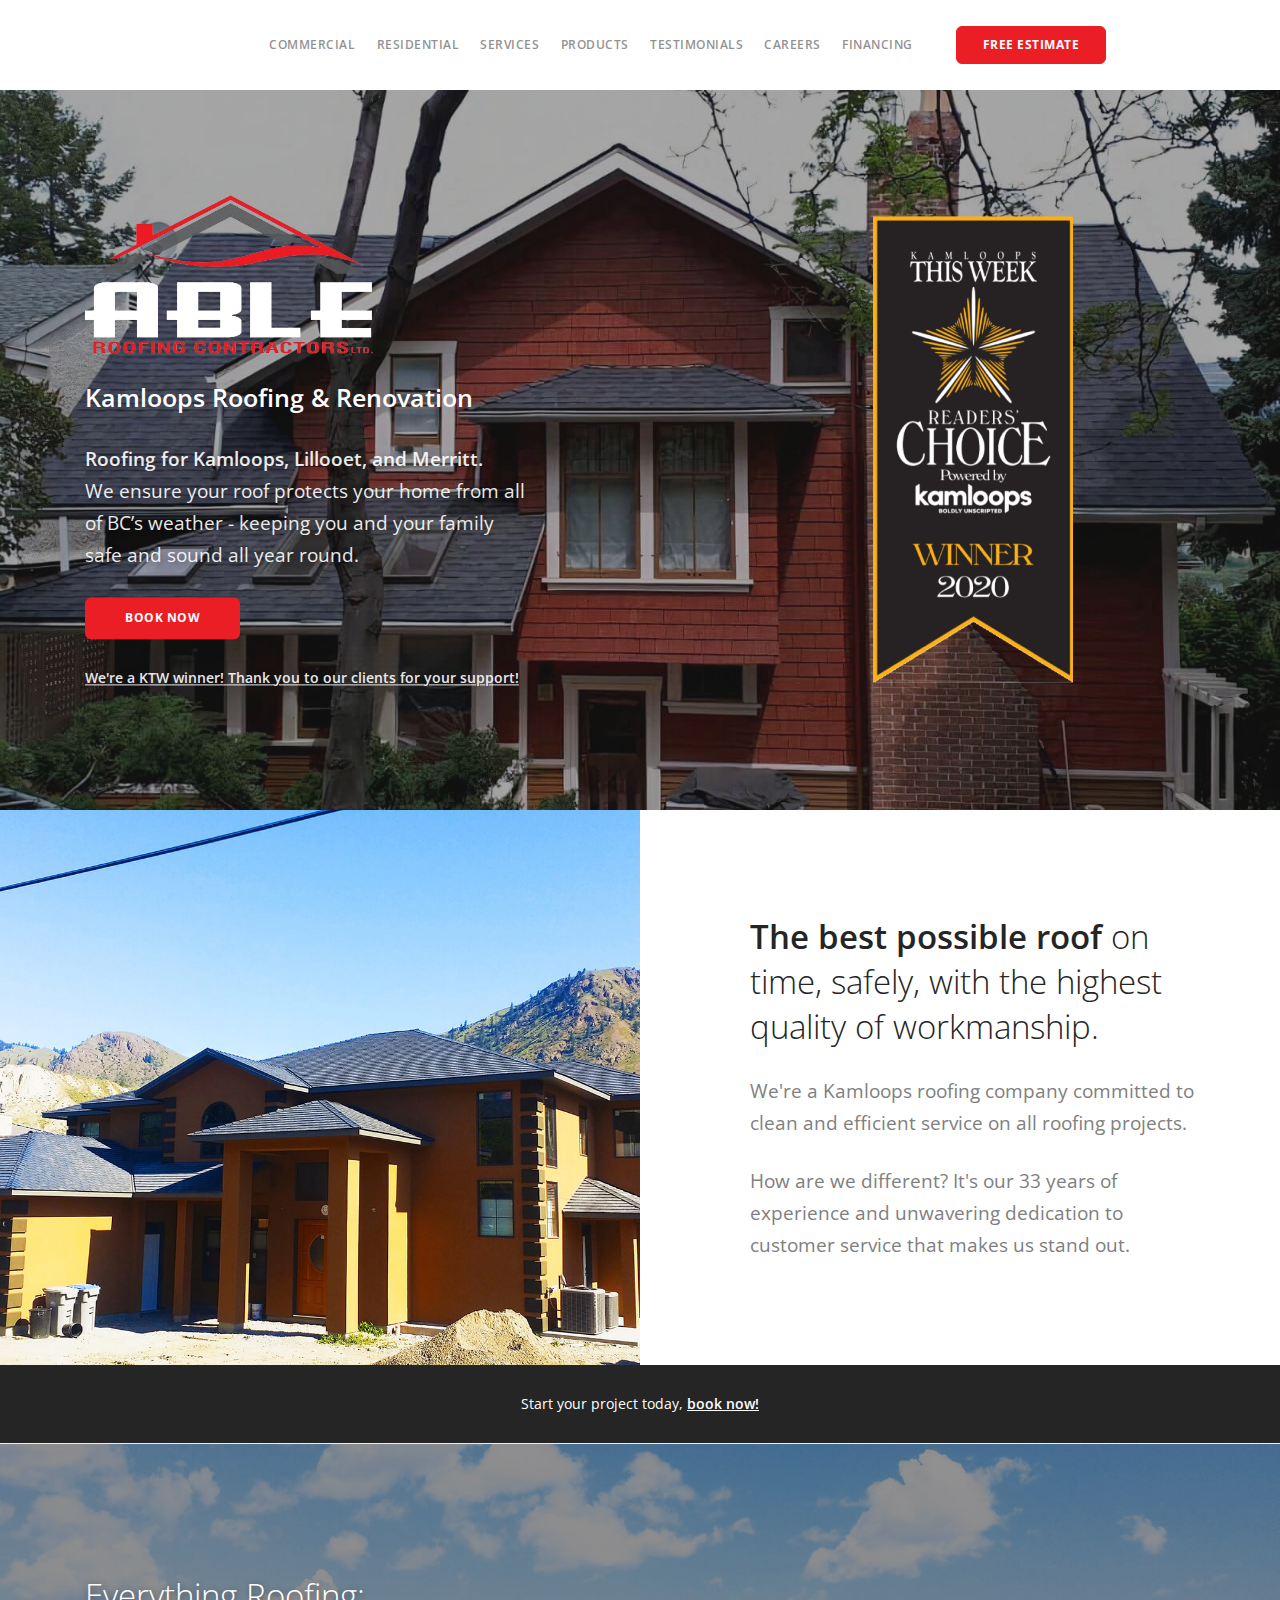
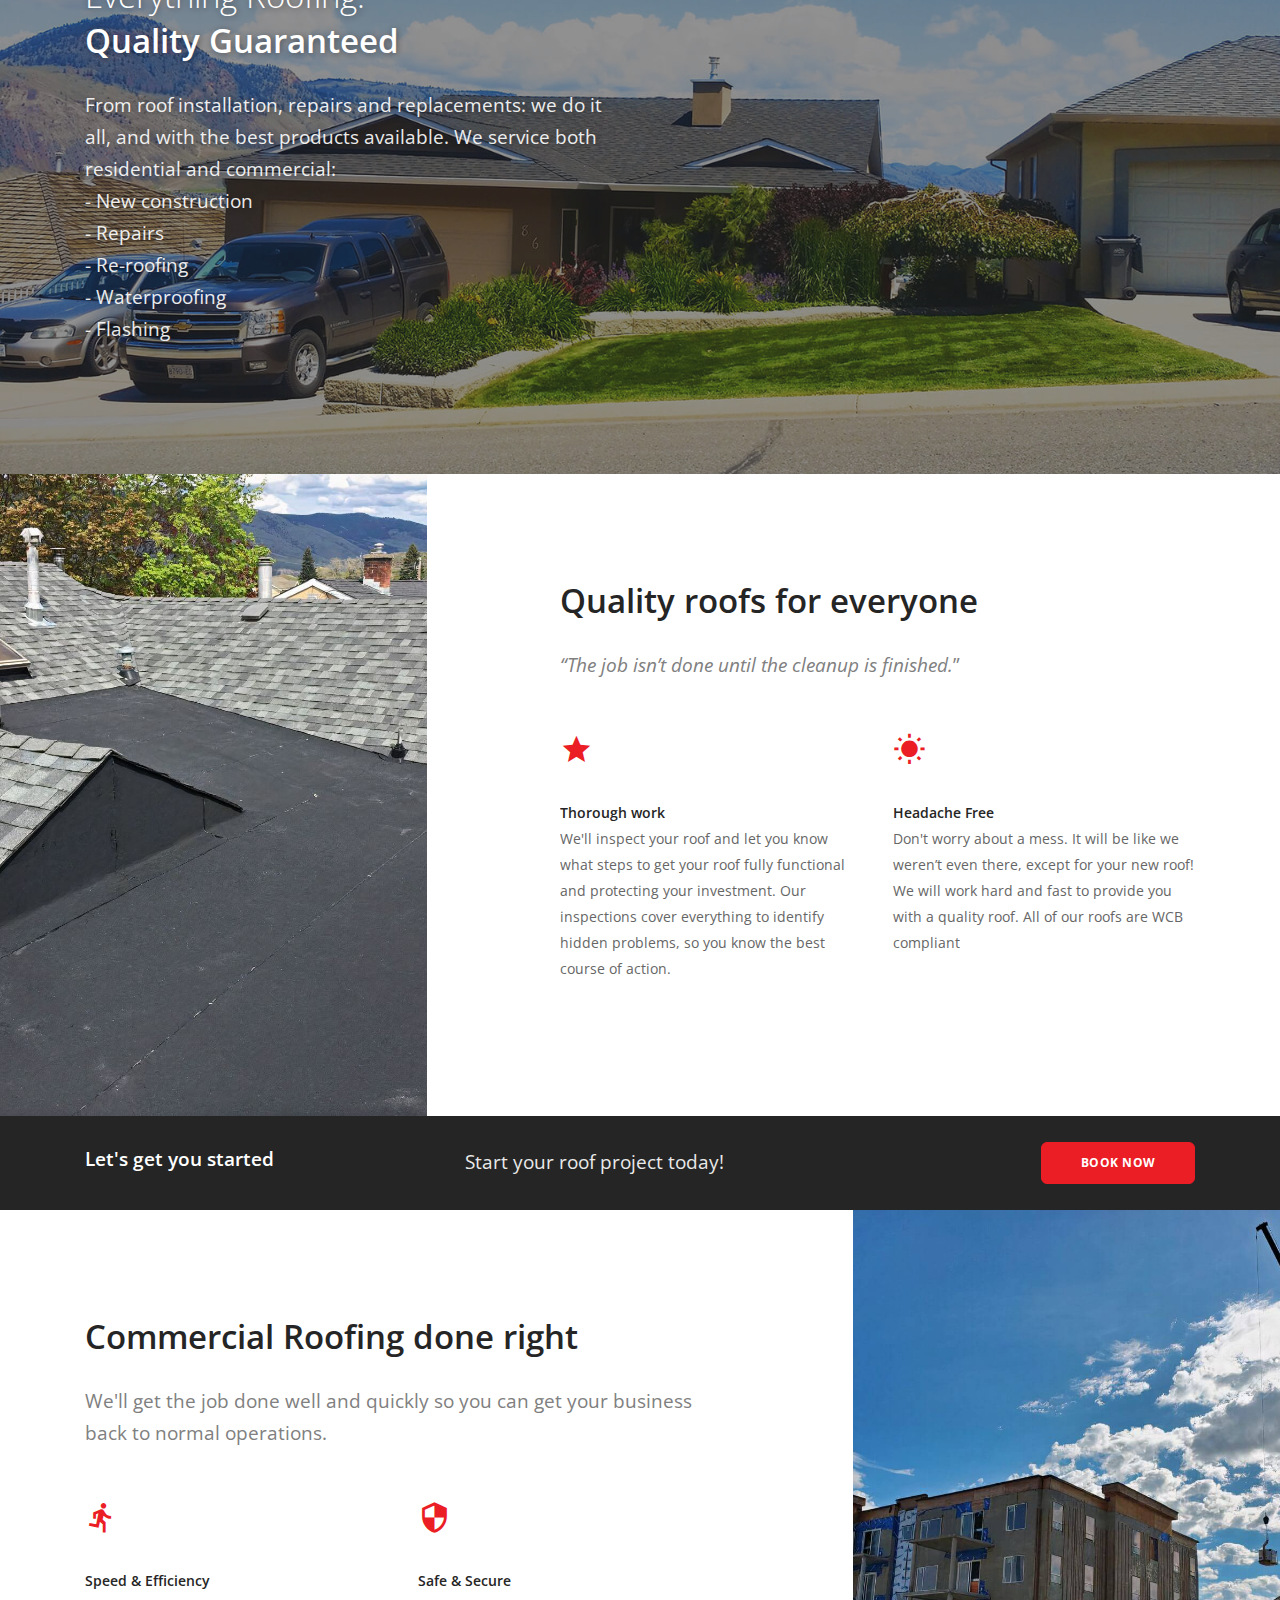
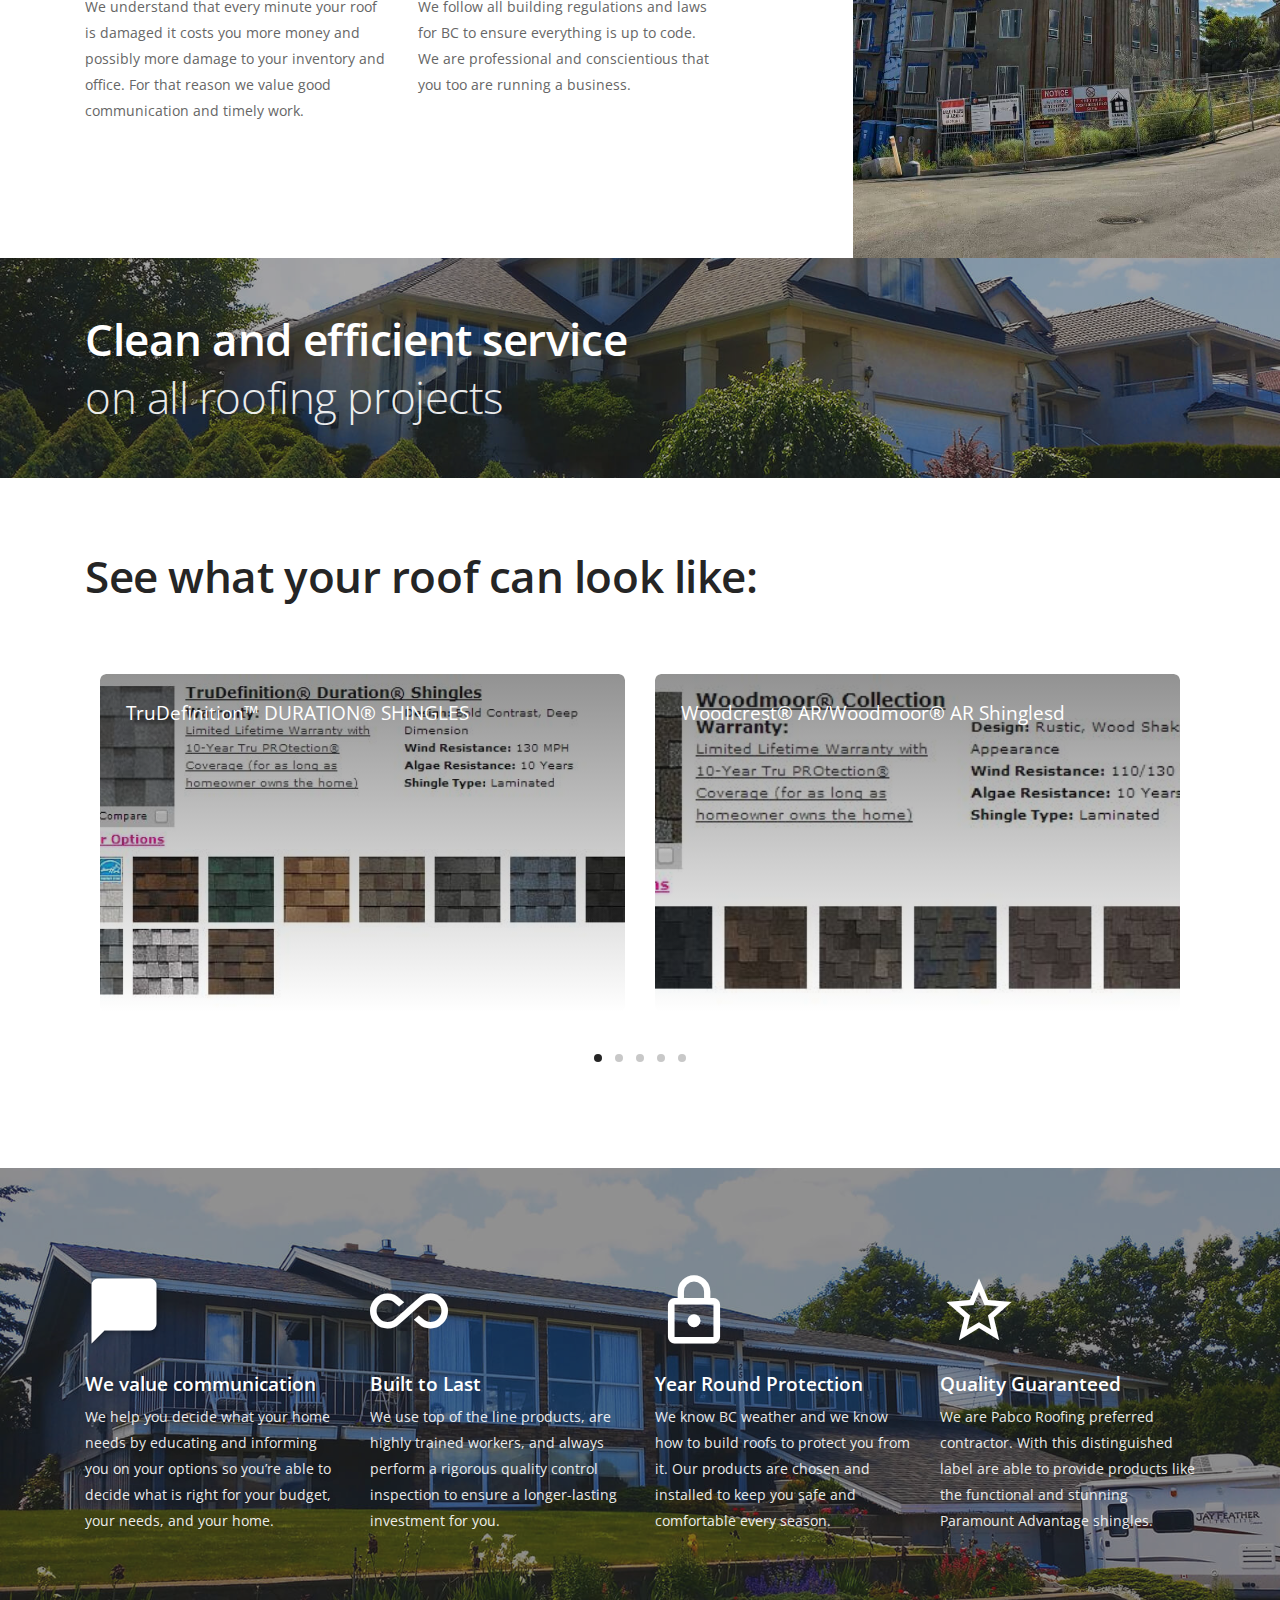
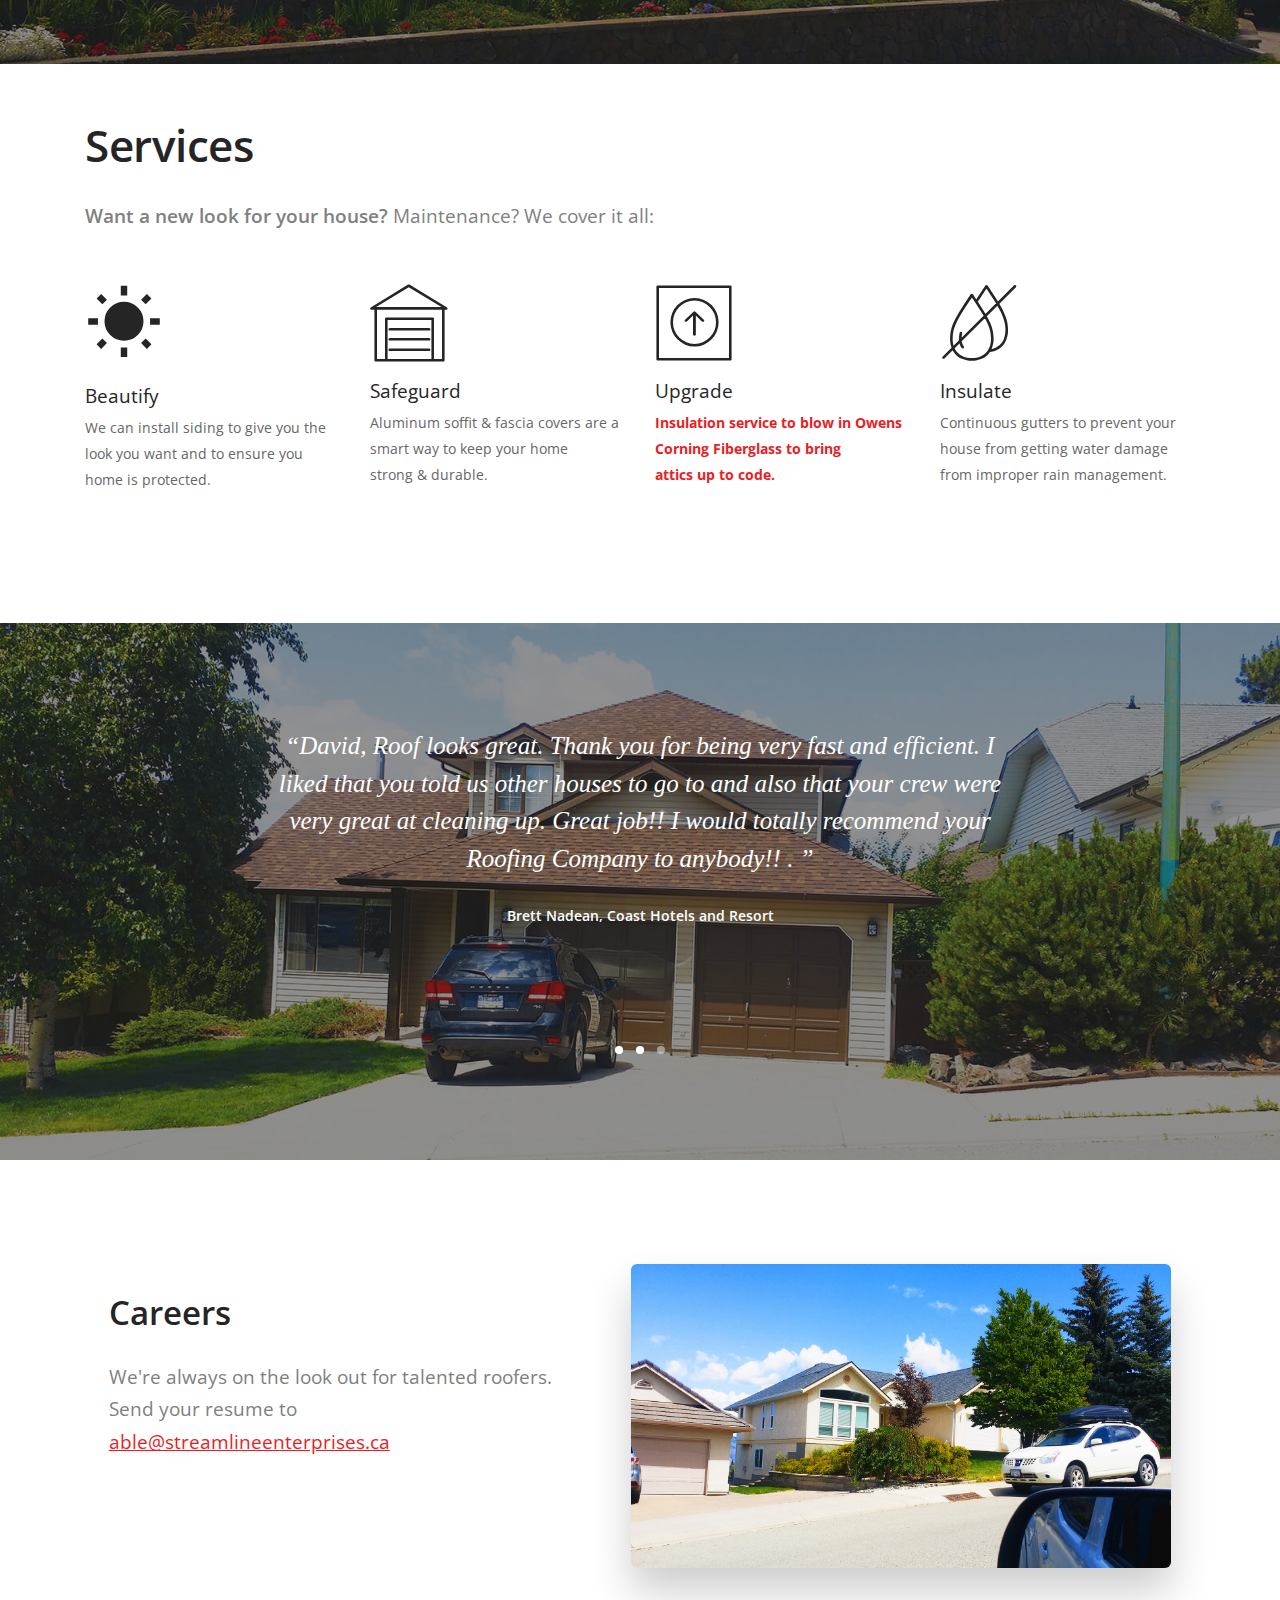
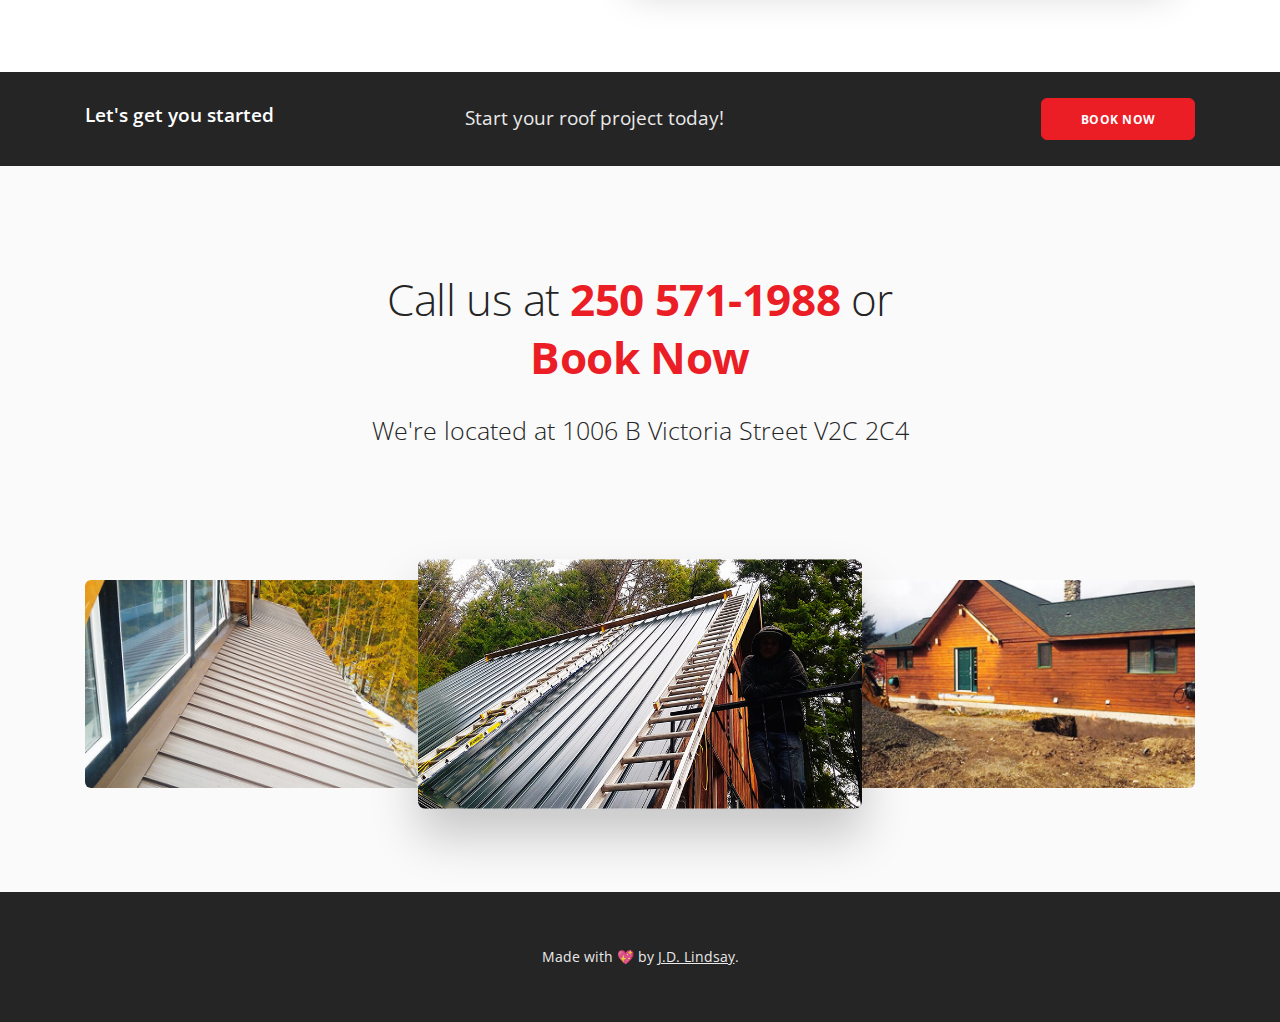
==== commit d6f7ee31: "fix color" ====
--- a/preview.html
+++ b/preview.html
@@ -448,7 +448,7 @@
                 <div class="background-image-holder"> <img alt="background" src="img/8.jpg"> </div>
                 <div class="container">
                     <div class="row">
-                        <div class="col-md-6 col-lg-3">
+                        <div class="col-md-6 col-lg-3 text-shadow">
                             <div class="text-block"> <i class="icon color--dark material-icons icon--lg">chat_bubble</i>
                                 <h4><b>We value communication</b></h4>
                                 <p> We help you decide what your home needs by educating and informing you on your options so you’re able to decide what is right for your budget, your needs, and your home. </p>
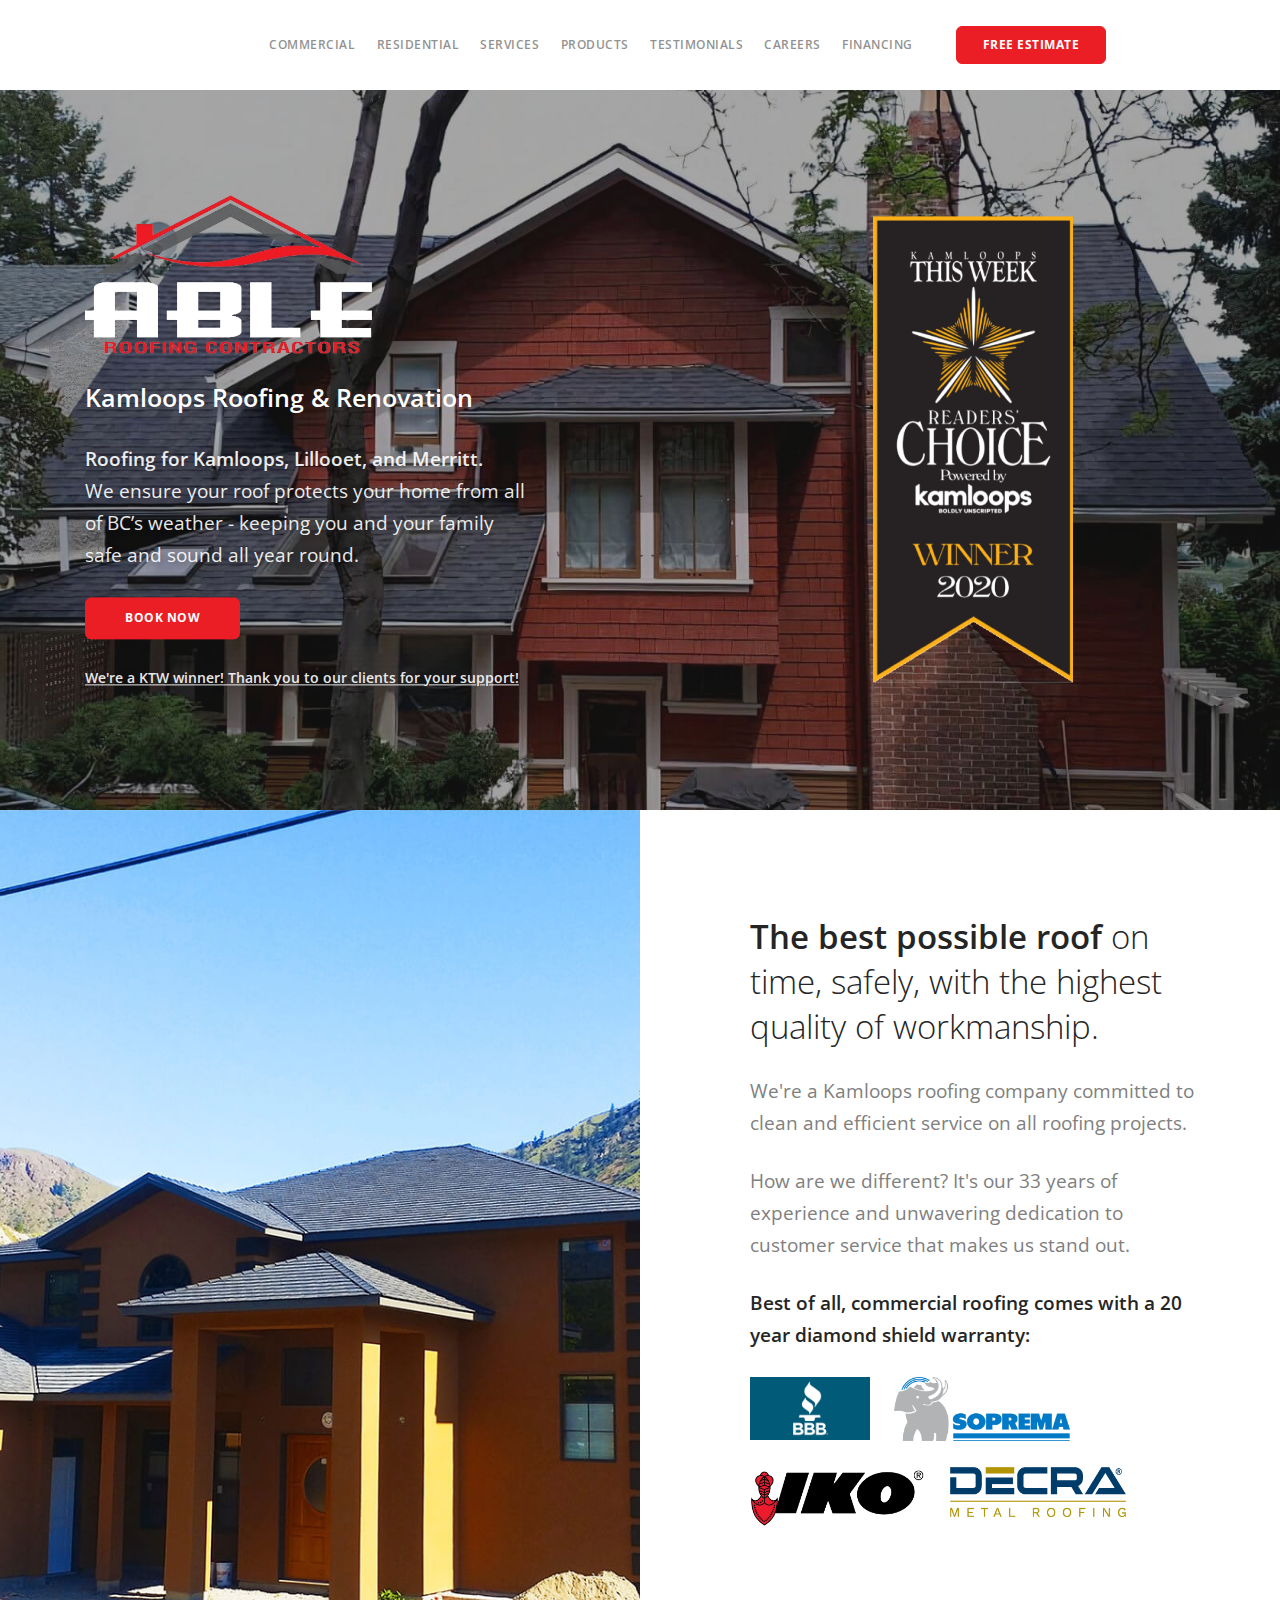
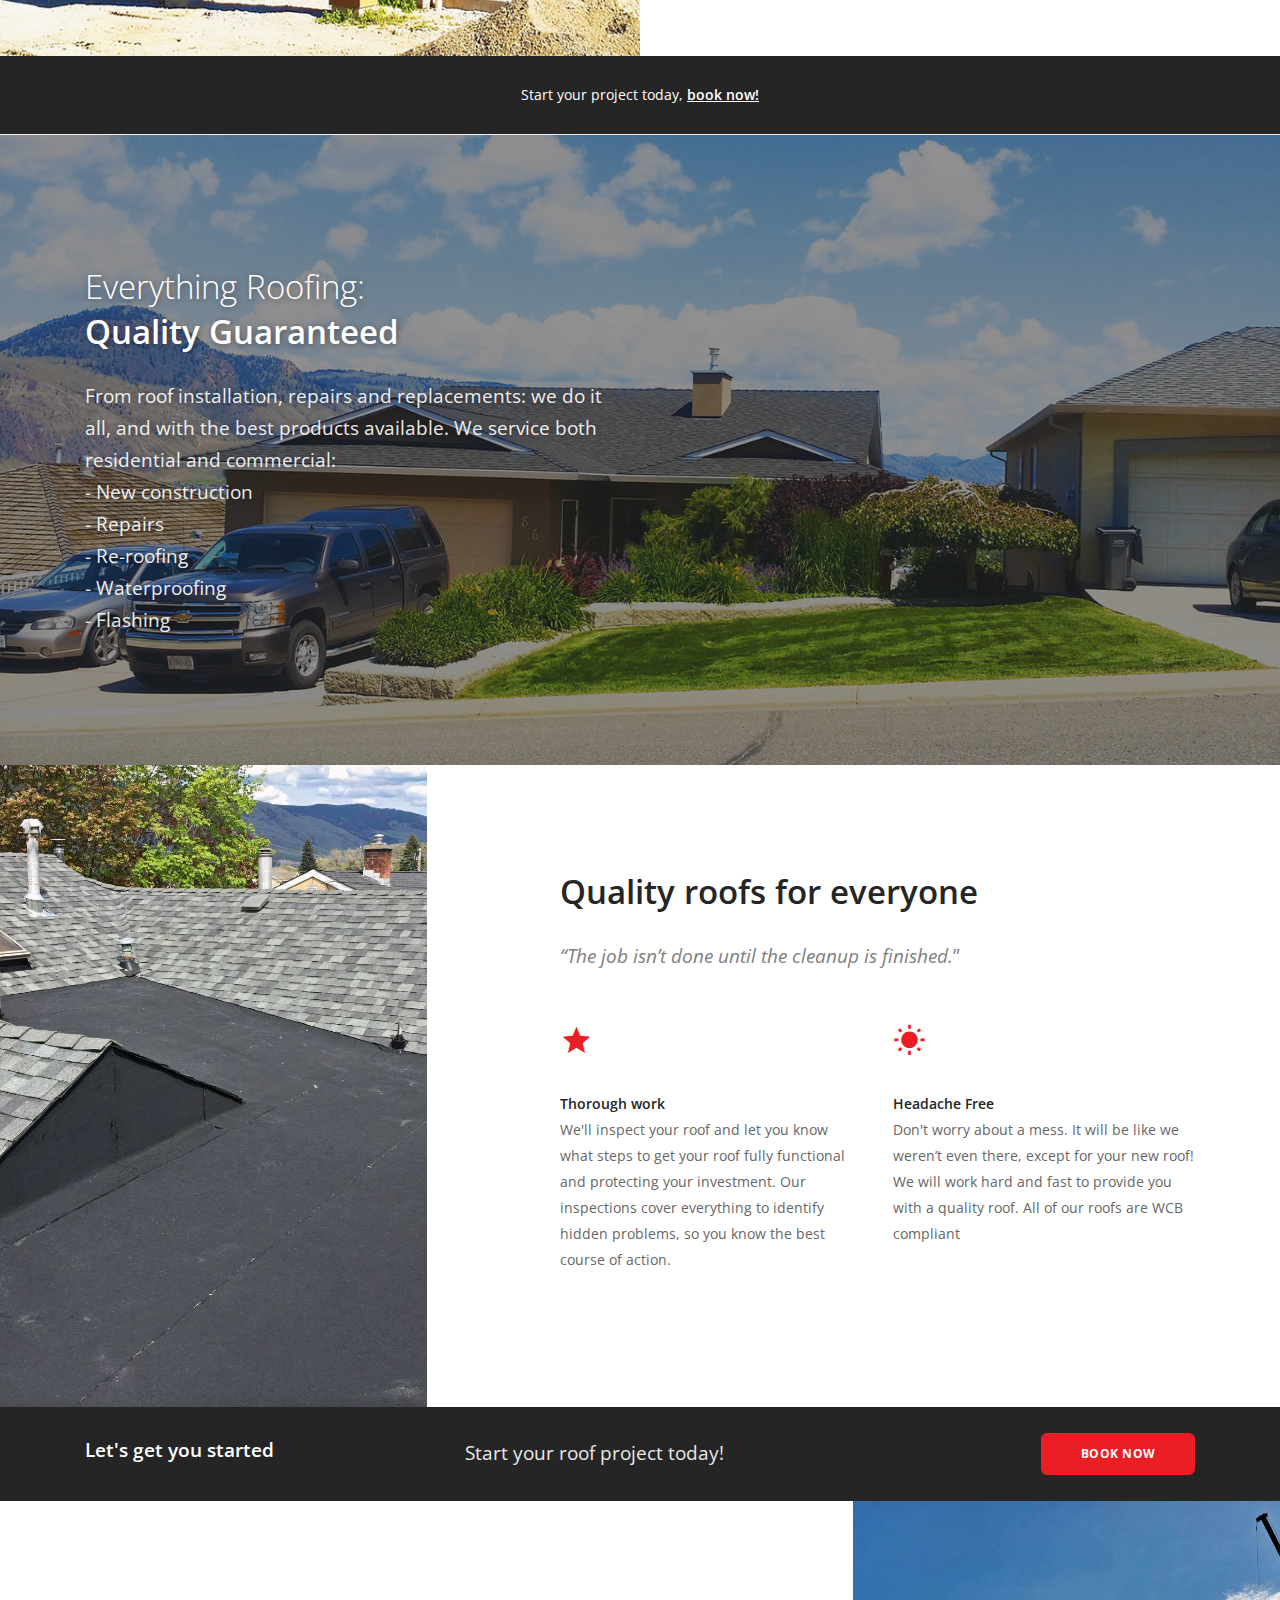
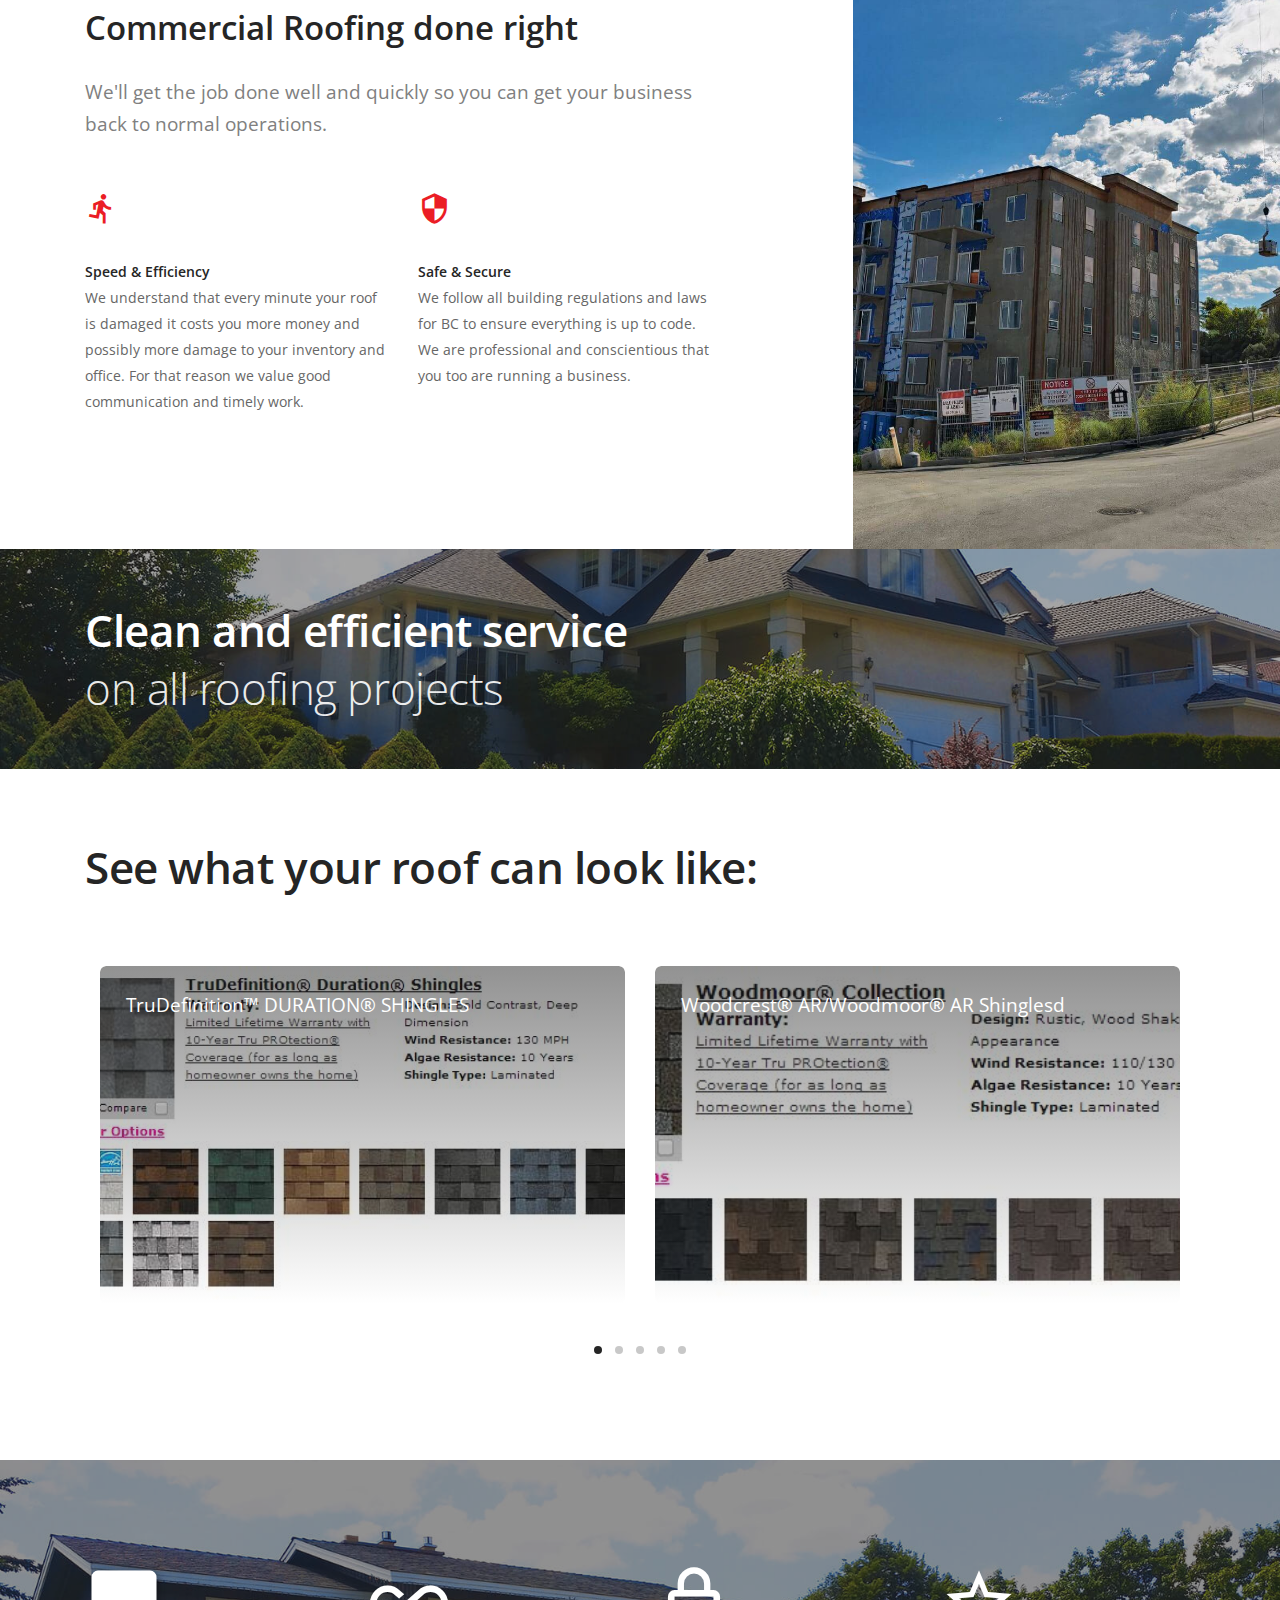
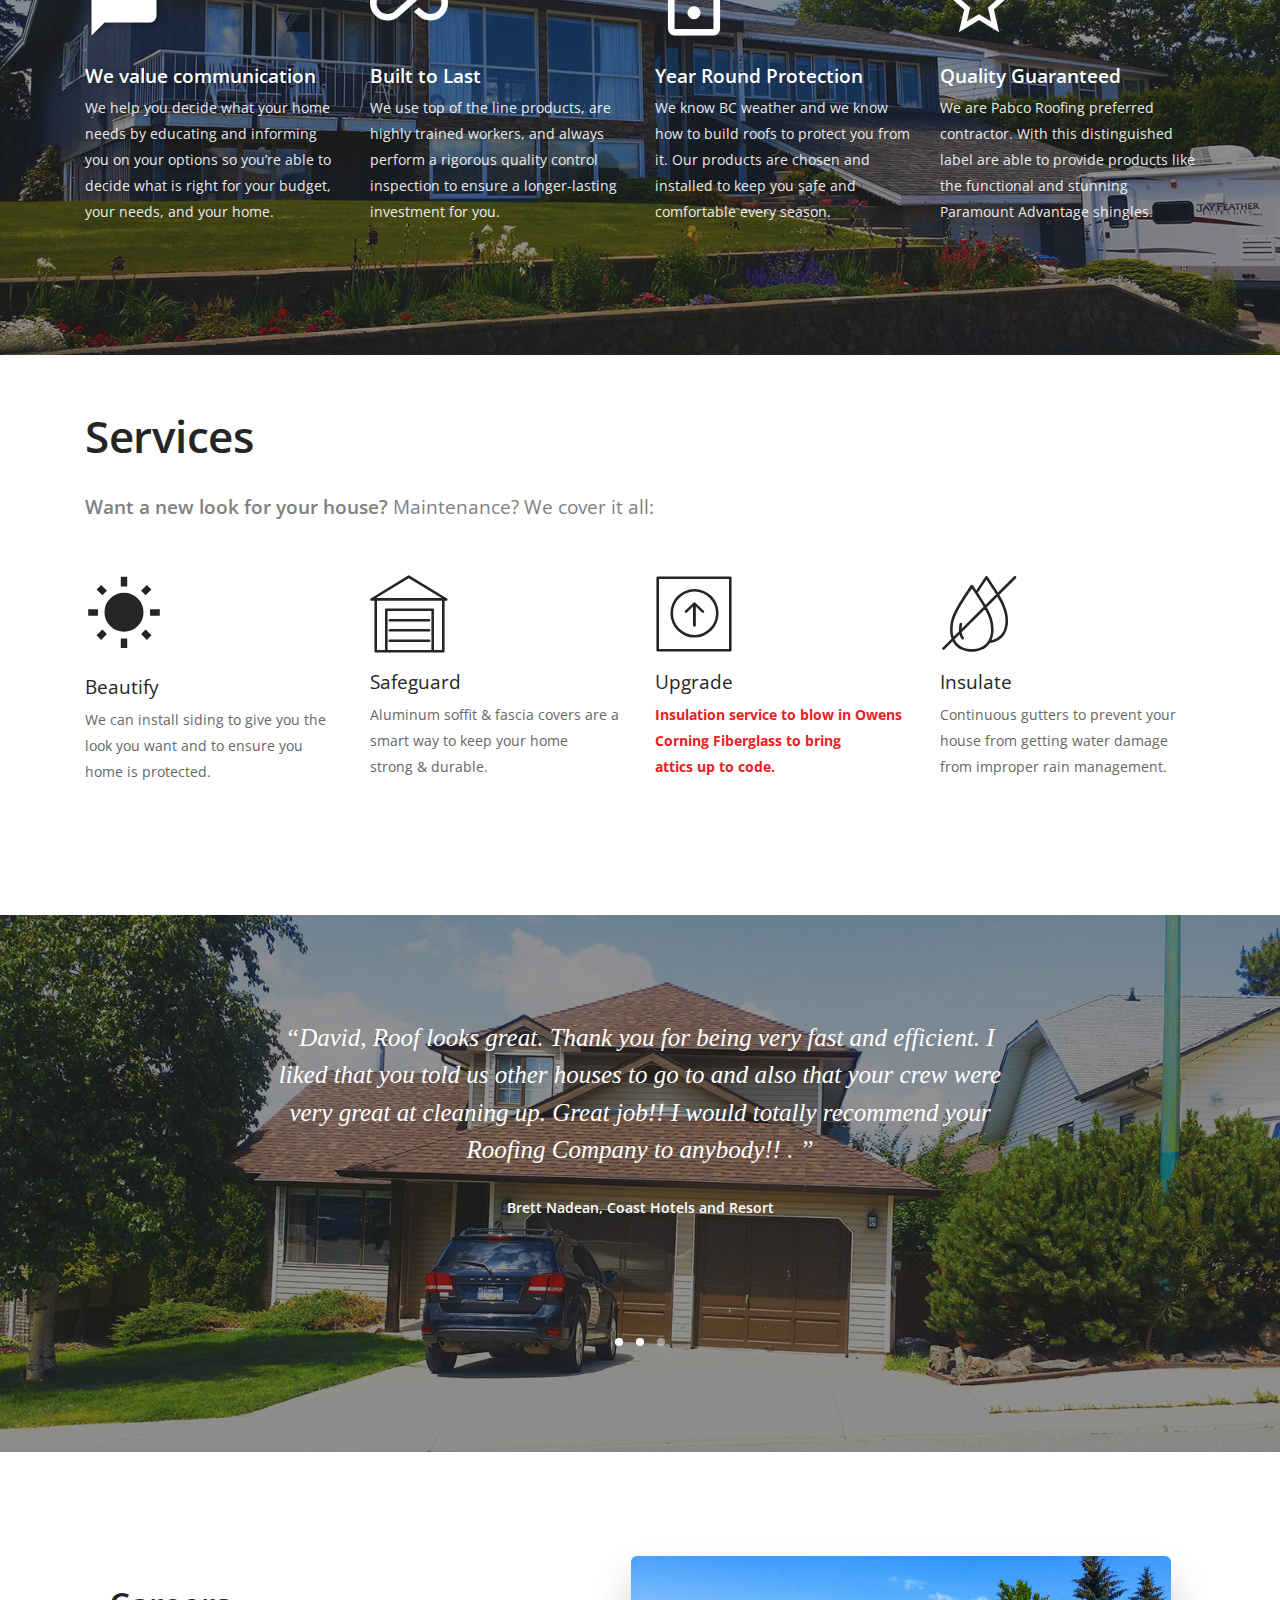
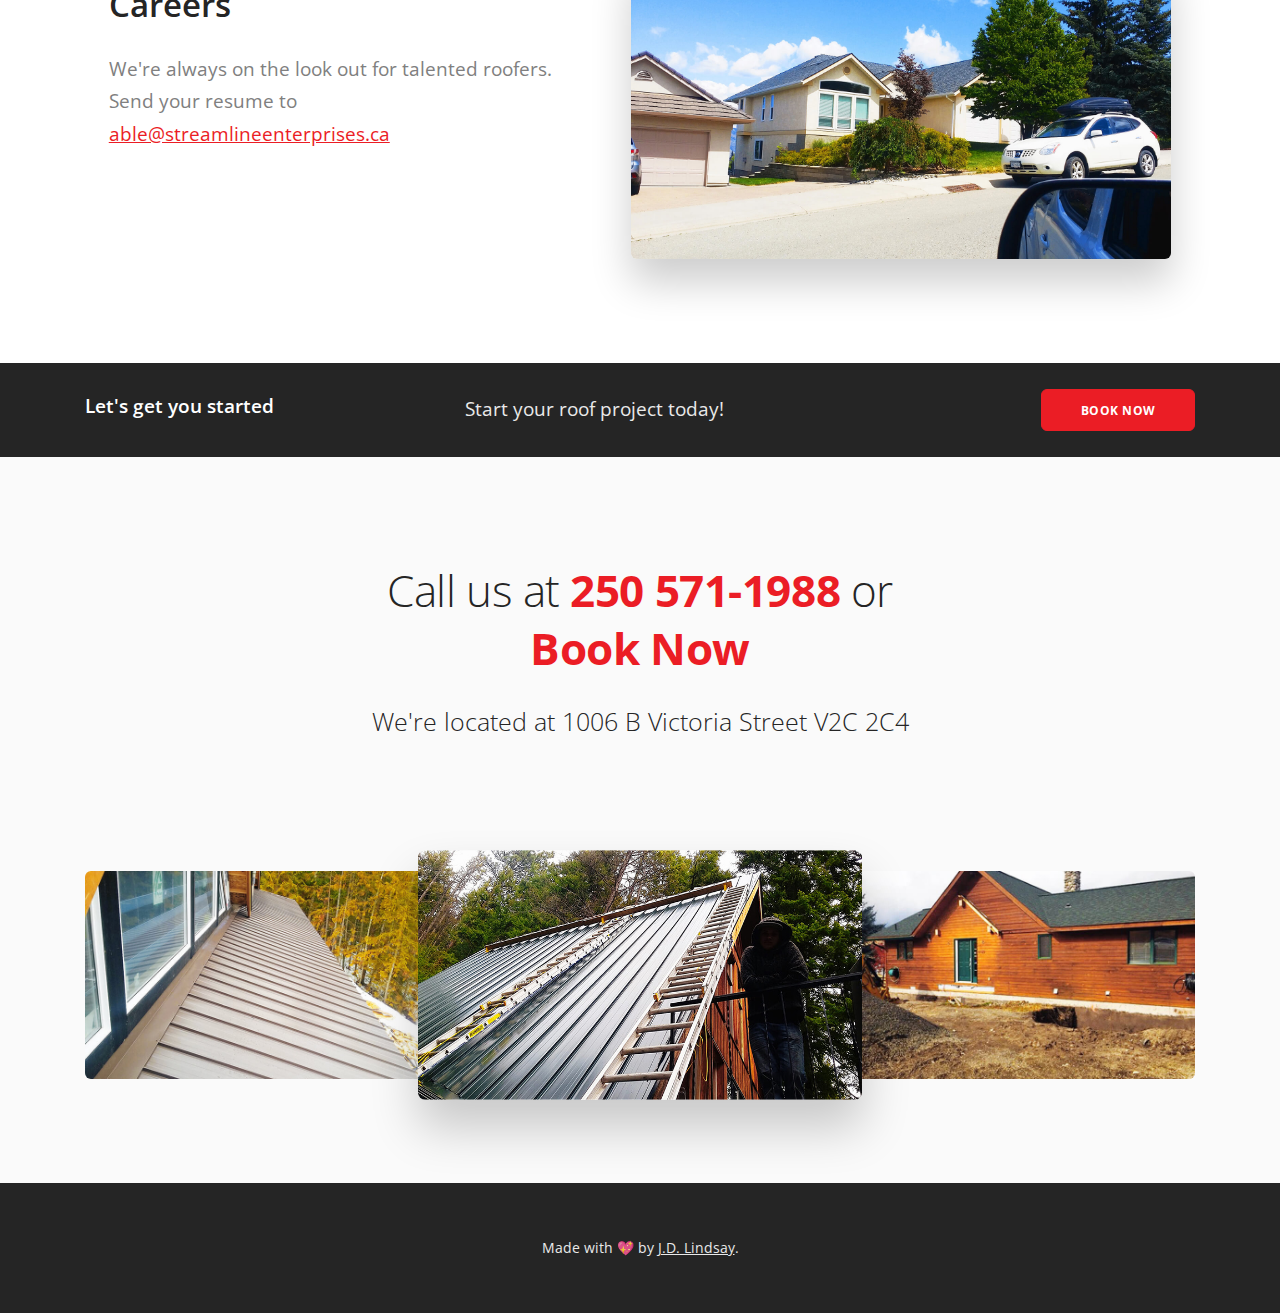
==== commit b09497c7: "added logos" ====
--- a/preview.html
+++ b/preview.html
@@ -10,13 +10,13 @@
 <link rel="canonical" href="https://ableroofing.ca/" />
 <meta property="og:locale" content="en_US" />
 <meta property="og:type" content="website" />
-<meta property="og:title" content="Able Roofing Contractors Ltd. - Kamloops &amp; Area Roofing and Renovation Services - Able Roofing Contractors Ltd." />
+<meta property="og:title" content="Able Roofing Contractors - Kamloops &amp; Area Roofing and Renovation Services - Able Roofing Contractors " />
 <meta property="og:description" content="Kamlops this Week's Reader's Choice Award winner! We are a local Kamloops based company with over 28 years experience in our industry. Our commitment to you is to deliver the best possible roof, on time, safely, with the highest quality of workmanship." />
 <meta property="og:url" content="https://ableroofing.ca/" />
-<meta property="og:site_name" content="Able Roofing Contractors Ltd." />
+<meta property="og:site_name" content="Able Roofing Contractors " />
 <meta name="twitter:card" content="summary_large_image" />
 <meta name="twitter:description" content="We are a local Kamloops based company with over 28 years experience in our industry. Our commitment to you is to deliver the best possible roof, on time, safely, with the highest quality of workmanship." />
-<meta name="twitter:title" content="Able Roofing Contractors Ltd. - Kamloops &amp; Area Roofing and Renovation Services - Able Roofing Contractors Ltd." />
+<meta name="twitter:title" content="Able Roofing Contractors - Kamloops &amp; Area Roofing and Renovation Services - Able Roofing Contractors " />
 <meta name="twitter:image" content="https://ableroofing.ca/files/2014/06/20140617_134933-150x150.jpg" />
         
         
@@ -42,13 +42,17 @@
             .text-shadow {
                 text-shadow: 1px 1px 6px rgba(0,0,0,.4);
             }
+           .partner {
+                    float:left;
+                    width: 200px ; padding-right: 24px;
+                }
             
             @media all and (max-height: 600px) and (max-width: 767px) {
     
                 .center-mobile {
                     text-align: center;
                 }
-        
+            }
         </style>
 
         
@@ -222,10 +226,13 @@
                 </div>
                 <div class="container">
                     <div class="row">
-                        <div class="col-lg-5 col-md-7">
+                        <div class="col-lg-5 col-md-7 ">
                             <h2><b> The best possible roof</b>&nbsp;on time, safely, with the highest quality of workmanship.</h2>
                             <p class="lead">We're a Kamloops roofing company committed to clean and efficient service on all roofing projects.&nbsp;</p>
                             <p class="lead"> How are we different? It's our&nbsp;33 years of experience and unwavering dedication to customer service that makes us stand out. </p>
+                            
+                            <p class="lead" style="color: gray!important"><strong>Best of all, commercial roofing comes with a 20 year diamond shield warranty: </strong></p>
+                            <a href="https://www.bbb.org/ca/bc/kamloops/profile/roofing-contractors/able-roofing-contractors-ltd-0037-1251689" target="_blank"><img style="width: 144px;"class="partner"  src="img/bbb.png"></a><img class="partner" style="float:none" src="img/soprema.png"> <img class="partner"  src="img/iko.png"><img class="partner"  src="img/decra.png">
                         </div>
                     </div>
                 </div>
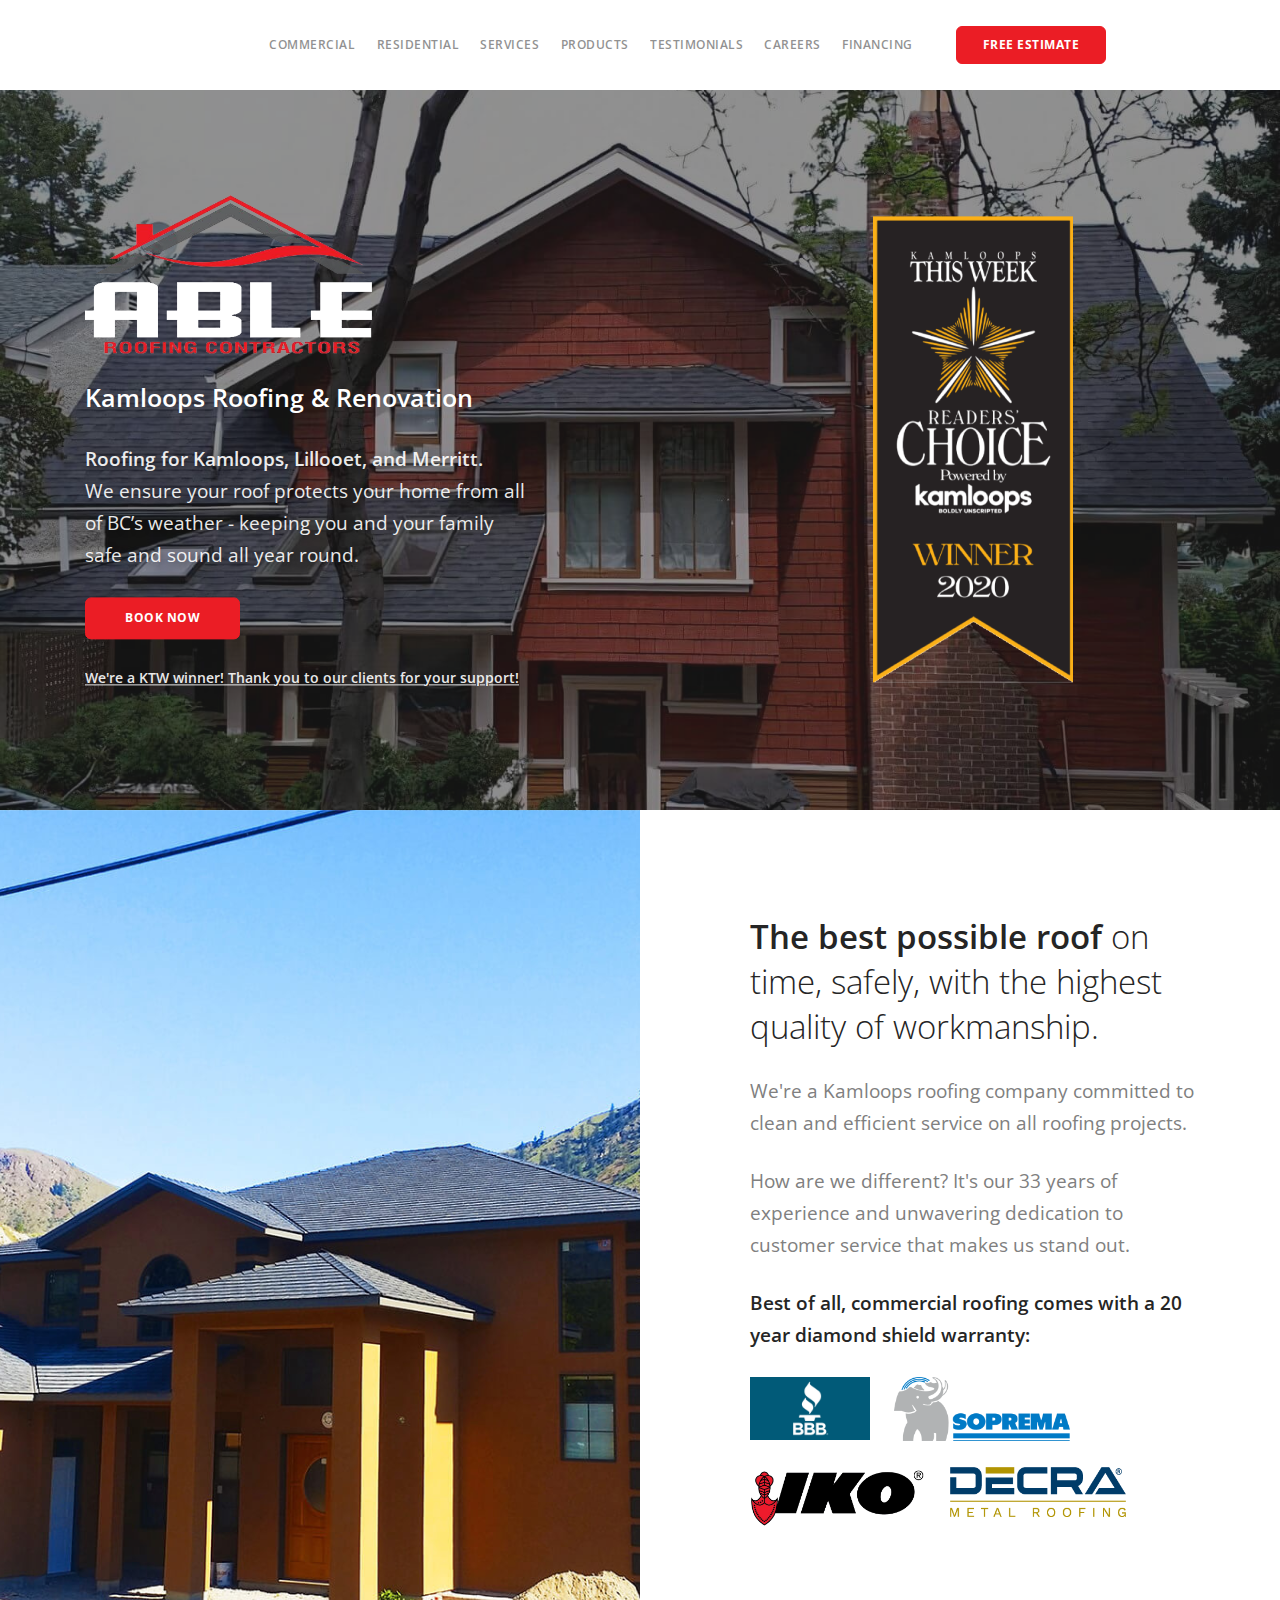
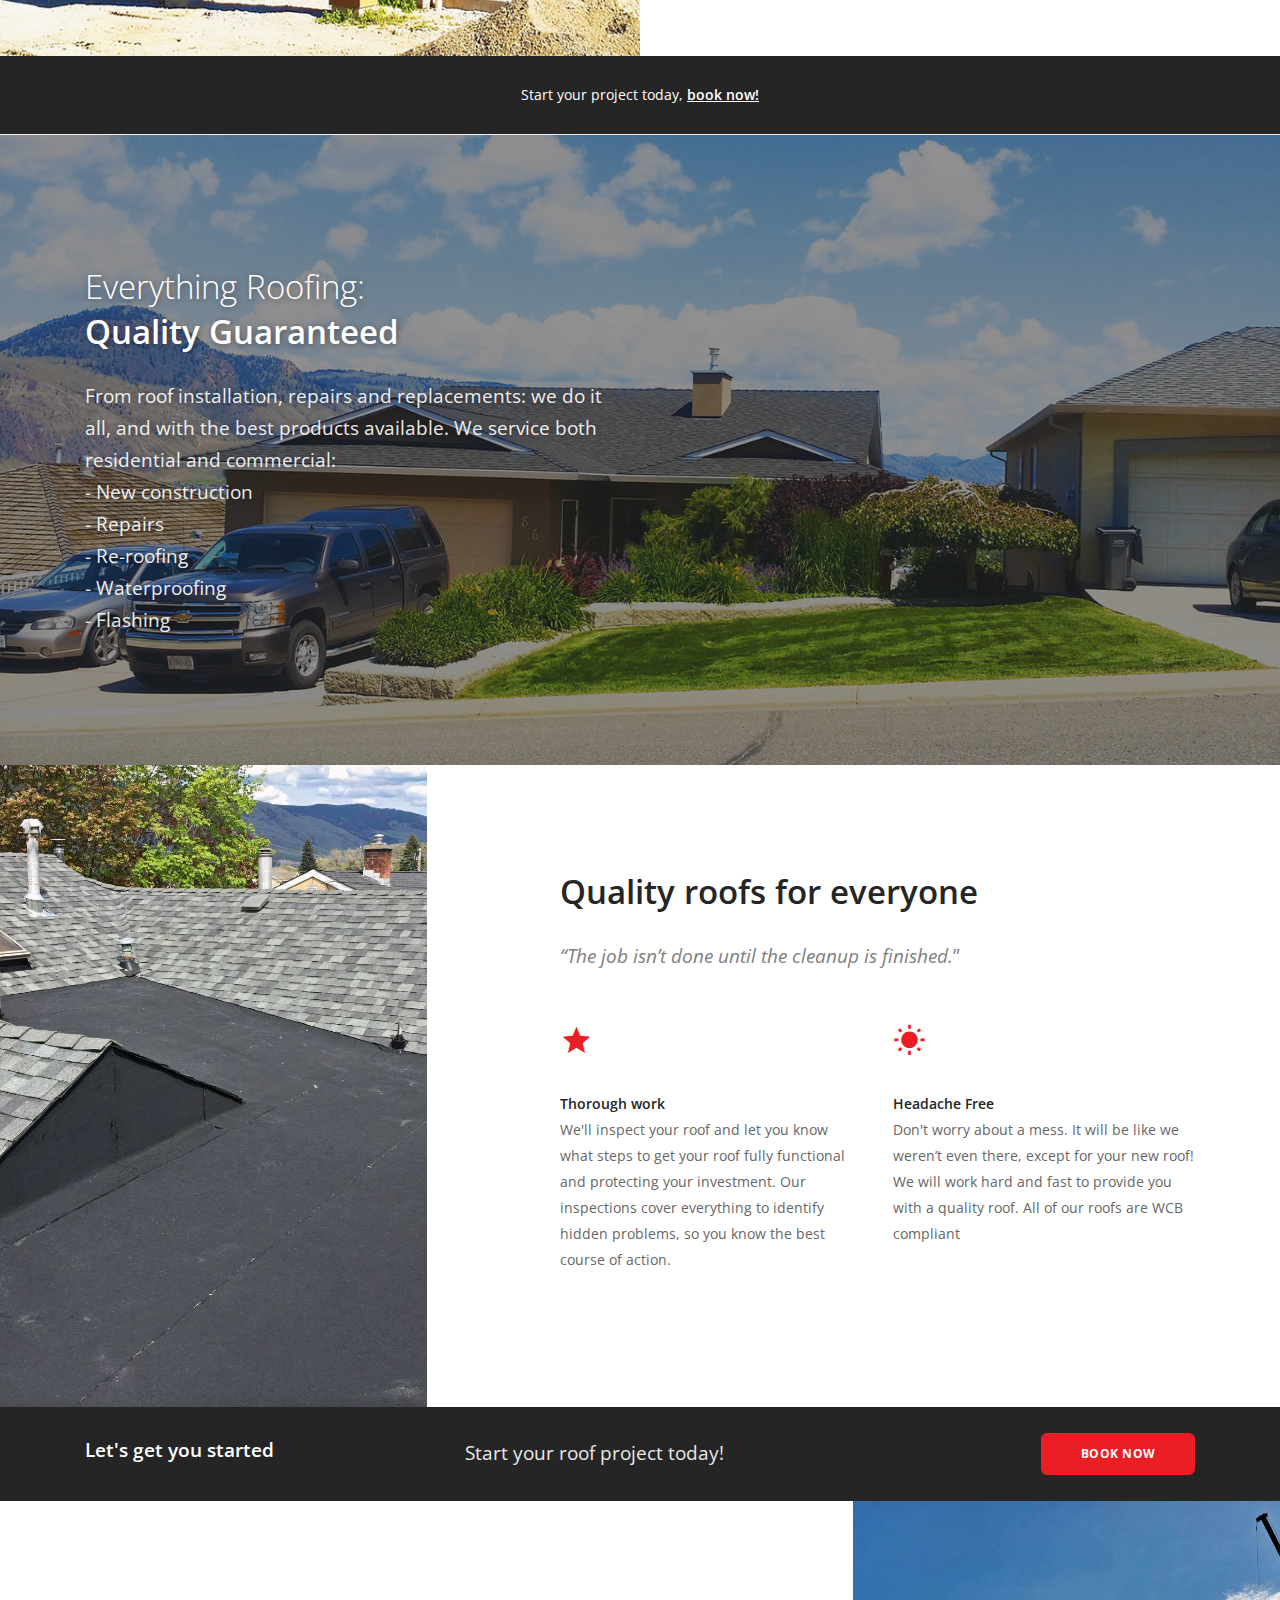
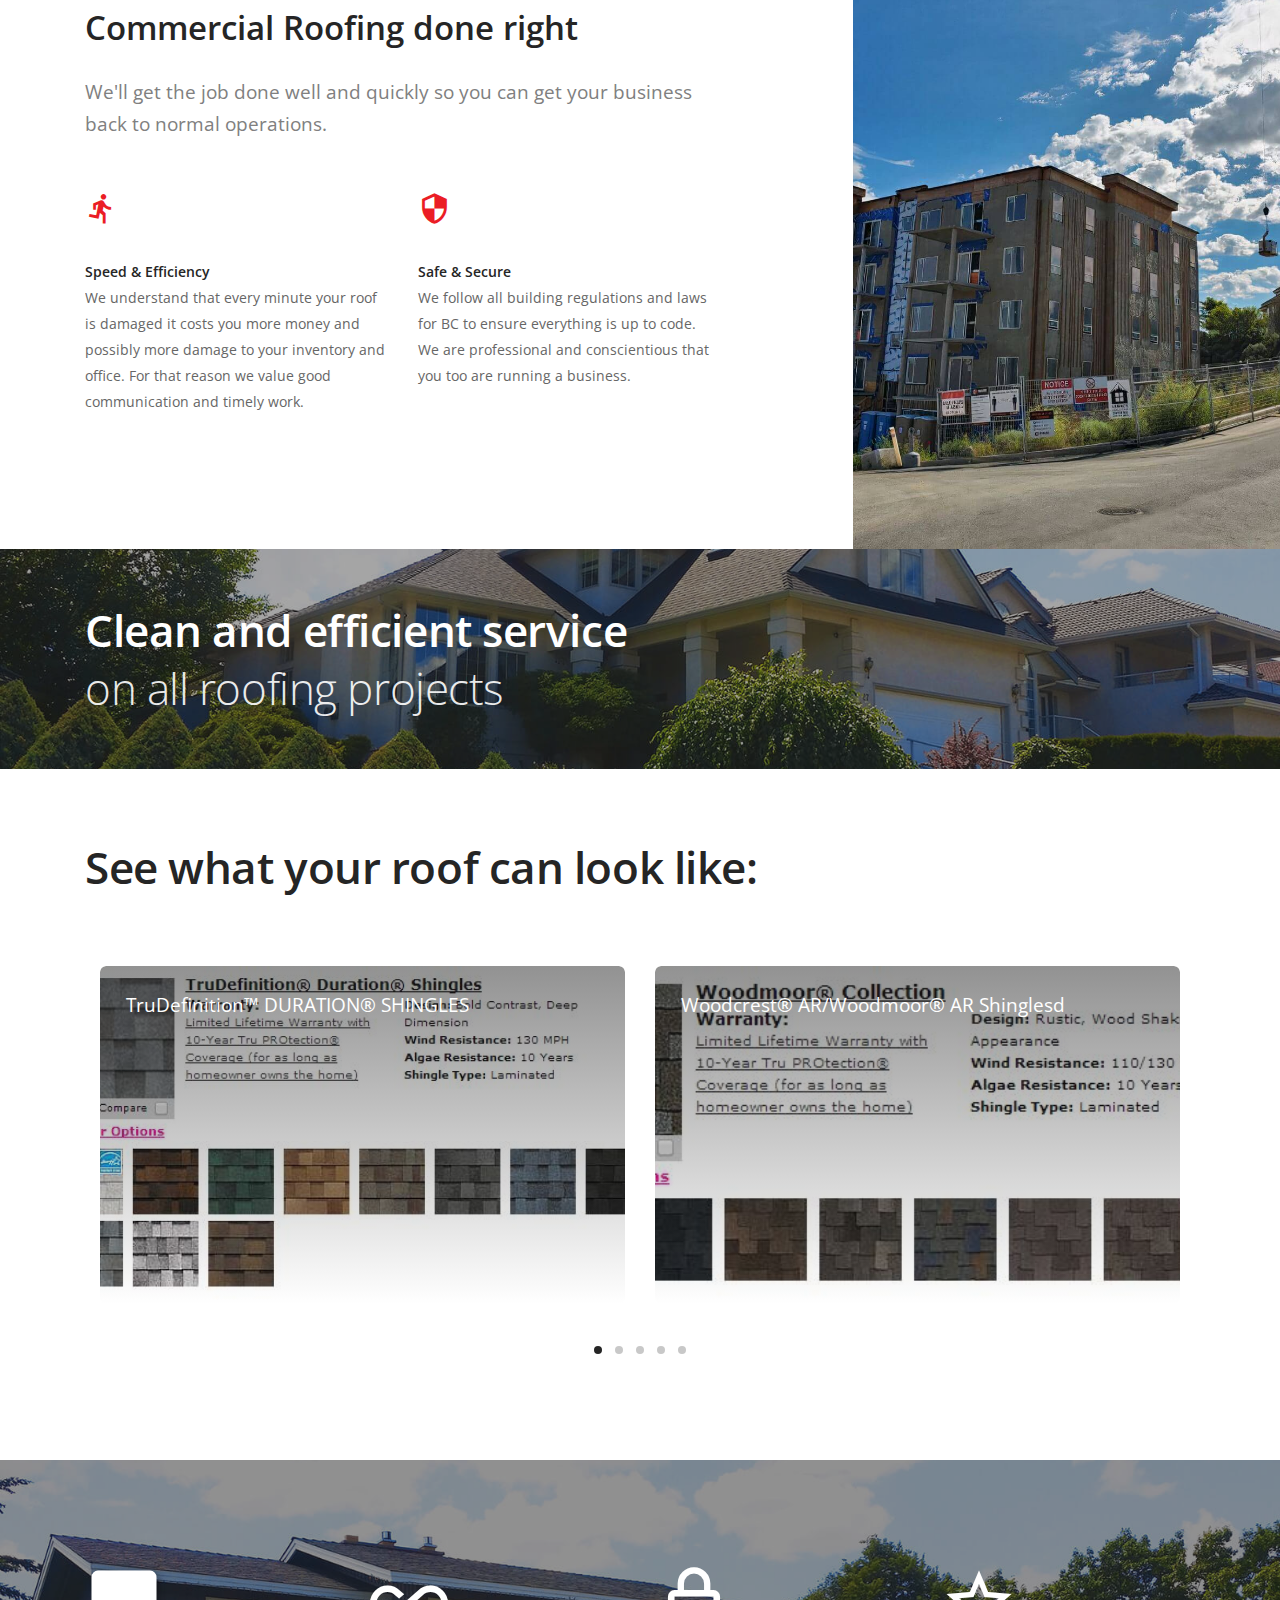
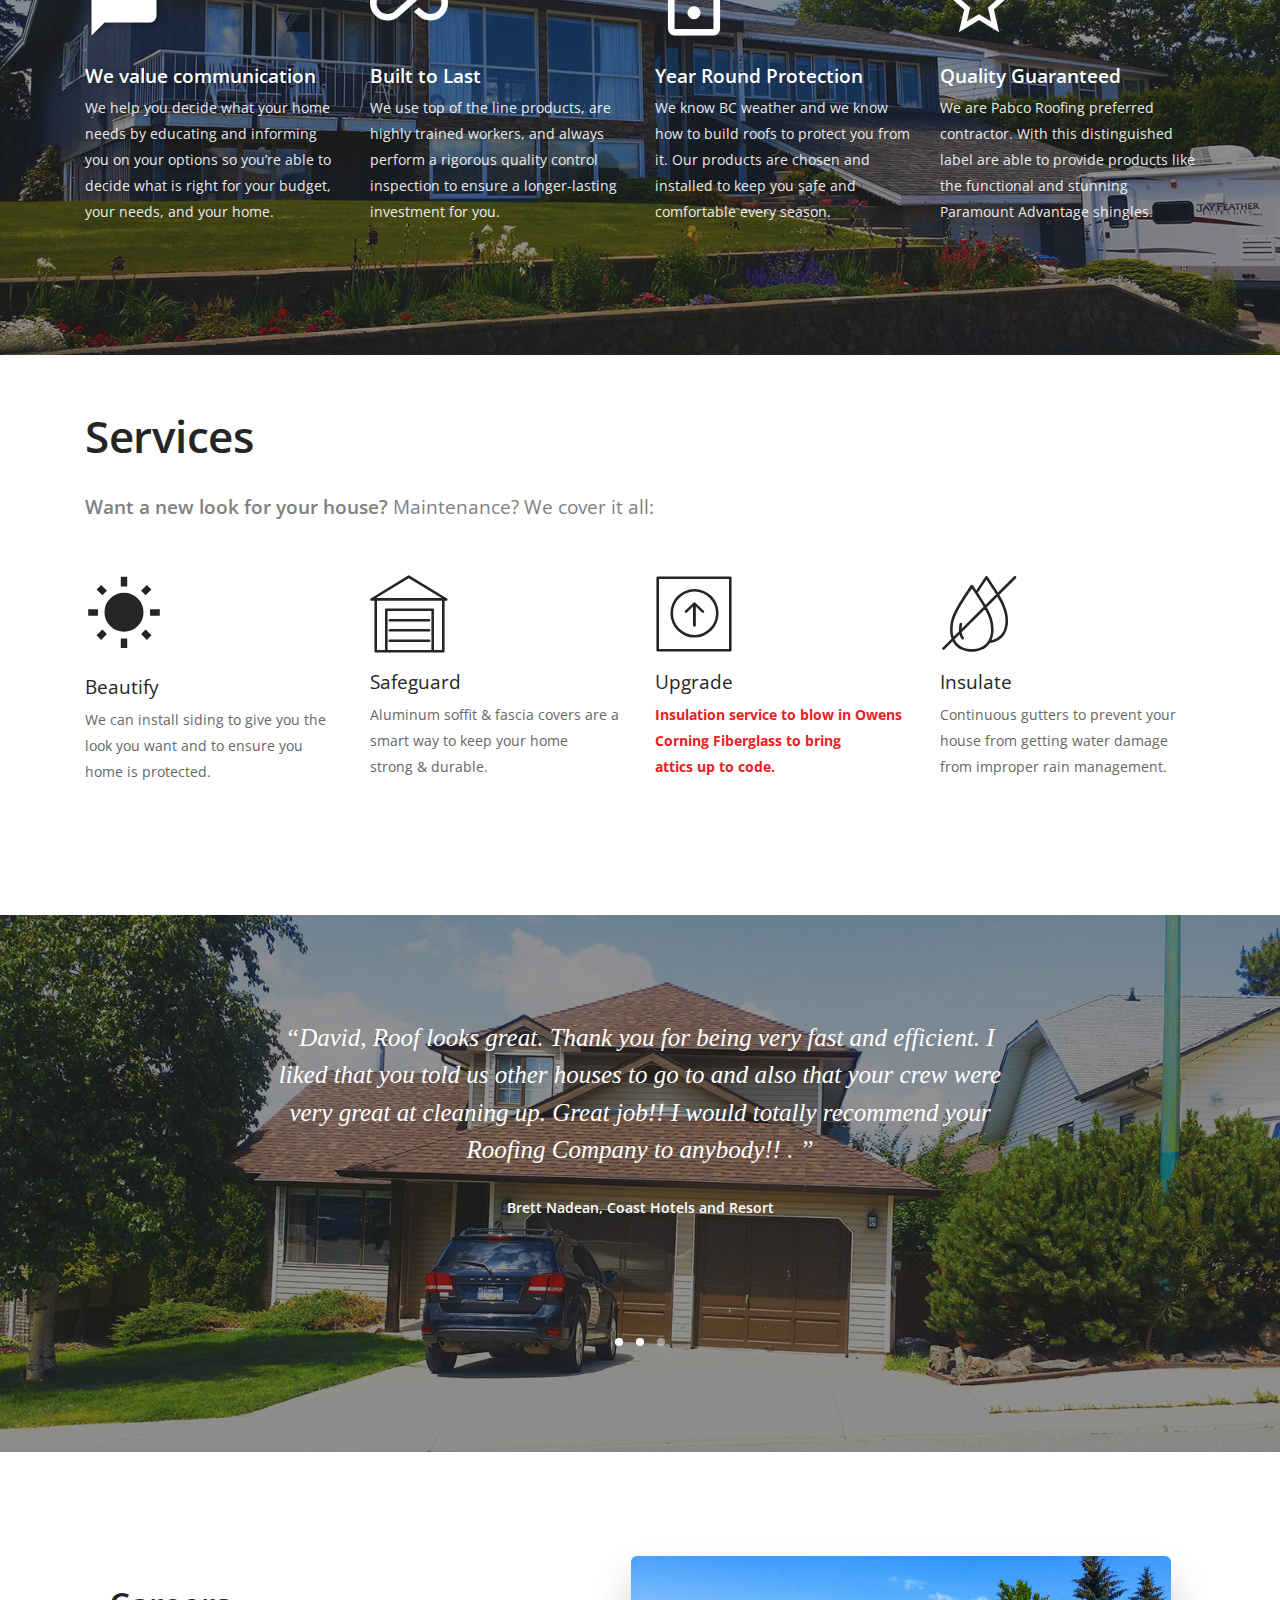
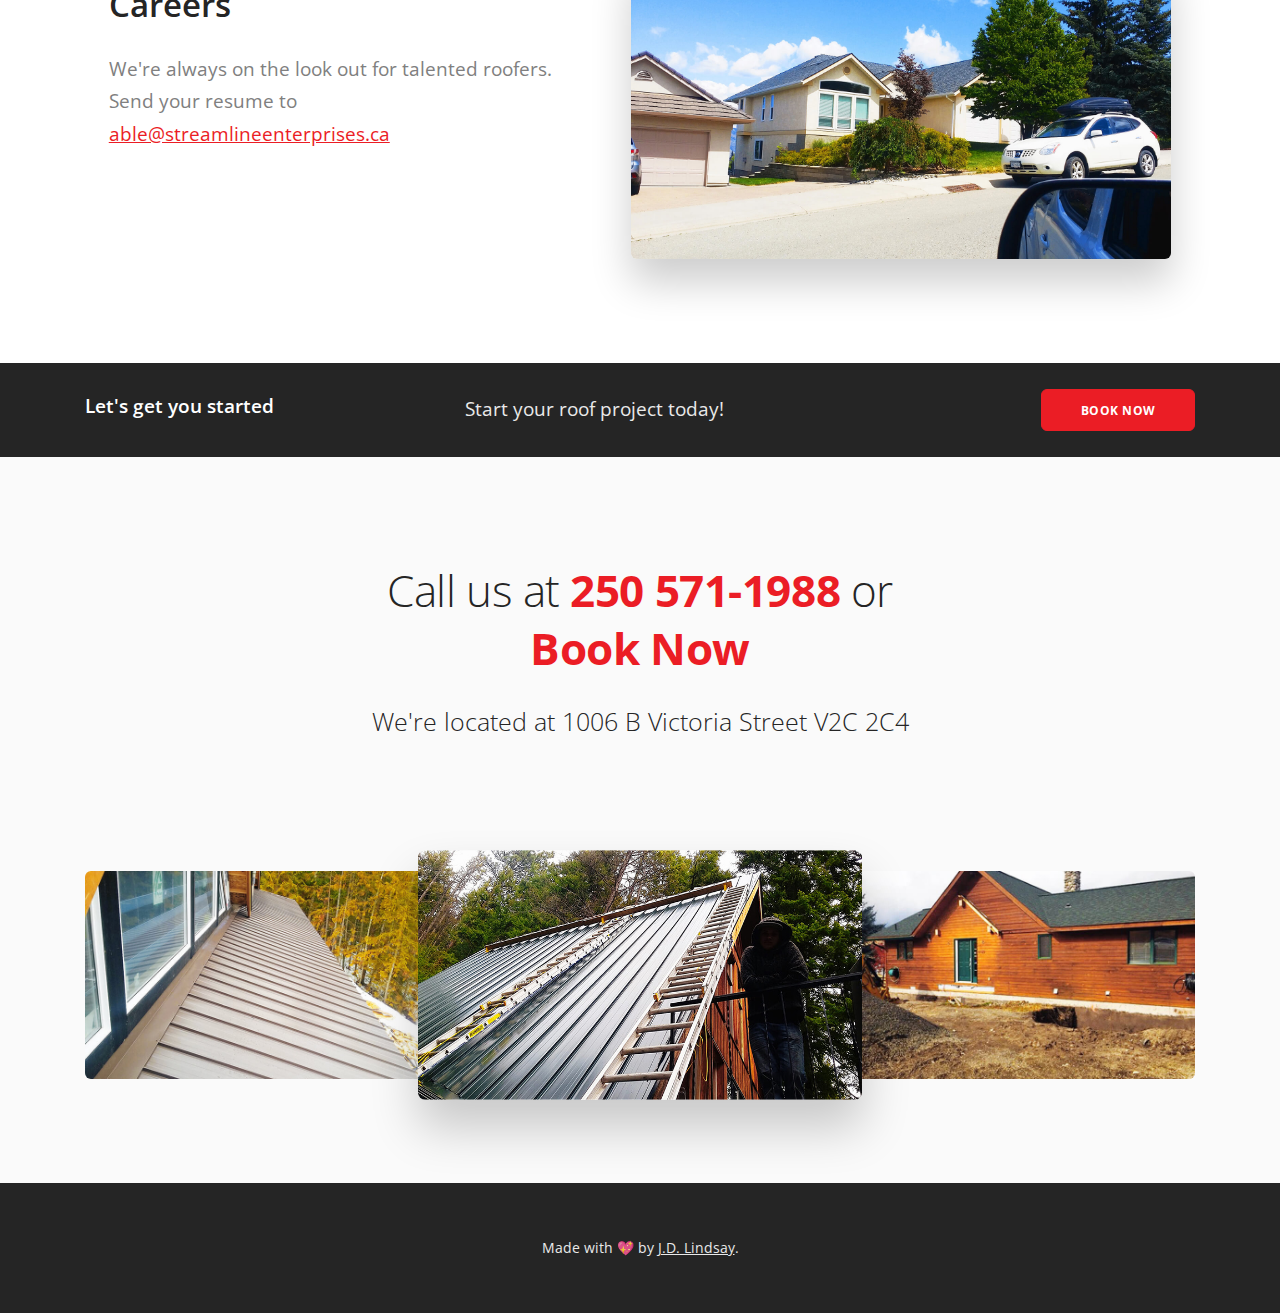
==== commit eeabdd8c: "updated preview" ====
--- a/preview.html
+++ b/preview.html
@@ -195,8 +195,8 @@
             </div>
         </div>
         <div class="main-container">
-            <section class="cover height-80 imagebg switchable switchable--switch" data-overlay="4">
-                <div class="background-image-holder"> <img alt="background" src="img/newcover2020.jpg"> </div>
+            <section class="cover height-80 imagebg switchable switchable--switch" data-overlay="5" background="webkit-gradient(linear, left top, left bottom, from(rgba(0, 0, 0, 1)), to(rgba(0, 0, 0, 1));">
+                <div class="background-image-holder" > <img alt="background" src="img/newcover2020.jpg"> </div>
                 <div class="container pos-vertical-center">
                     <div class="row justify-content-between align-items-center">
                         <div class="col-lg-5 col-md-7">
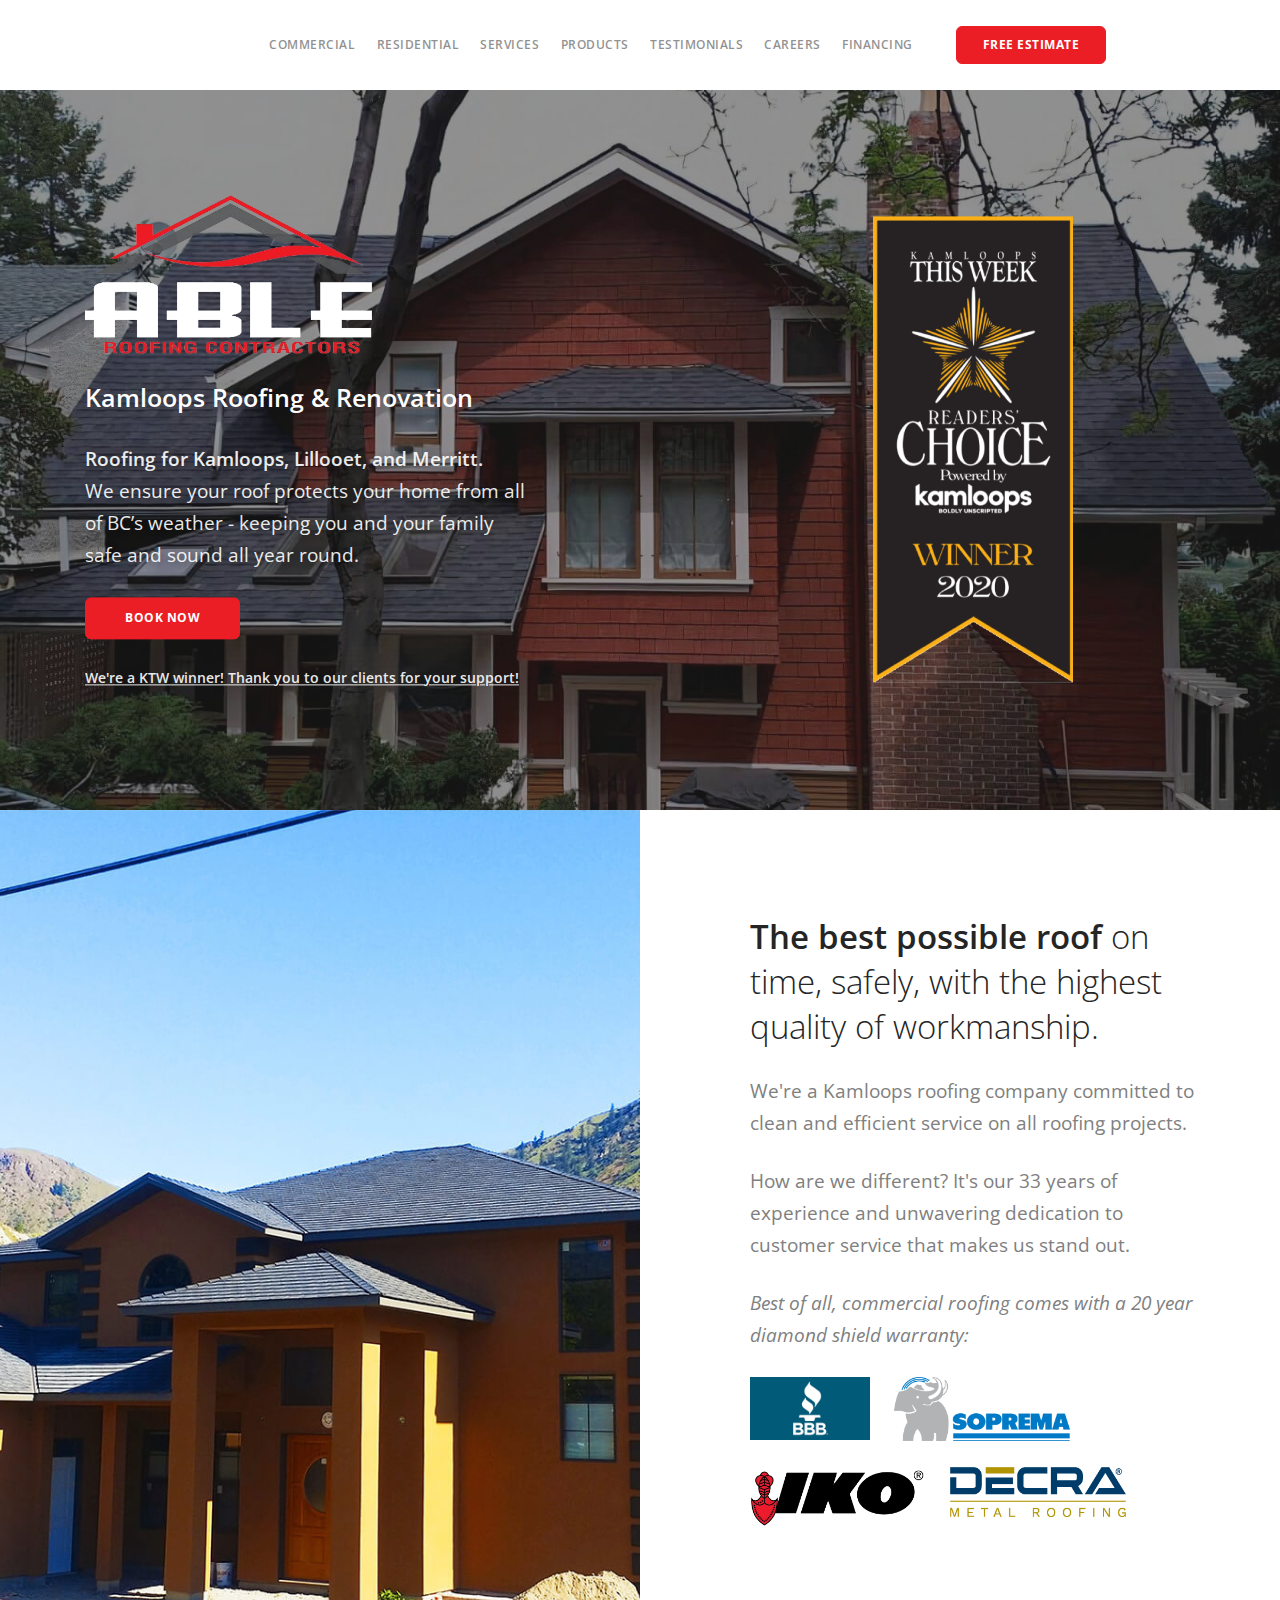
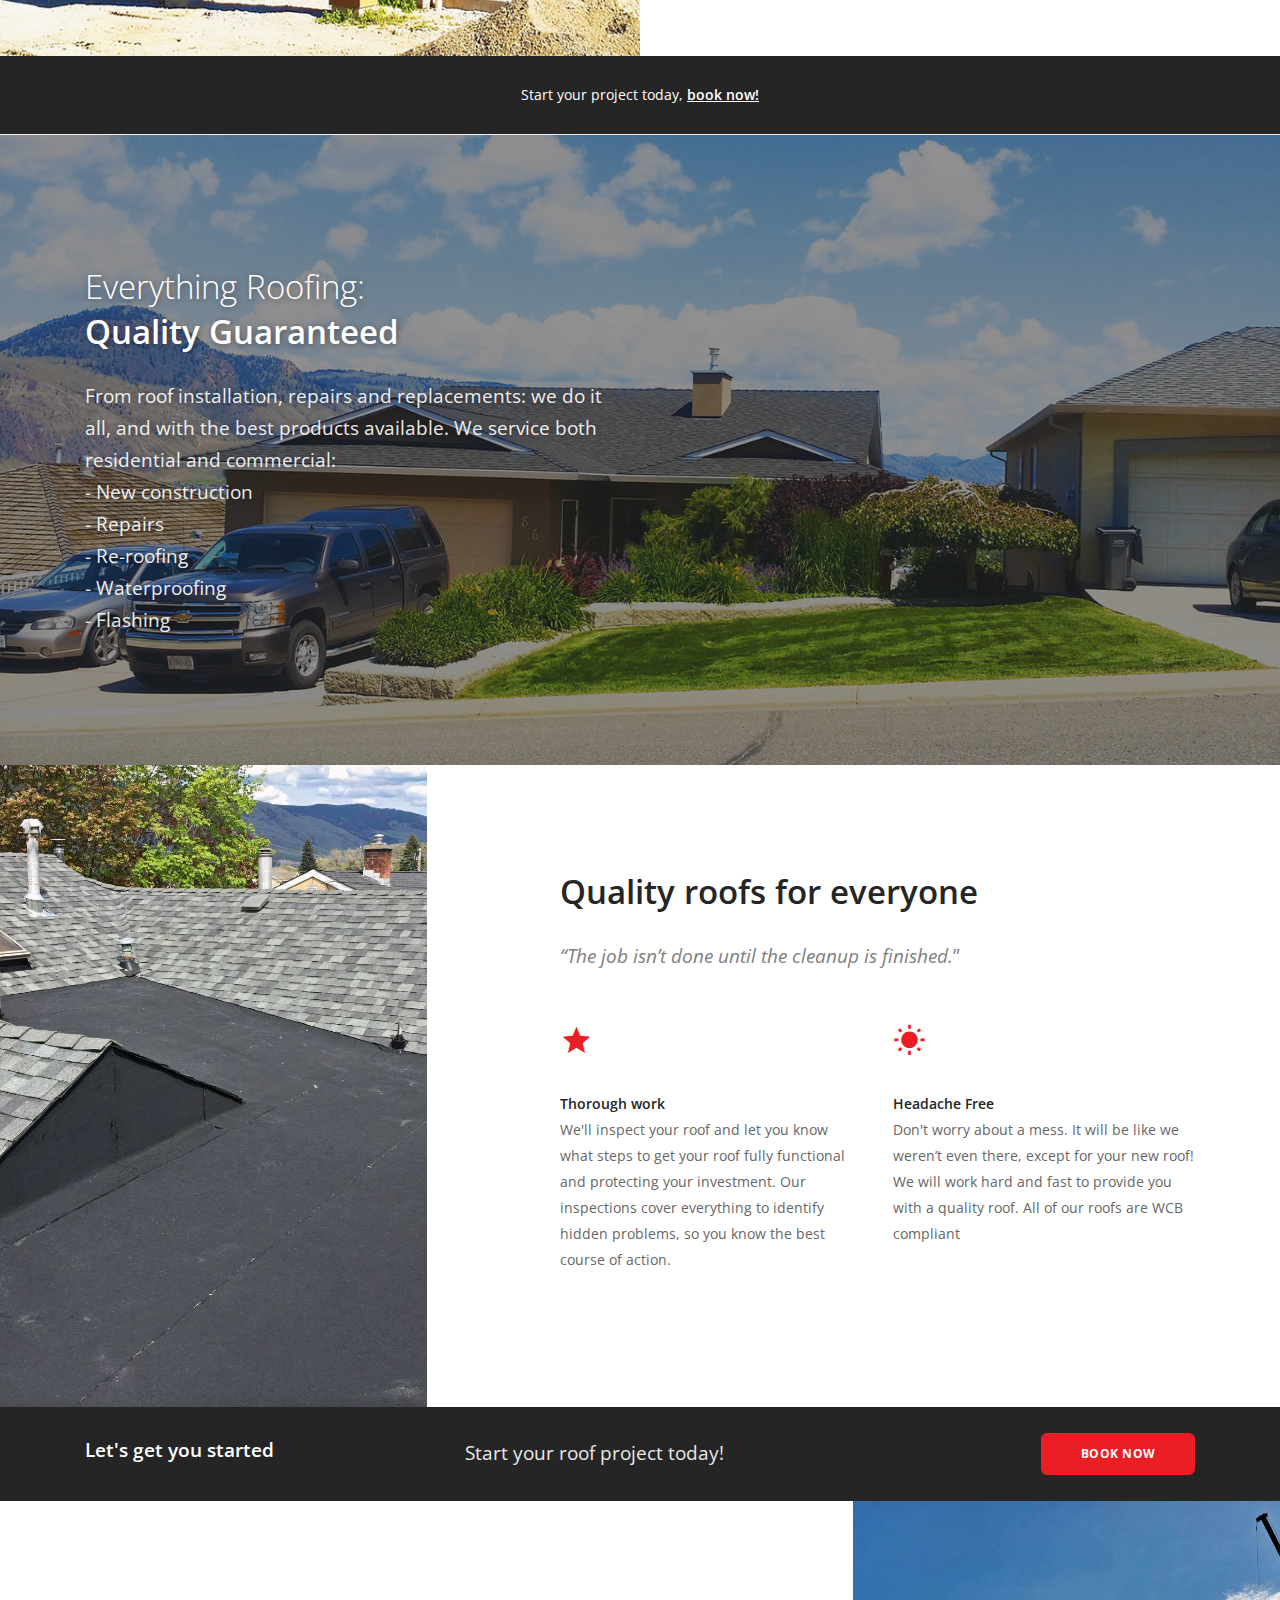
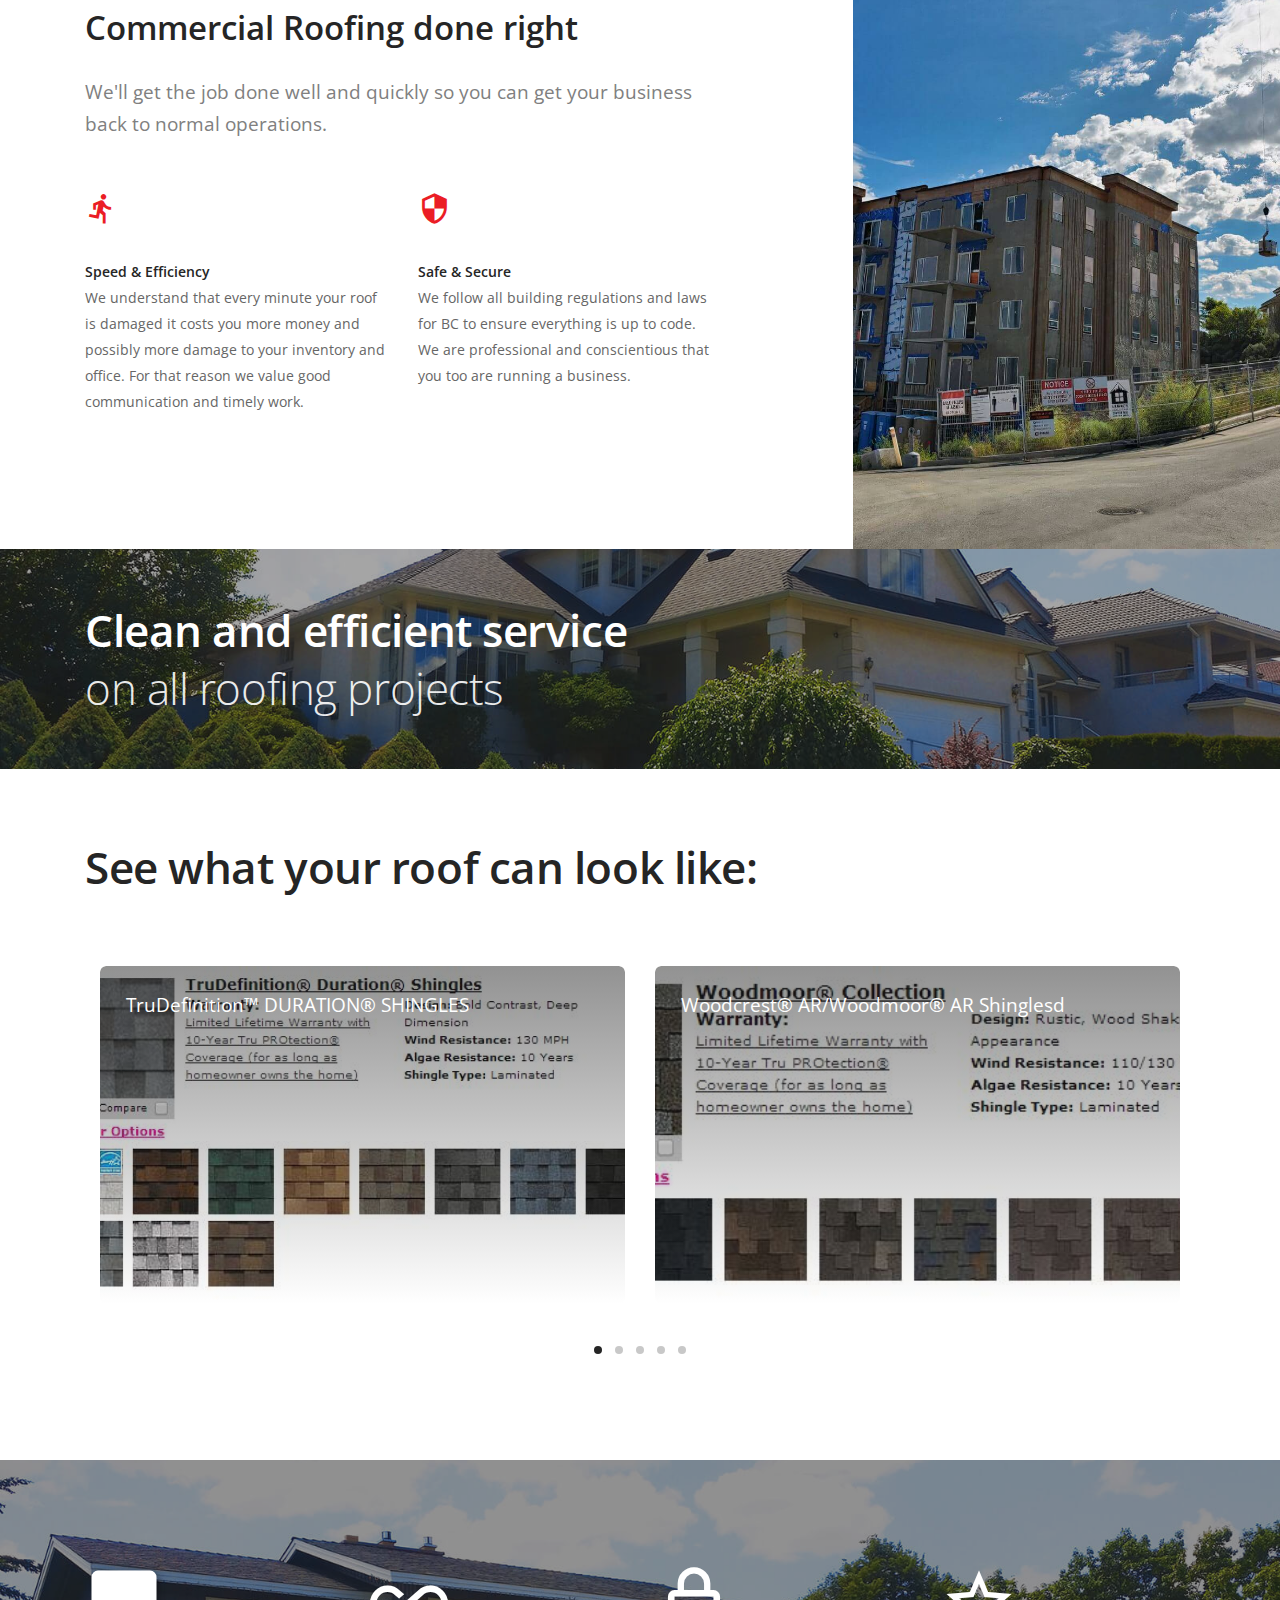
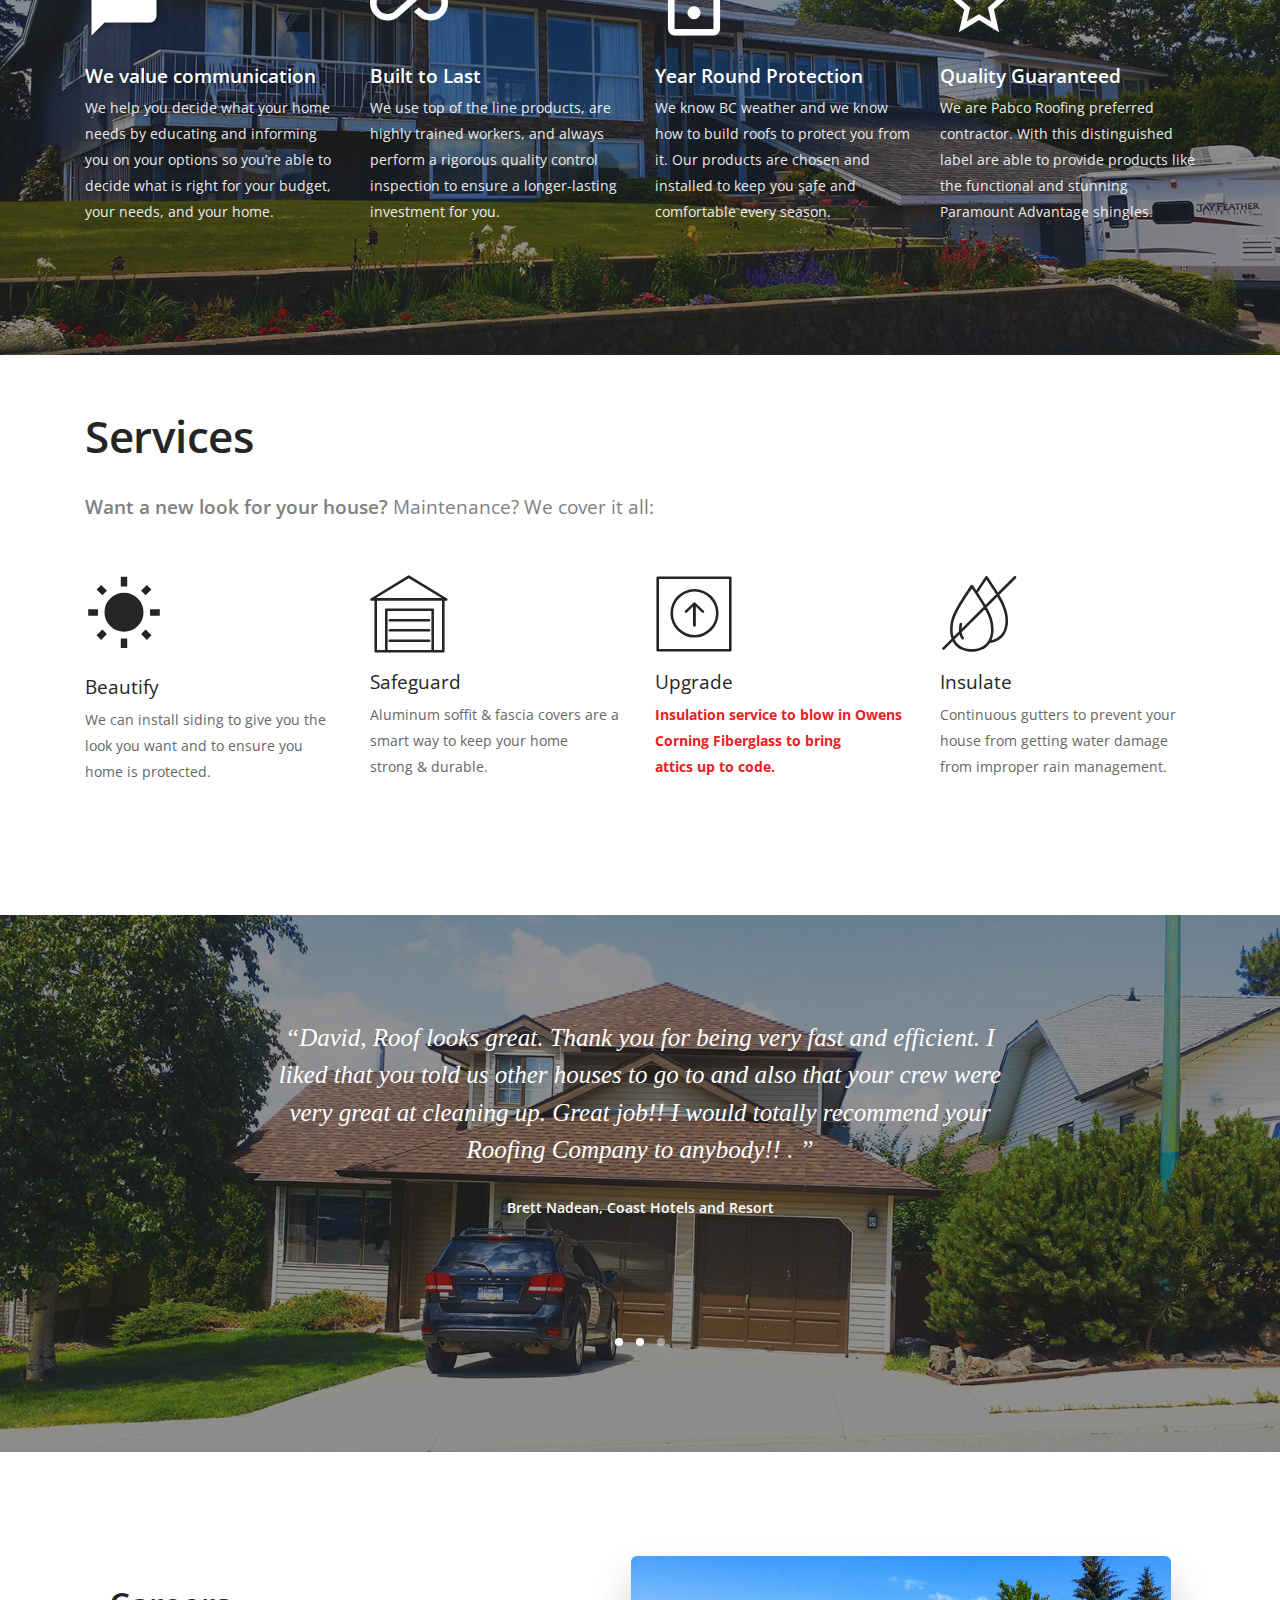
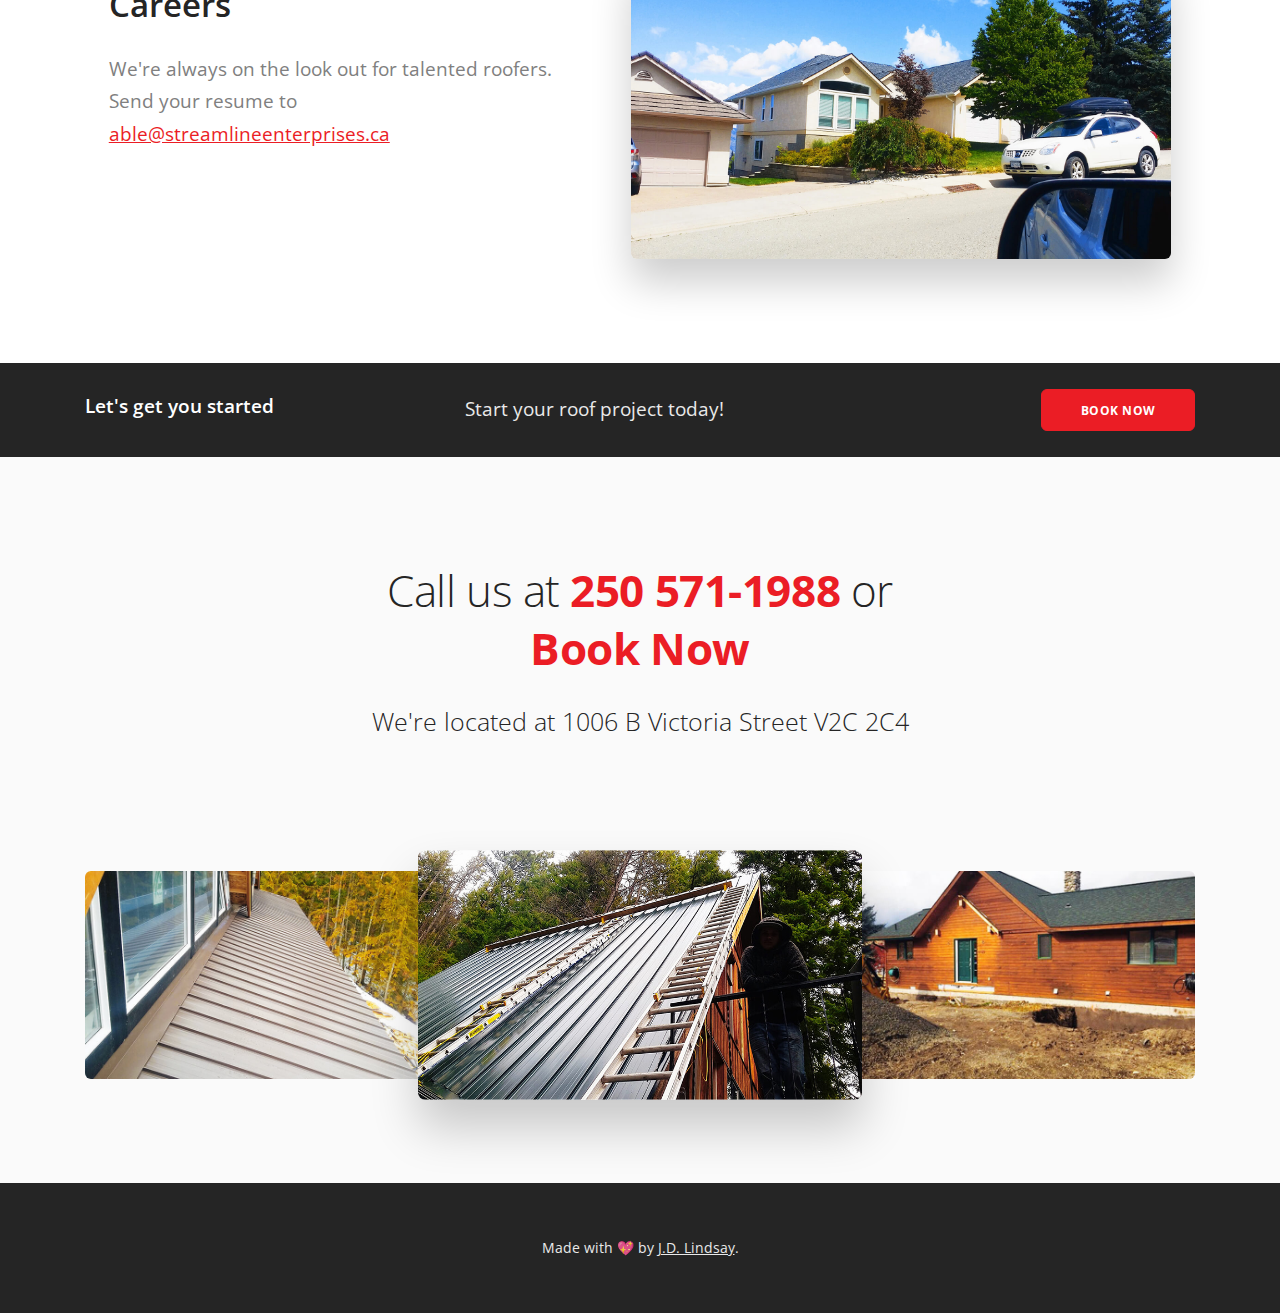
==== commit 78ec3e42: "em looks better" ====
--- a/preview.html
+++ b/preview.html
@@ -230,8 +230,8 @@
                             <h2><b> The best possible roof</b>&nbsp;on time, safely, with the highest quality of workmanship.</h2>
                             <p class="lead">We're a Kamloops roofing company committed to clean and efficient service on all roofing projects.&nbsp;</p>
                             <p class="lead"> How are we different? It's our&nbsp;33 years of experience and unwavering dedication to customer service that makes us stand out. </p>
-                            
-                            <p class="lead" style="color: gray!important"><strong>Best of all, commercial roofing comes with a 20 year diamond shield warranty: </strong></p>
+                        
+                            <p class="lead" style="color: gray!important"><em>Best of all, commercial roofing comes with a 20 year diamond shield warranty: </em></p>
                             <a href="https://www.bbb.org/ca/bc/kamloops/profile/roofing-contractors/able-roofing-contractors-ltd-0037-1251689" target="_blank"><img style="width: 144px;"class="partner"  src="img/bbb.png"></a><img class="partner" style="float:none" src="img/soprema.png"> <img class="partner"  src="img/iko.png"><img class="partner"  src="img/decra.png">
                         </div>
                     </div>
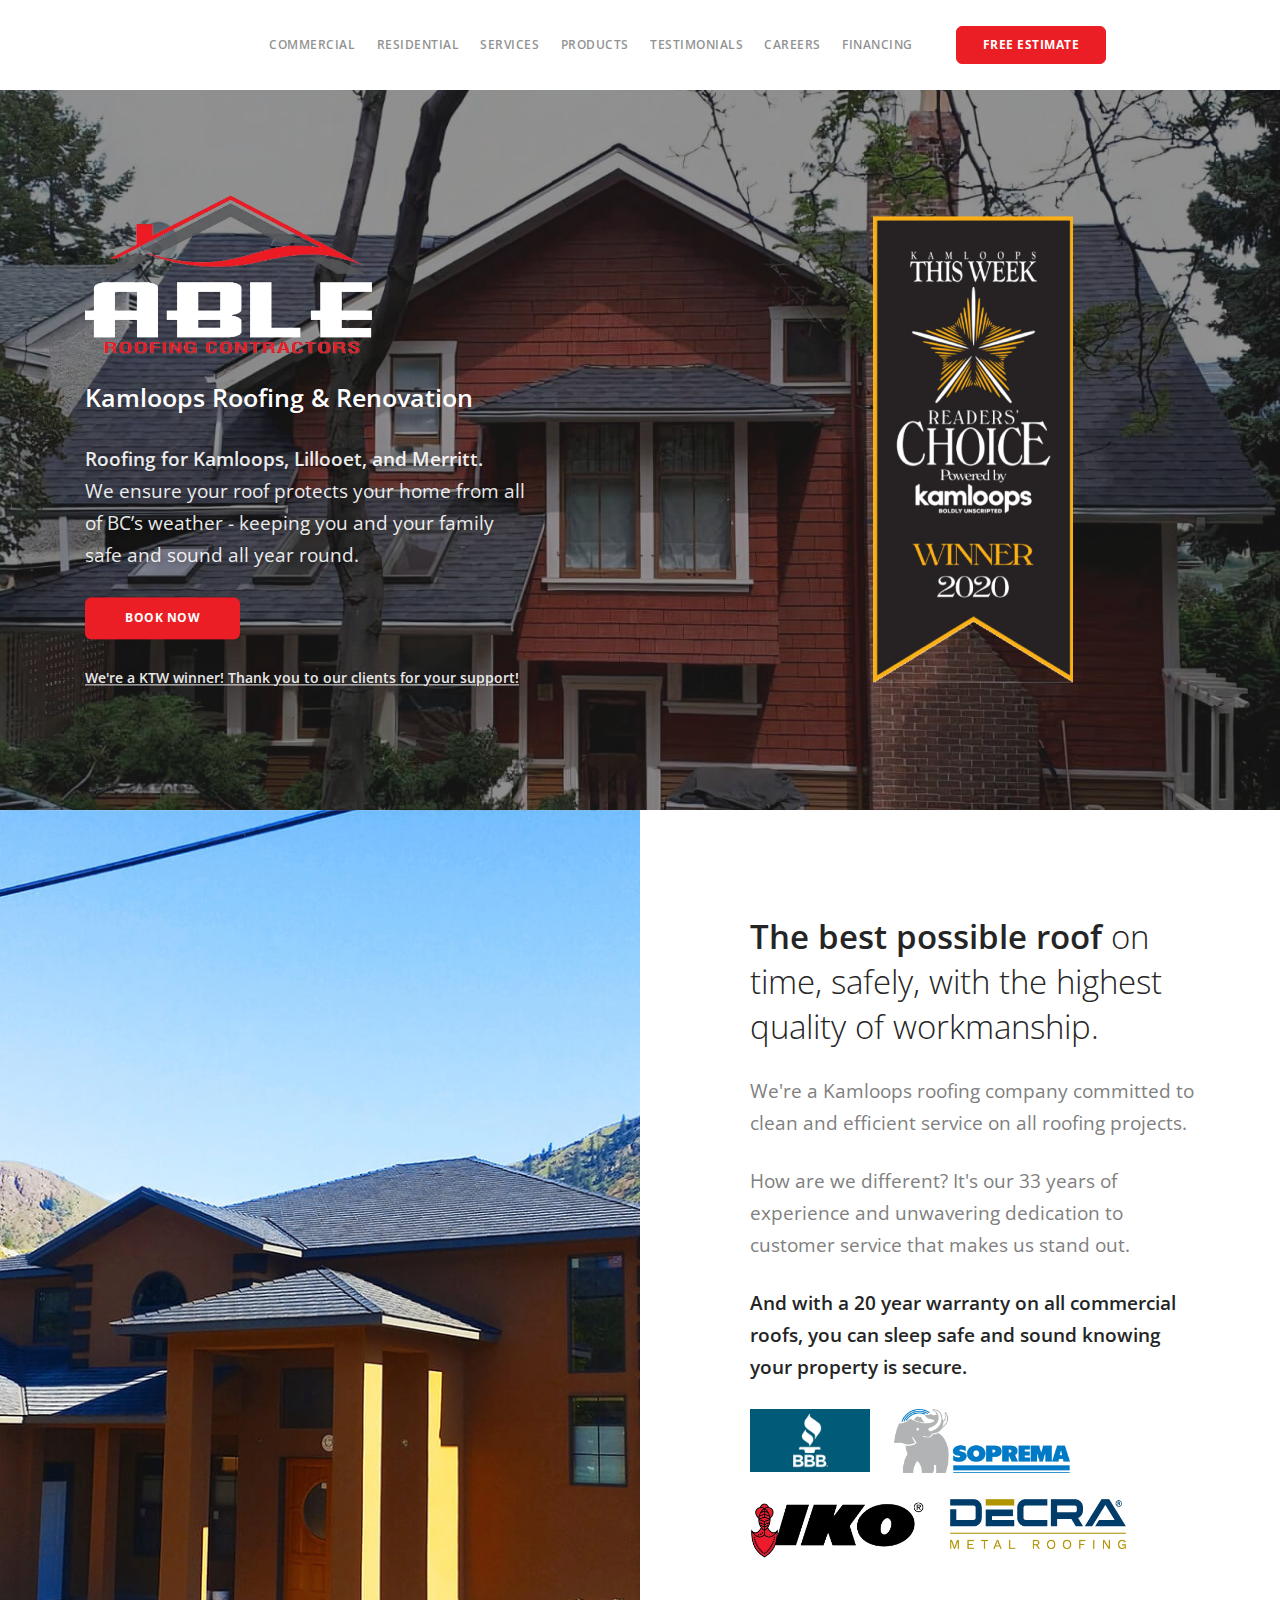
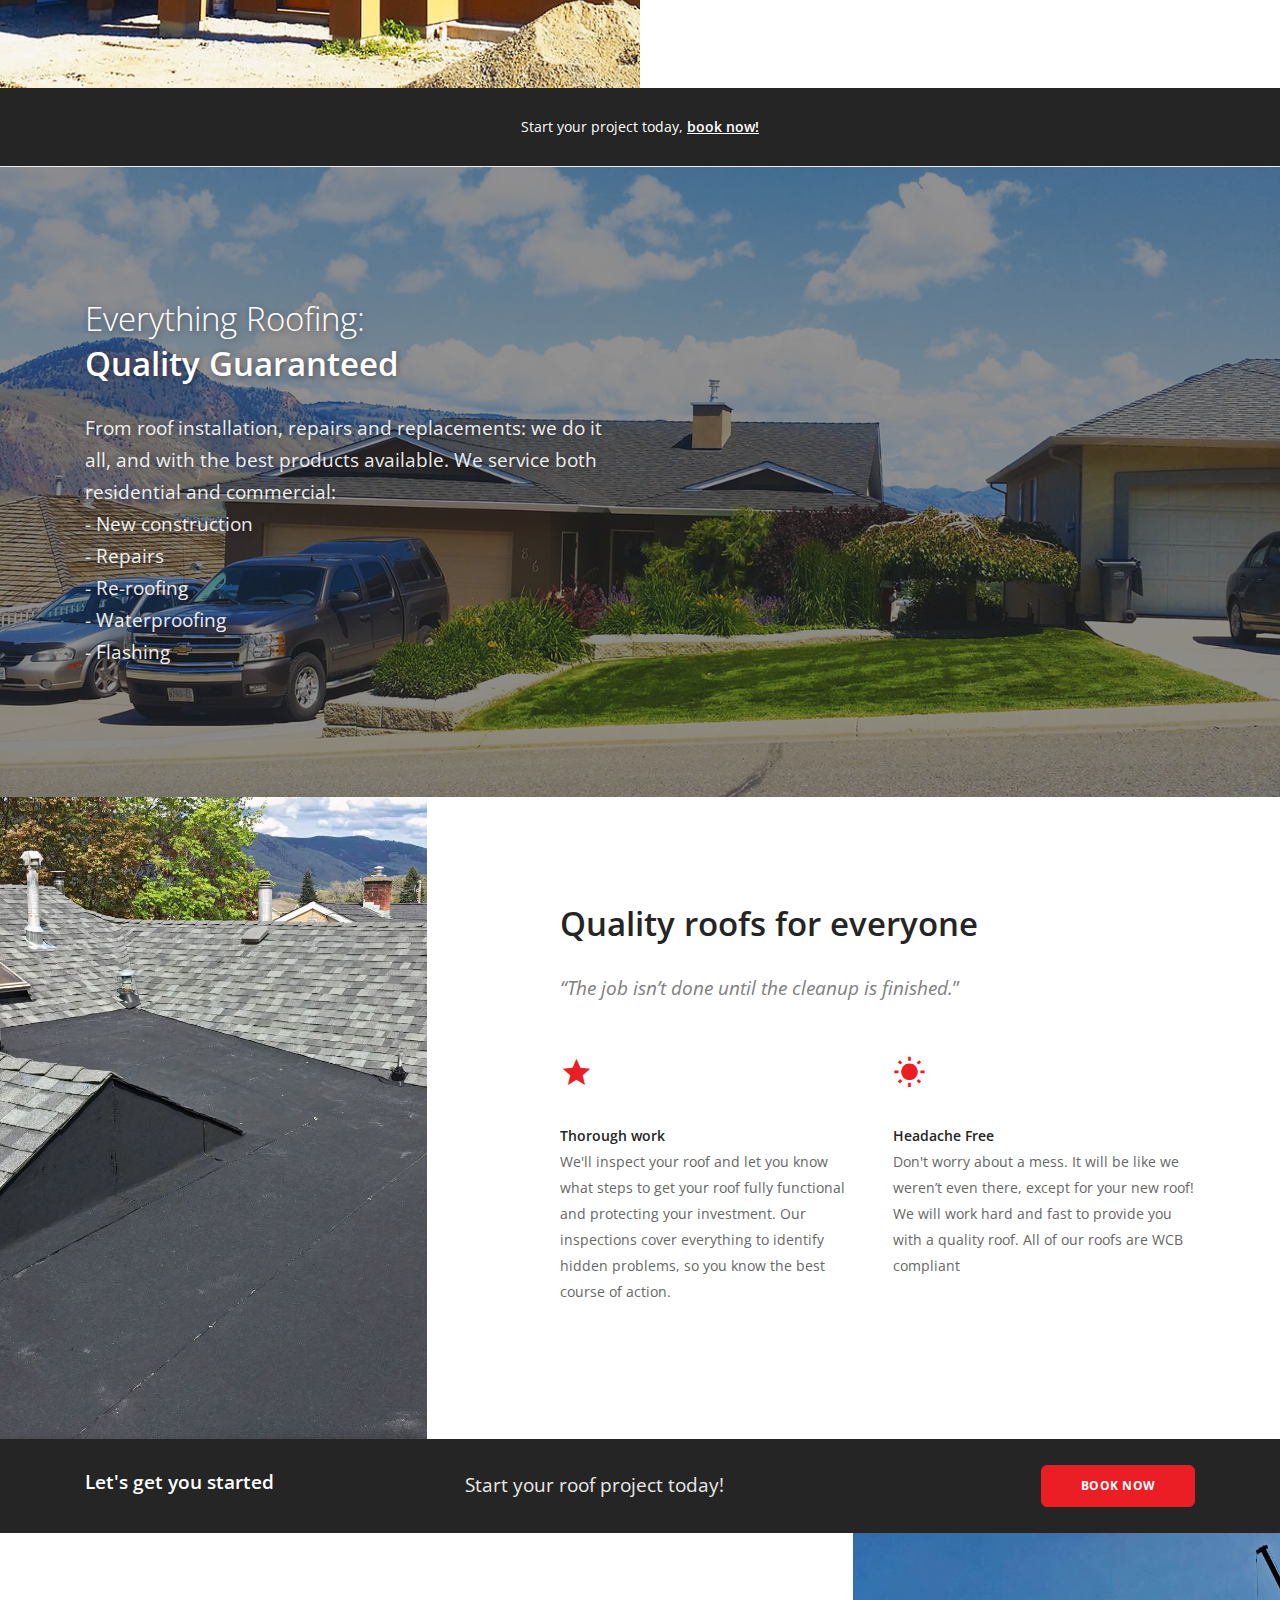
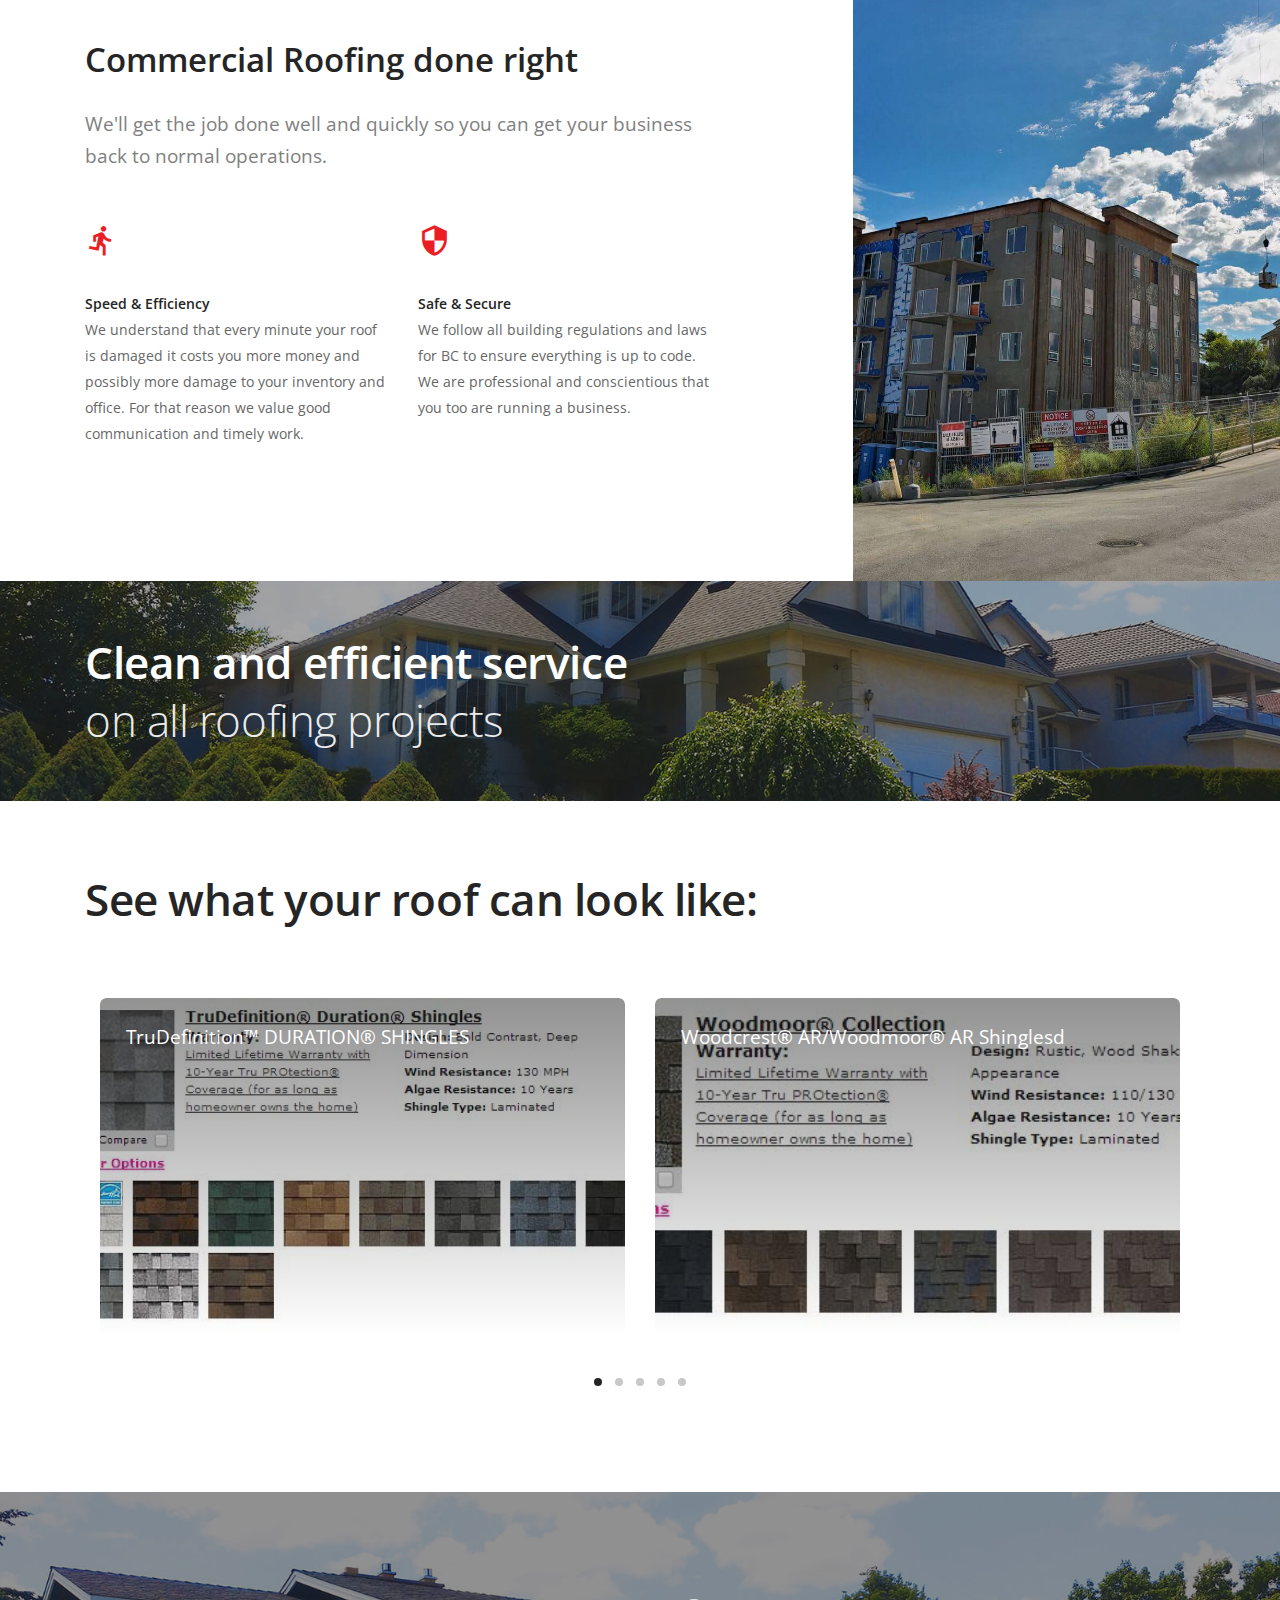
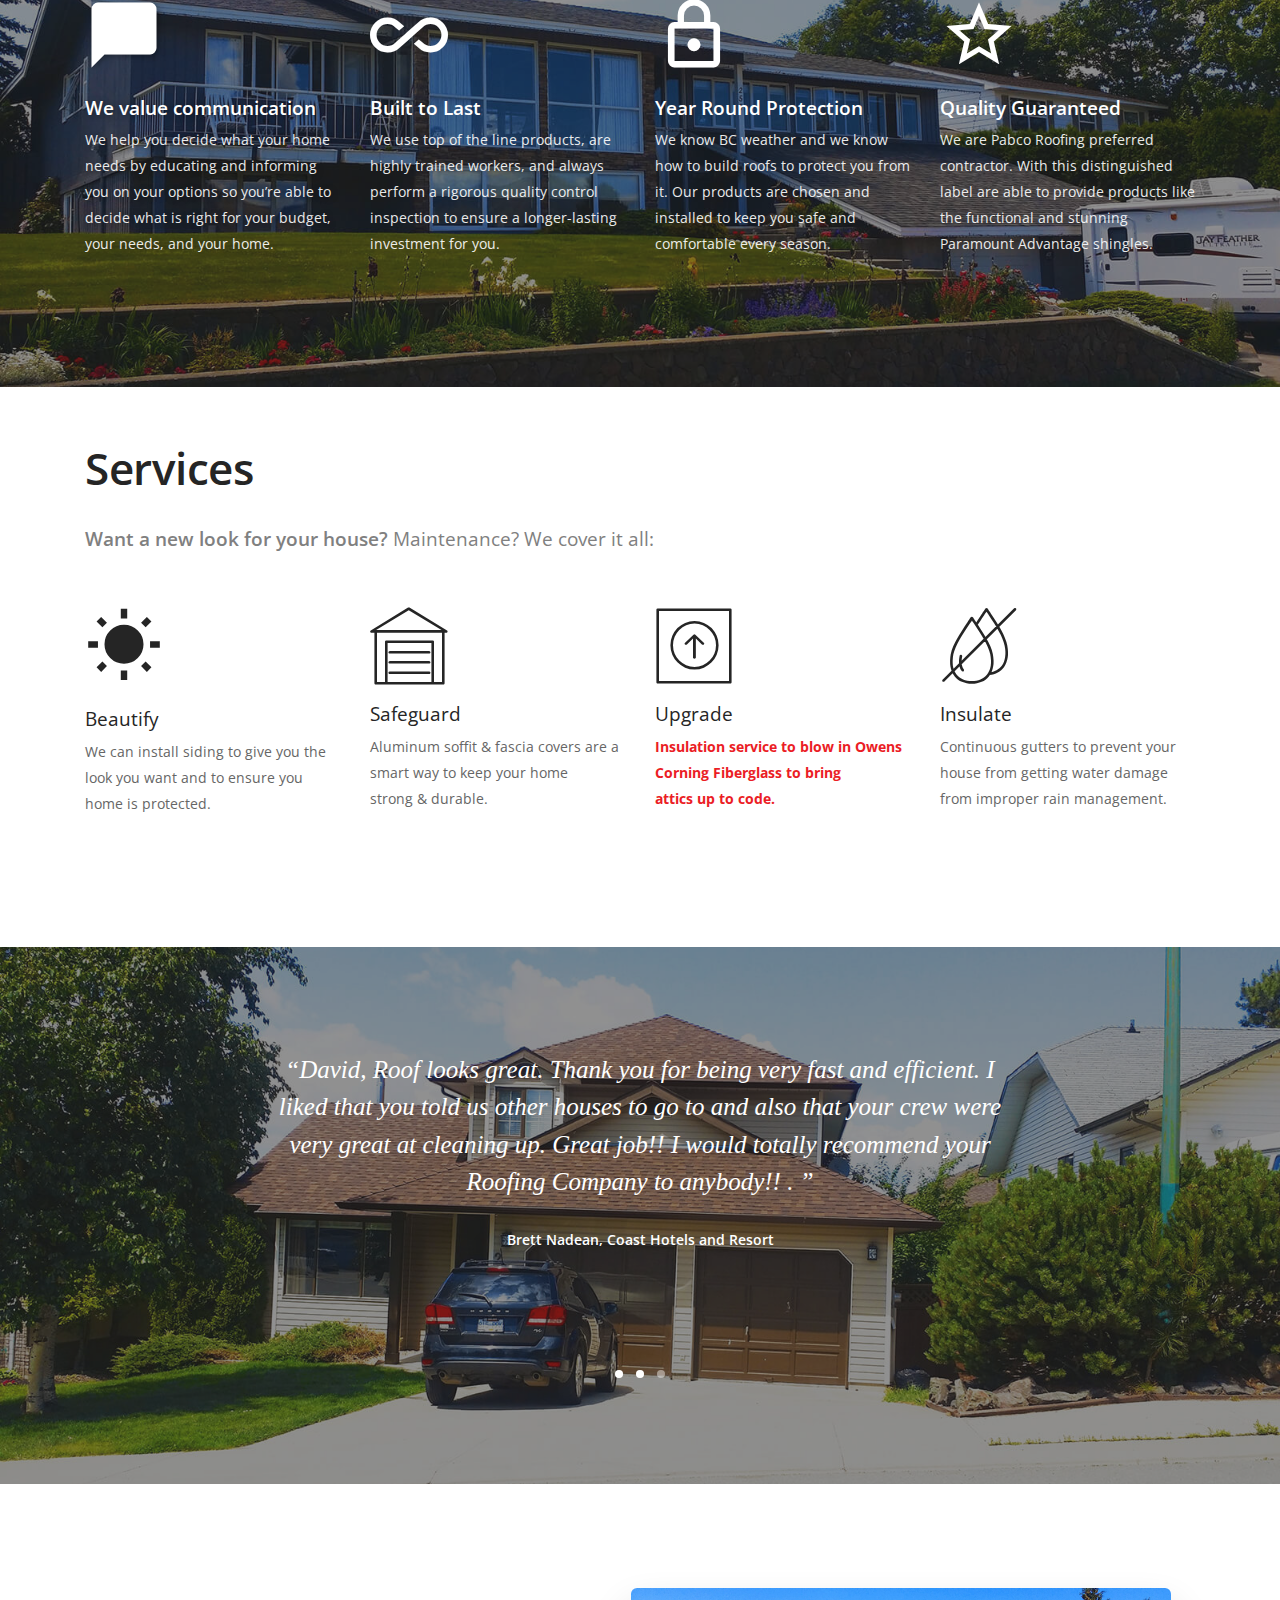
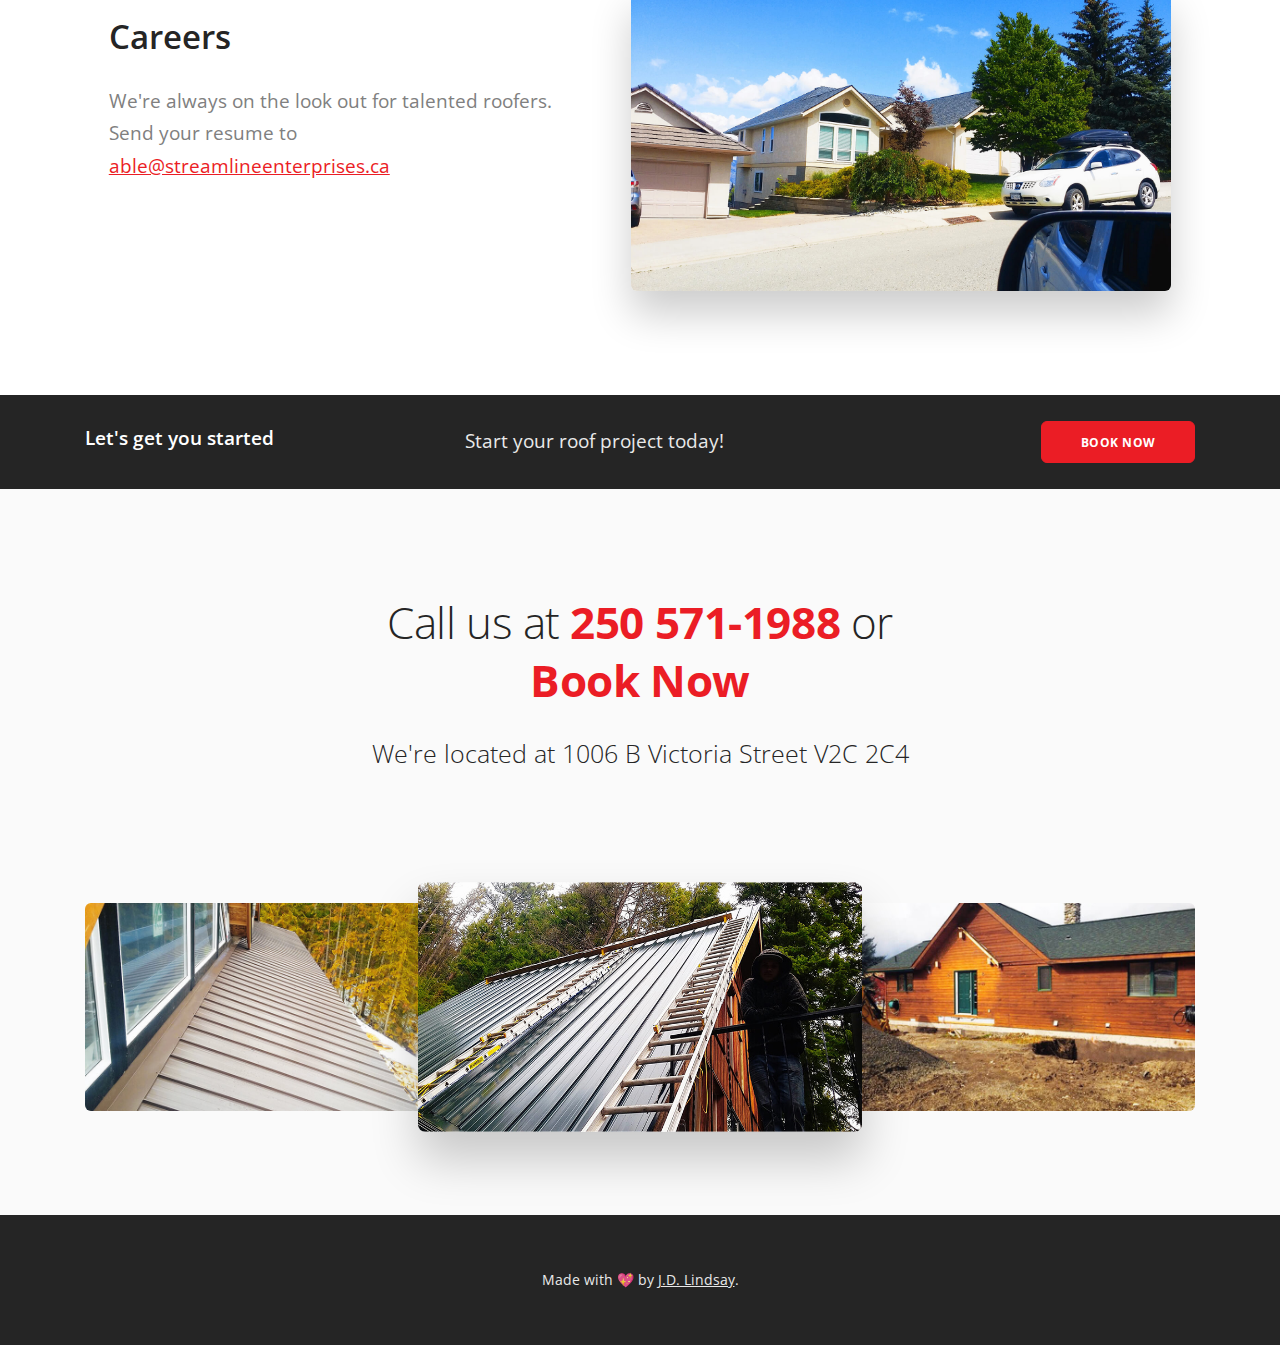
==== commit c58ac80d: "Small change" ====
--- a/preview.html
+++ b/preview.html
@@ -231,8 +231,9 @@
                             <p class="lead">We're a Kamloops roofing company committed to clean and efficient service on all roofing projects.&nbsp;</p>
                             <p class="lead"> How are we different? It's our&nbsp;33 years of experience and unwavering dedication to customer service that makes us stand out. </p>
                         
-                            <p class="lead" style="color: gray!important"><em>Best of all, commercial roofing comes with a 20 year diamond shield warranty: </em></p>
+                            <p class="lead" style="color:gray"><strong>And with a 20 year warranty on all commercial roofs, you can sleep safe and sound knowing your property is secure.</strong></p>
                             <a href="https://www.bbb.org/ca/bc/kamloops/profile/roofing-contractors/able-roofing-contractors-ltd-0037-1251689" target="_blank"><img style="width: 144px;"class="partner"  src="img/bbb.png"></a><img class="partner" style="float:none" src="img/soprema.png"> <img class="partner"  src="img/iko.png"><img class="partner"  src="img/decra.png">
+                            
                         </div>
                     </div>
                 </div>
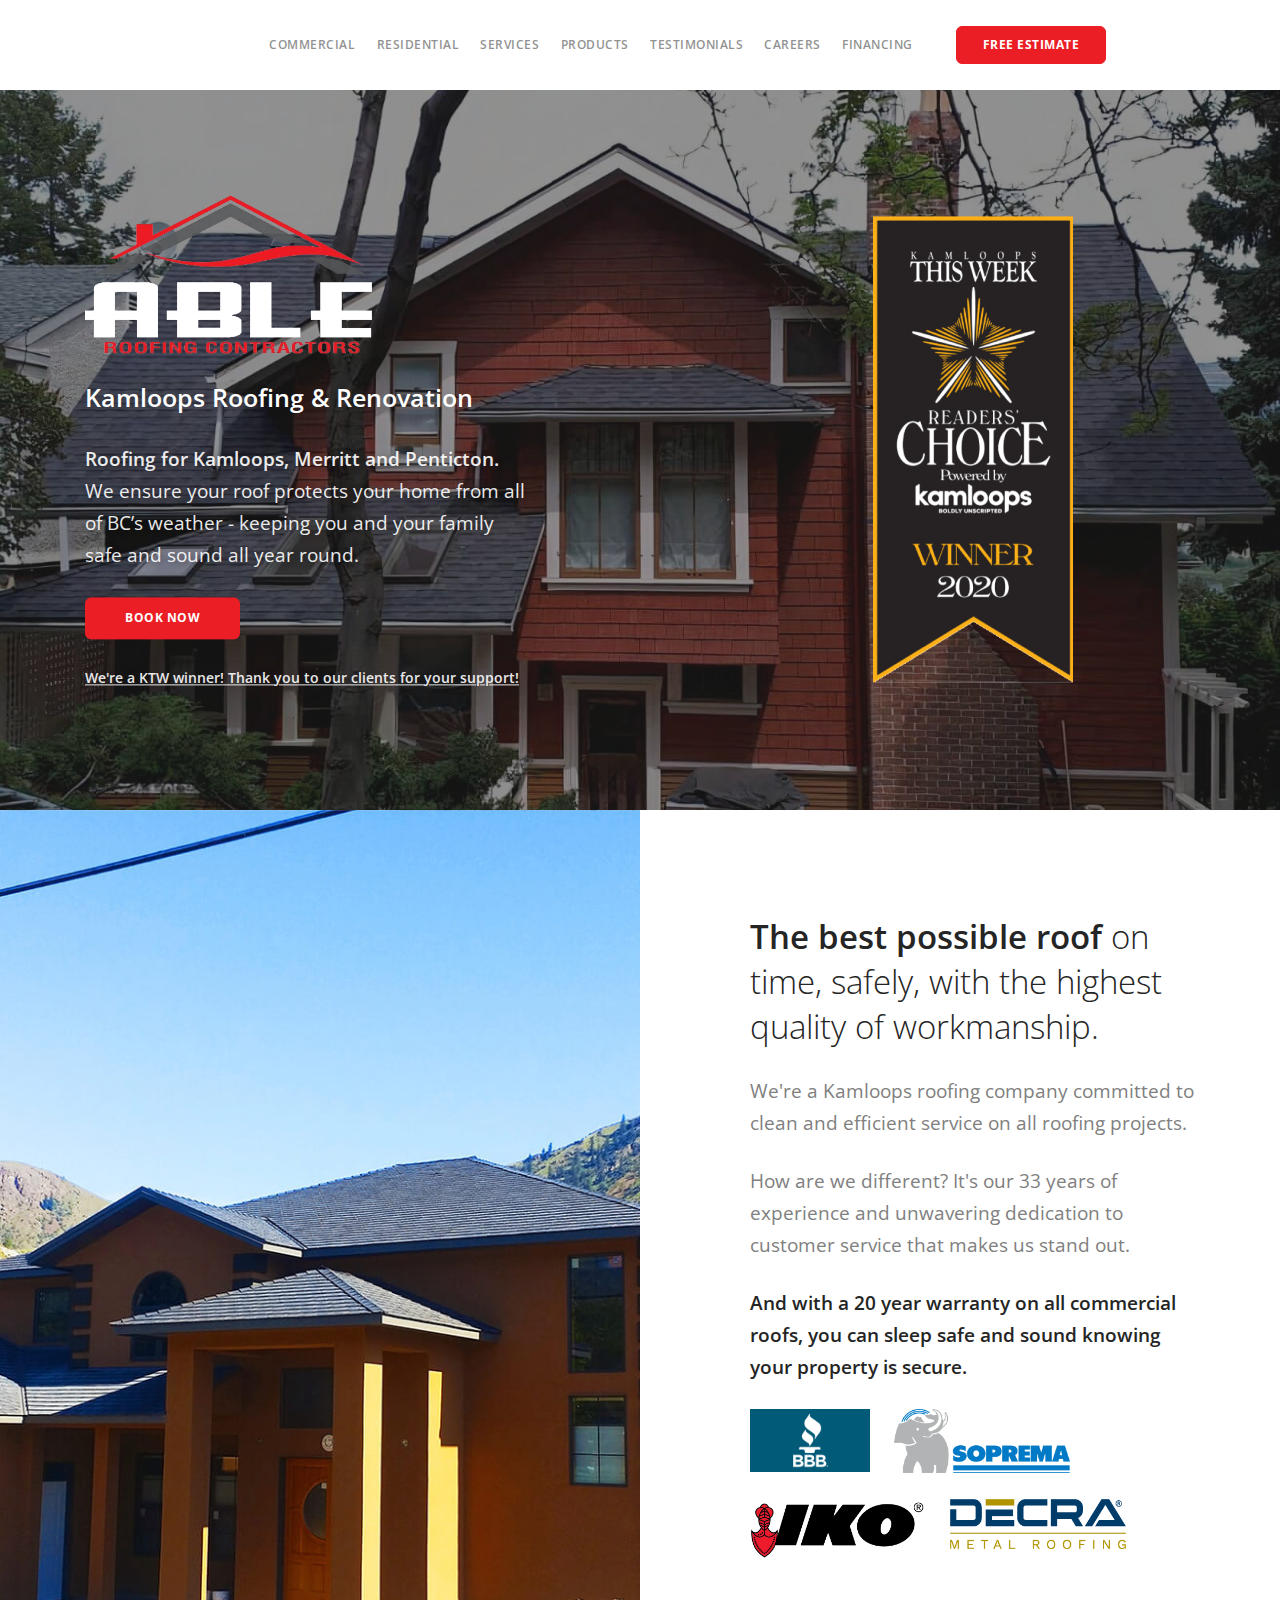
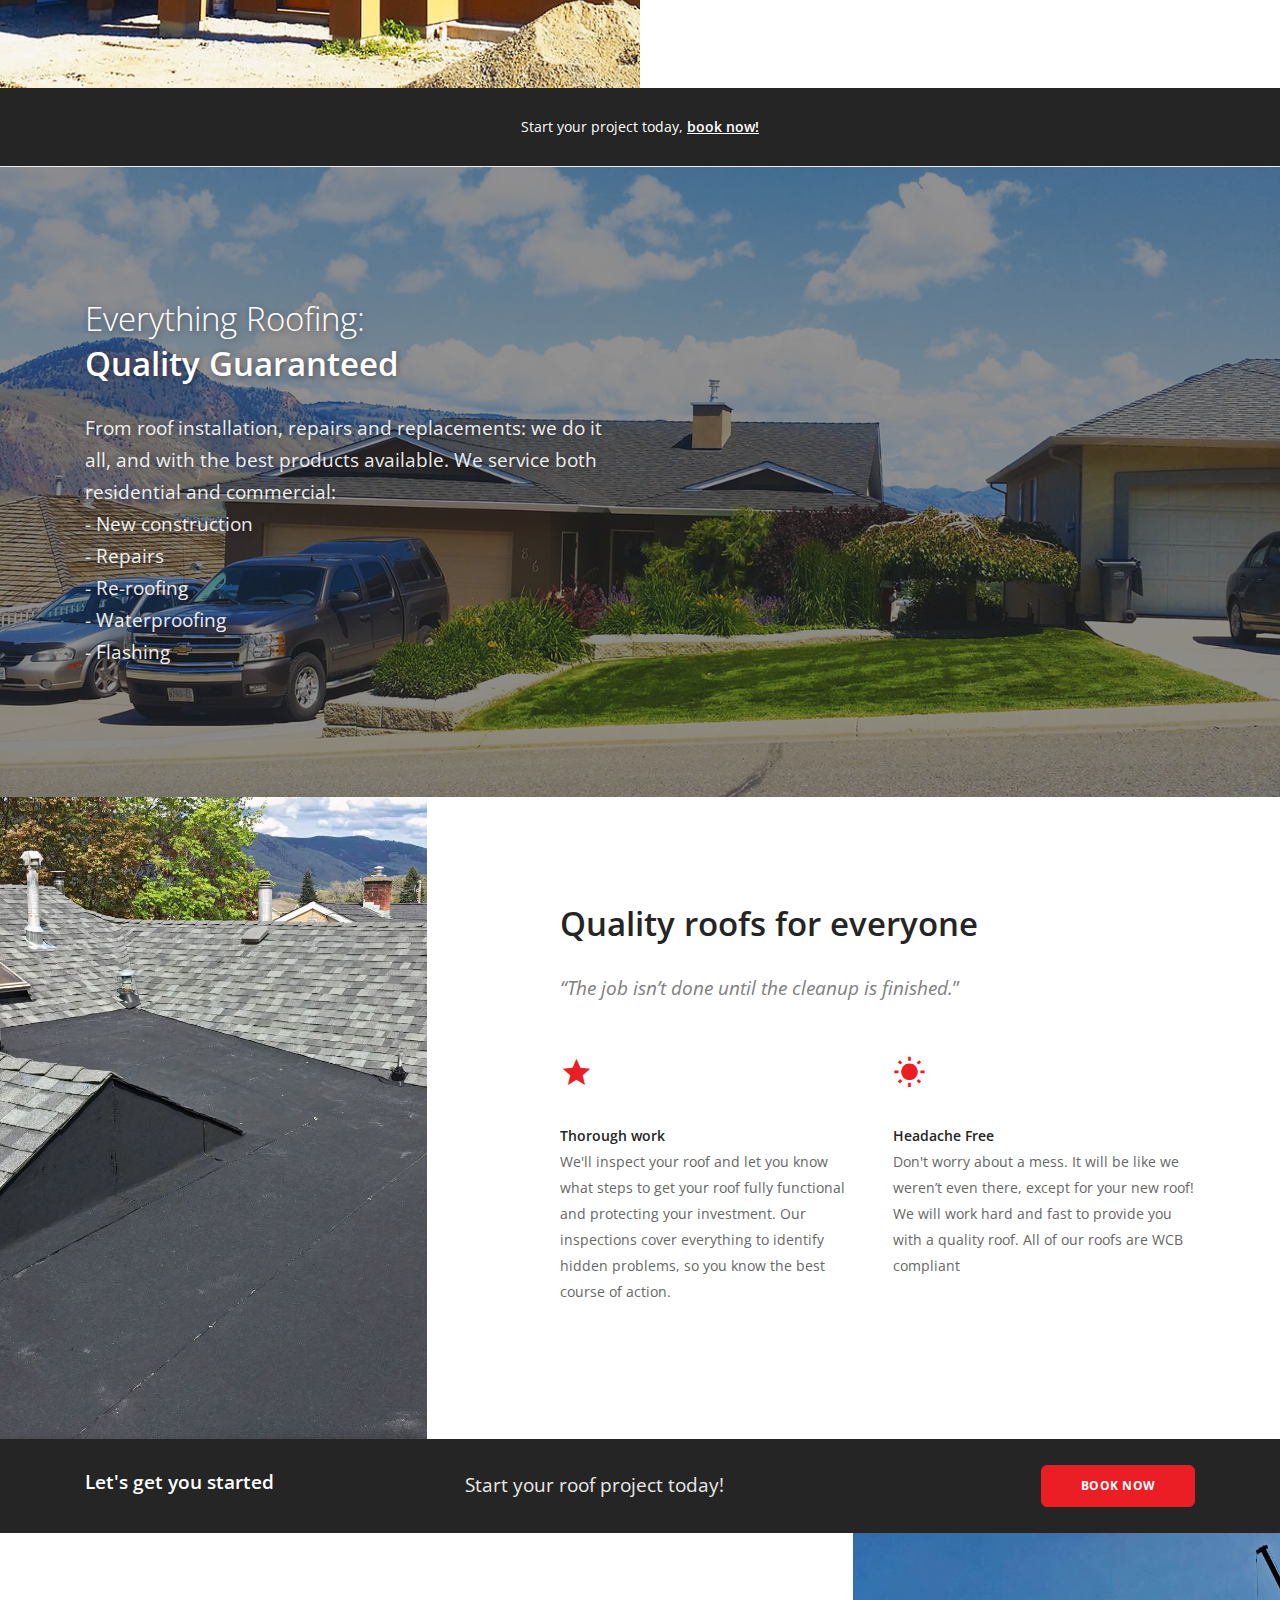
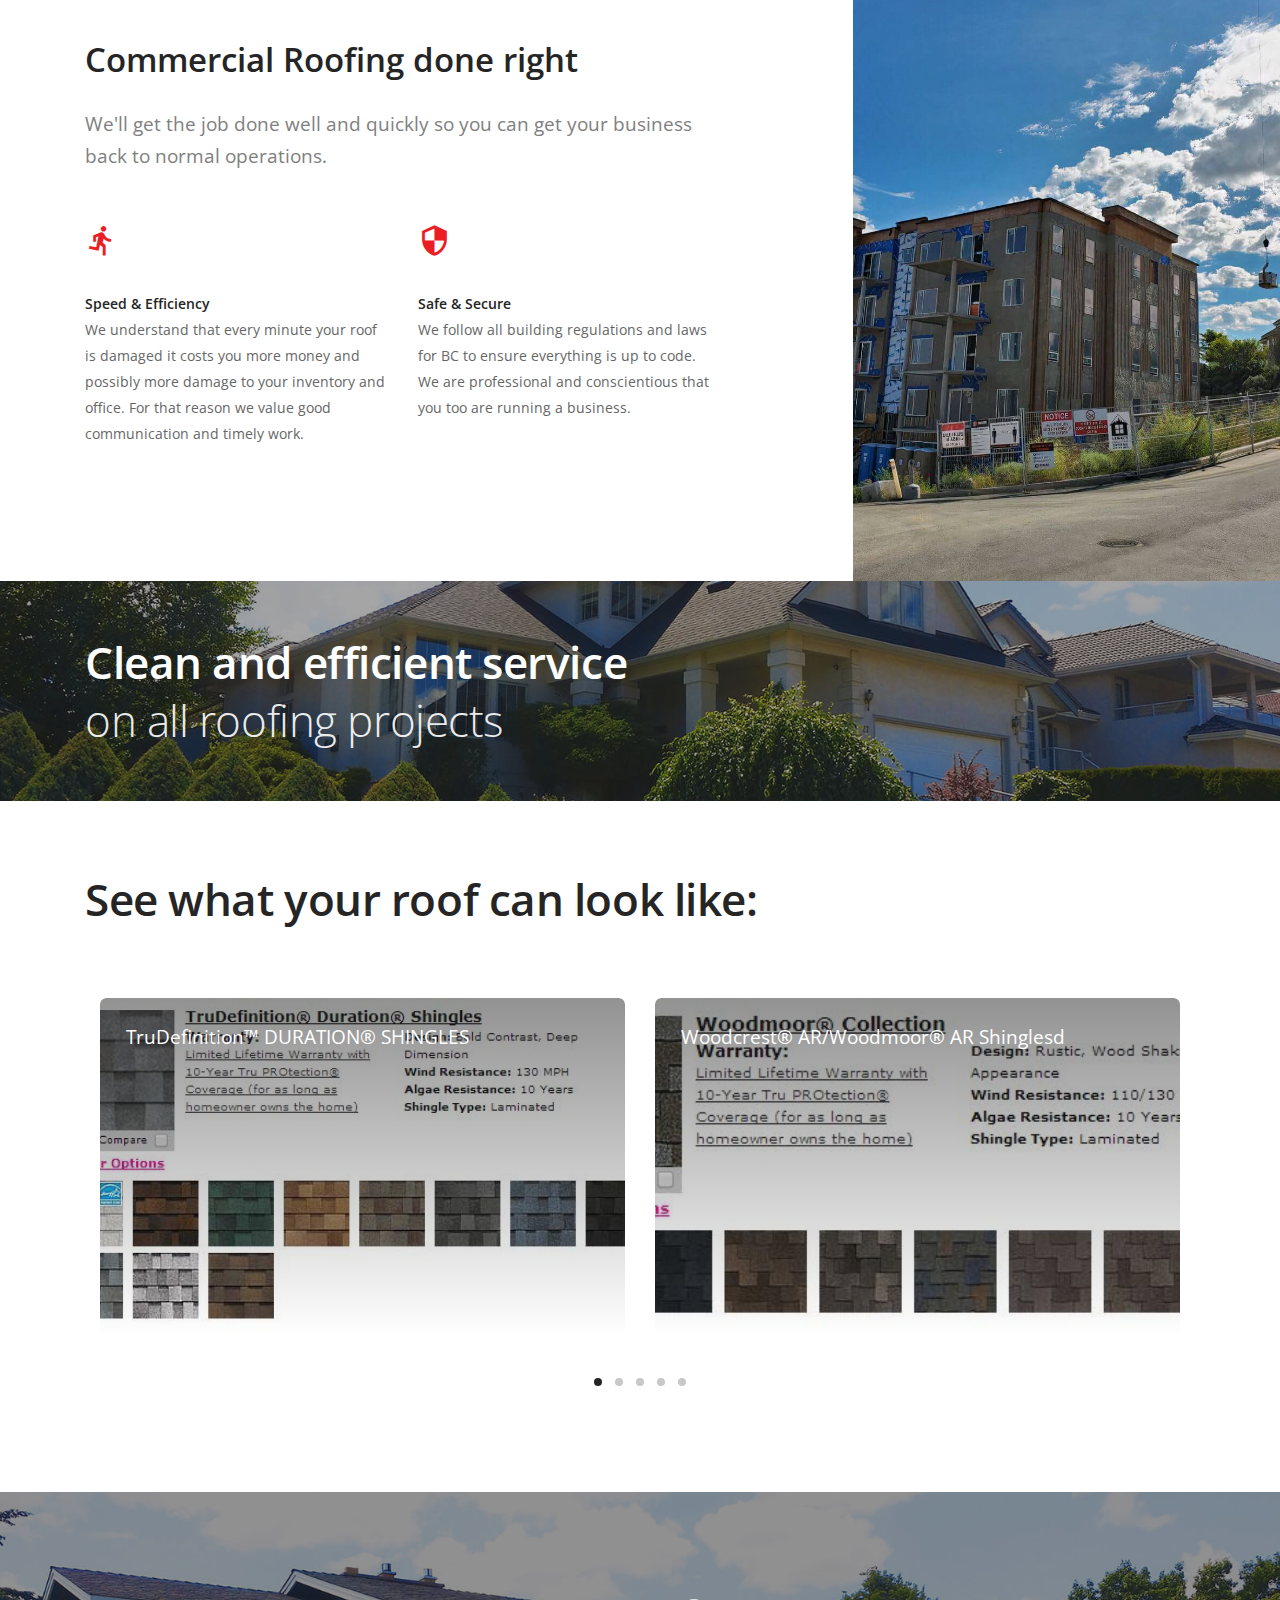
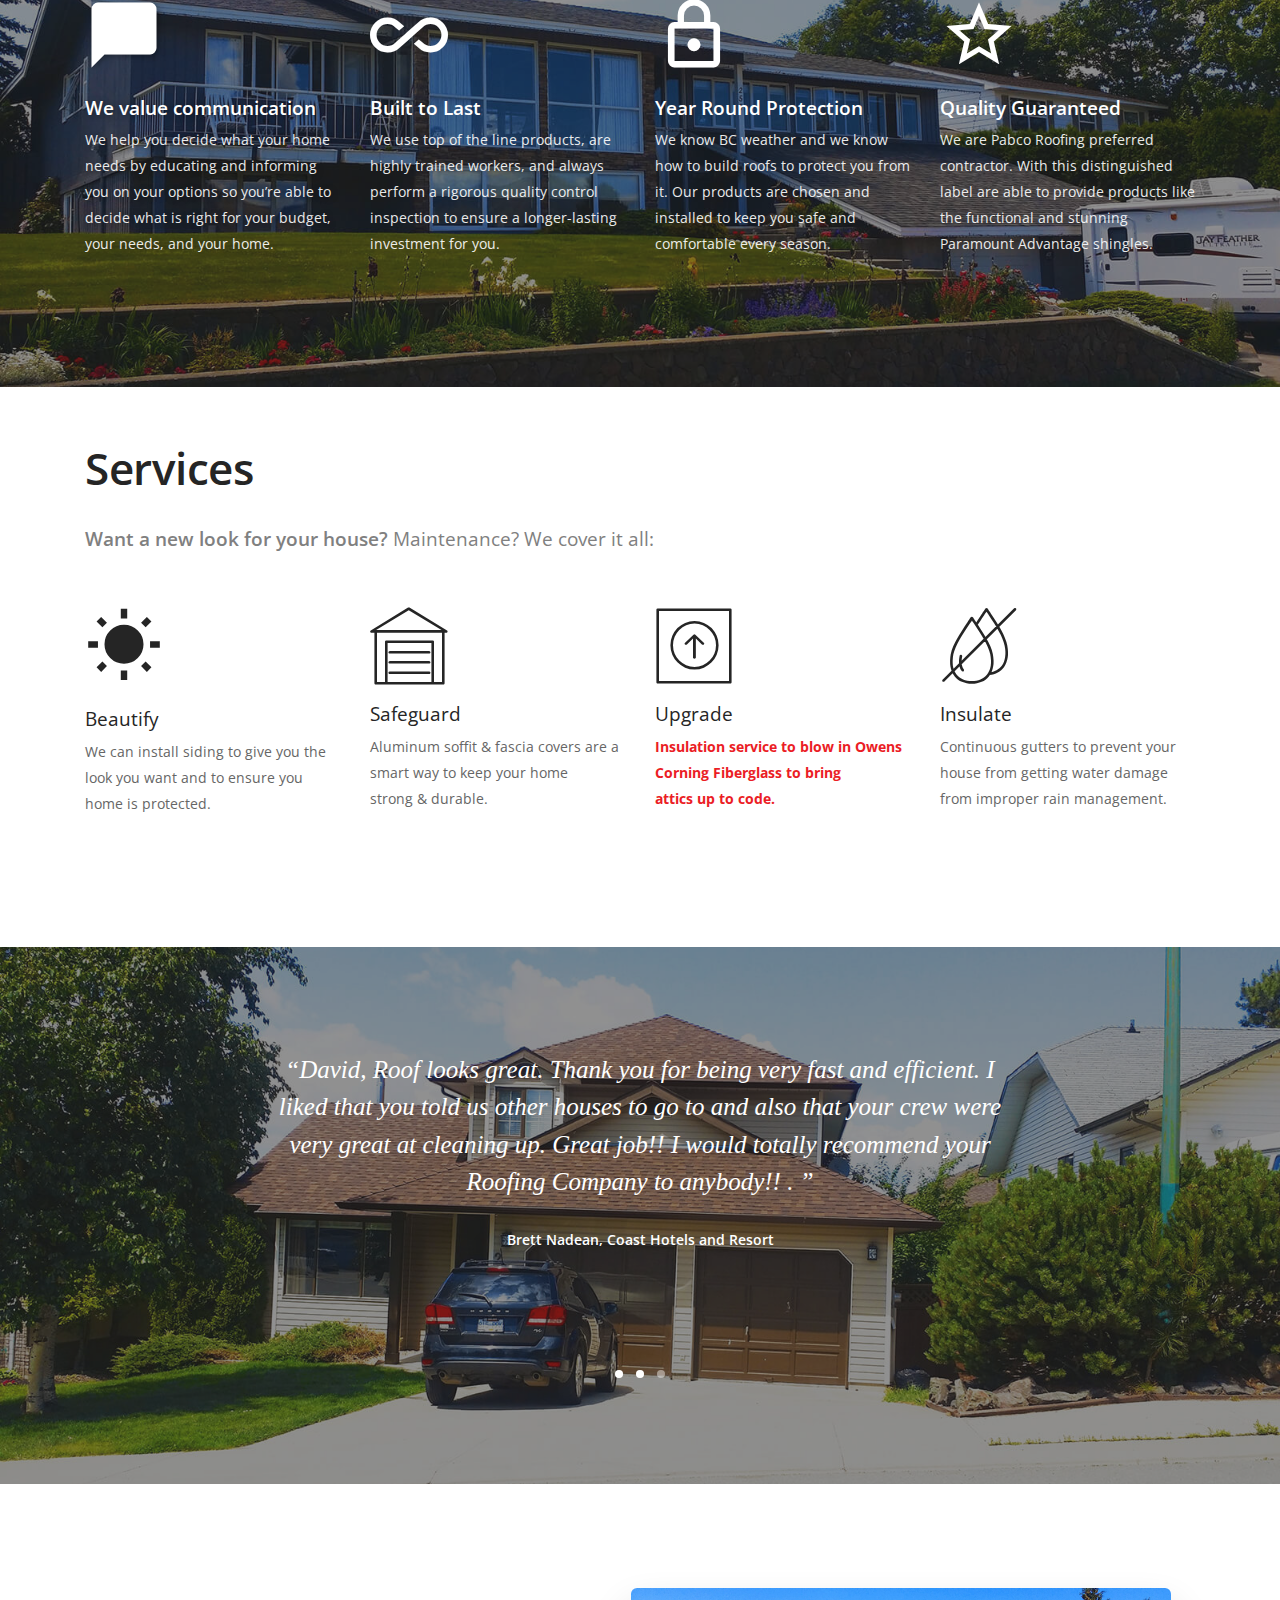
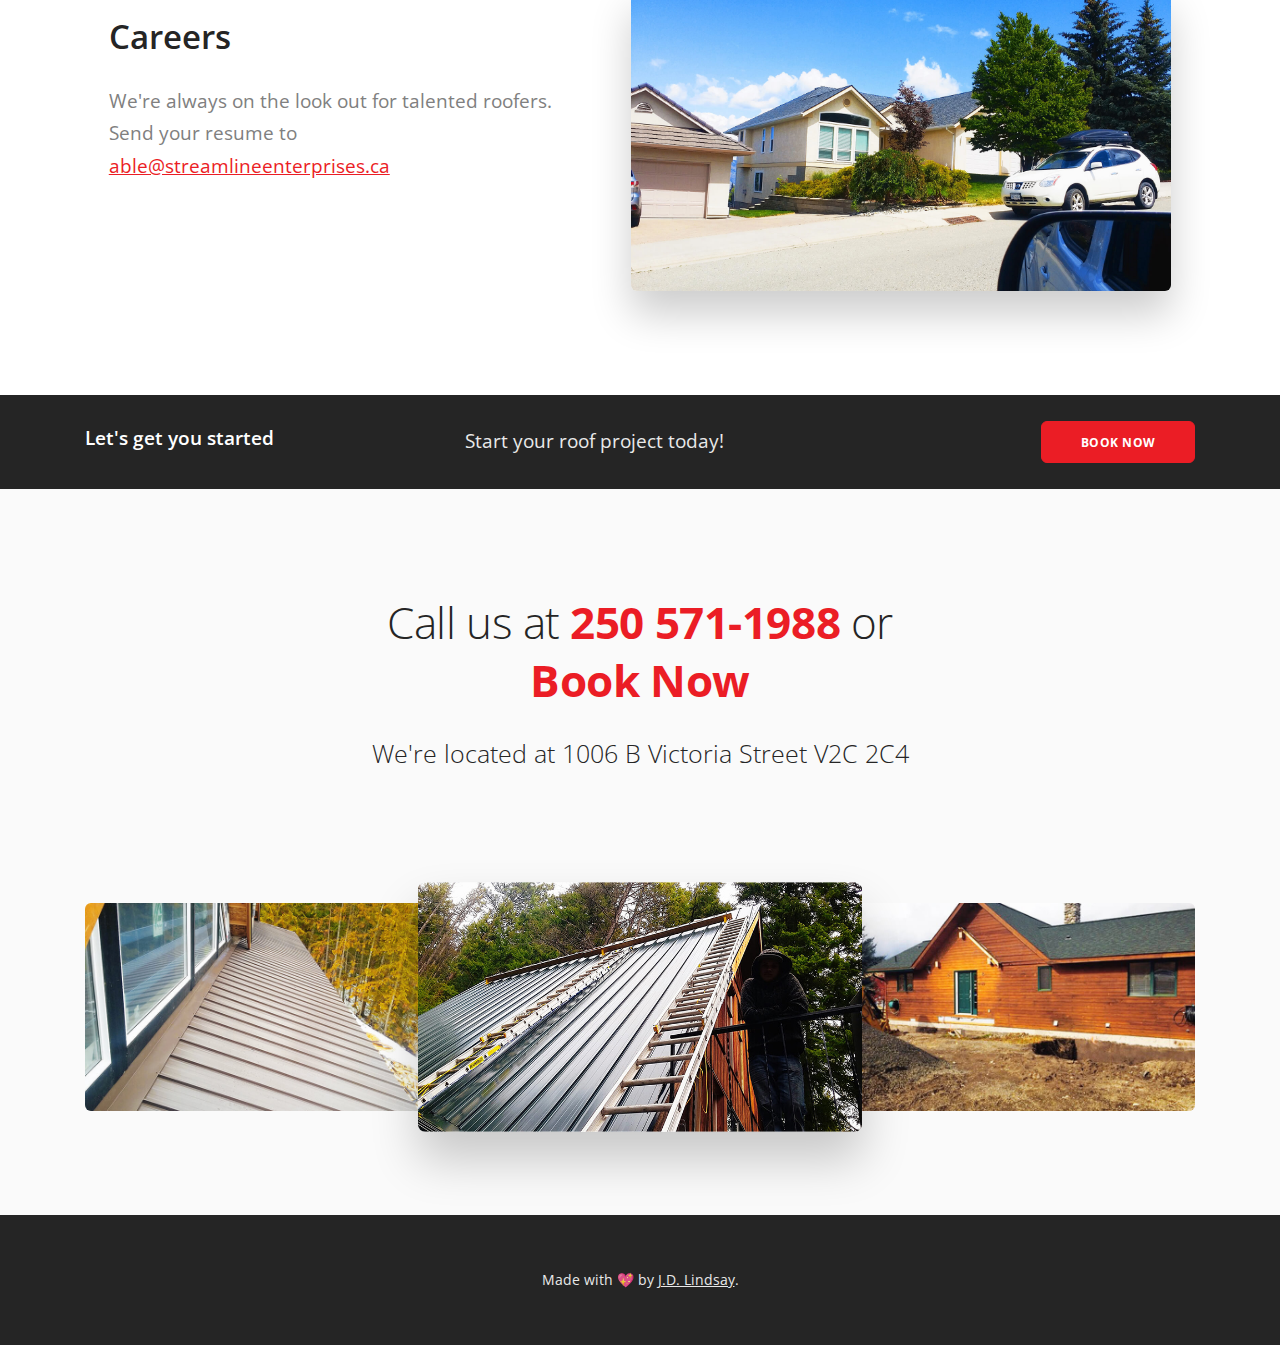
==== commit 63d884a0: "tiny txt change" ====
--- a/preview.html
+++ b/preview.html
@@ -2,7 +2,7 @@
 <html lang="en">
     <head>
         <meta charset="utf-8">
-	    <meta name="name" content="Able Roofing | Roofing for Kamloops, Lillooet, and Merritt"/>
+	    <meta name="name" content="Able Roofing | Roofing for Kamloops, Merritt and Penticton"/>
 	    	<meta name="description" content="We ensure your roof protects your home from all of BC’s weather - keeping you and your family safe and sound all year round." />
 		<meta name="keywords" content="Kamloops &amp; Area Roofing and Renovation Services" />
 <link rel="pingback" href="https://ableroofing.ca/xmlrpc.php" />
@@ -203,7 +203,7 @@
                             <div class="switchable__text center-mobile" class="">
                                 <img class="logo logo-light" alt="logo" style="max-width: 288px" src="img/logo-light.png"> </a>
                                 <h3><b>Kamloops Roofing &amp; Renovation</b></h3>
-                                <p class="lead text-shadow"><strong style="color:white">Roofing for Kamloops, Lillooet, and Merritt. </strong><br>We ensure your roof protects your home from all of BC’s weather - keeping you and your family safe and sound all year round. </p>
+                                <p class="lead text-shadow"><strong style="color:white">Roofing for Kamloops, Merritt and Penticton. </strong><br>We ensure your roof protects your home from all of BC’s weather - keeping you and your family safe and sound all year round. </p>
                                 <a class="btn btn--primary type--uppercase" href="https://jdlindsay.typeform.com/to/Axm5LS"> <span class="btn__text" target="_blank">
 							BOOK NOW</span> </a>
                             
